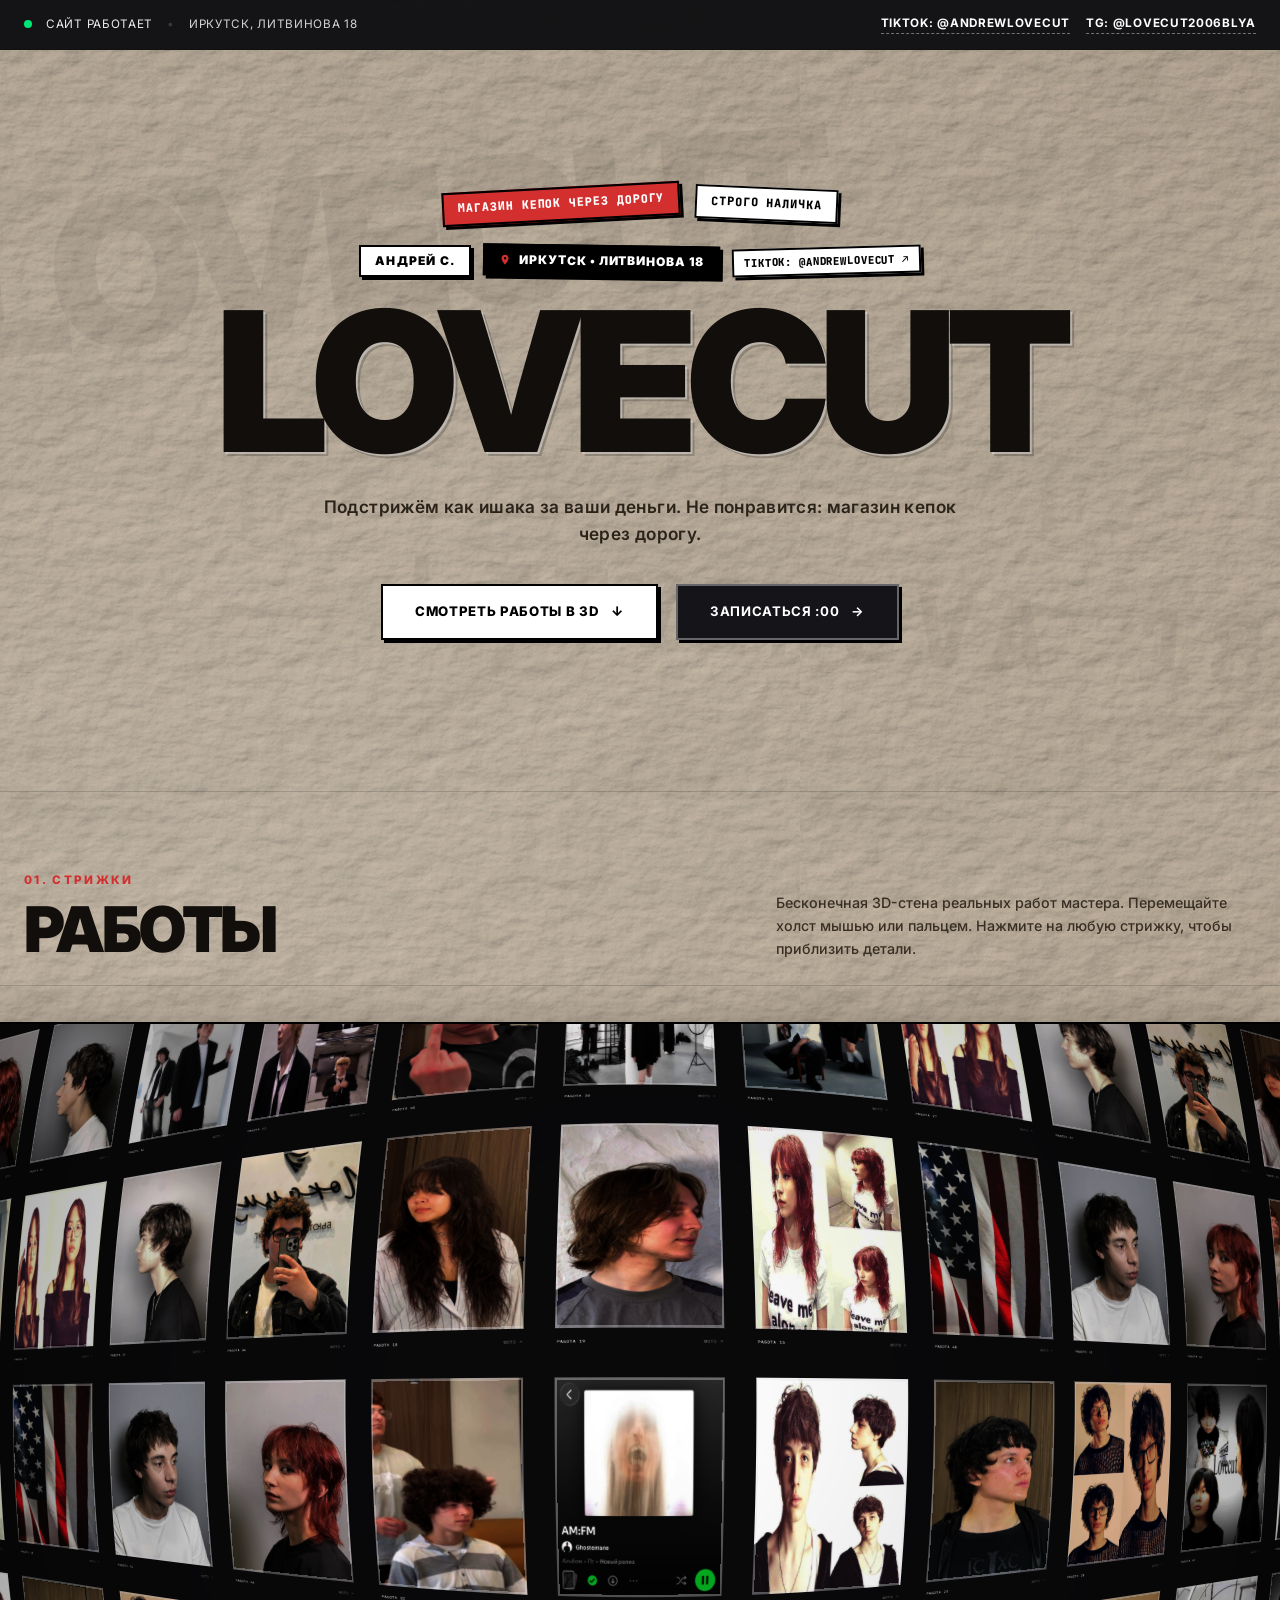
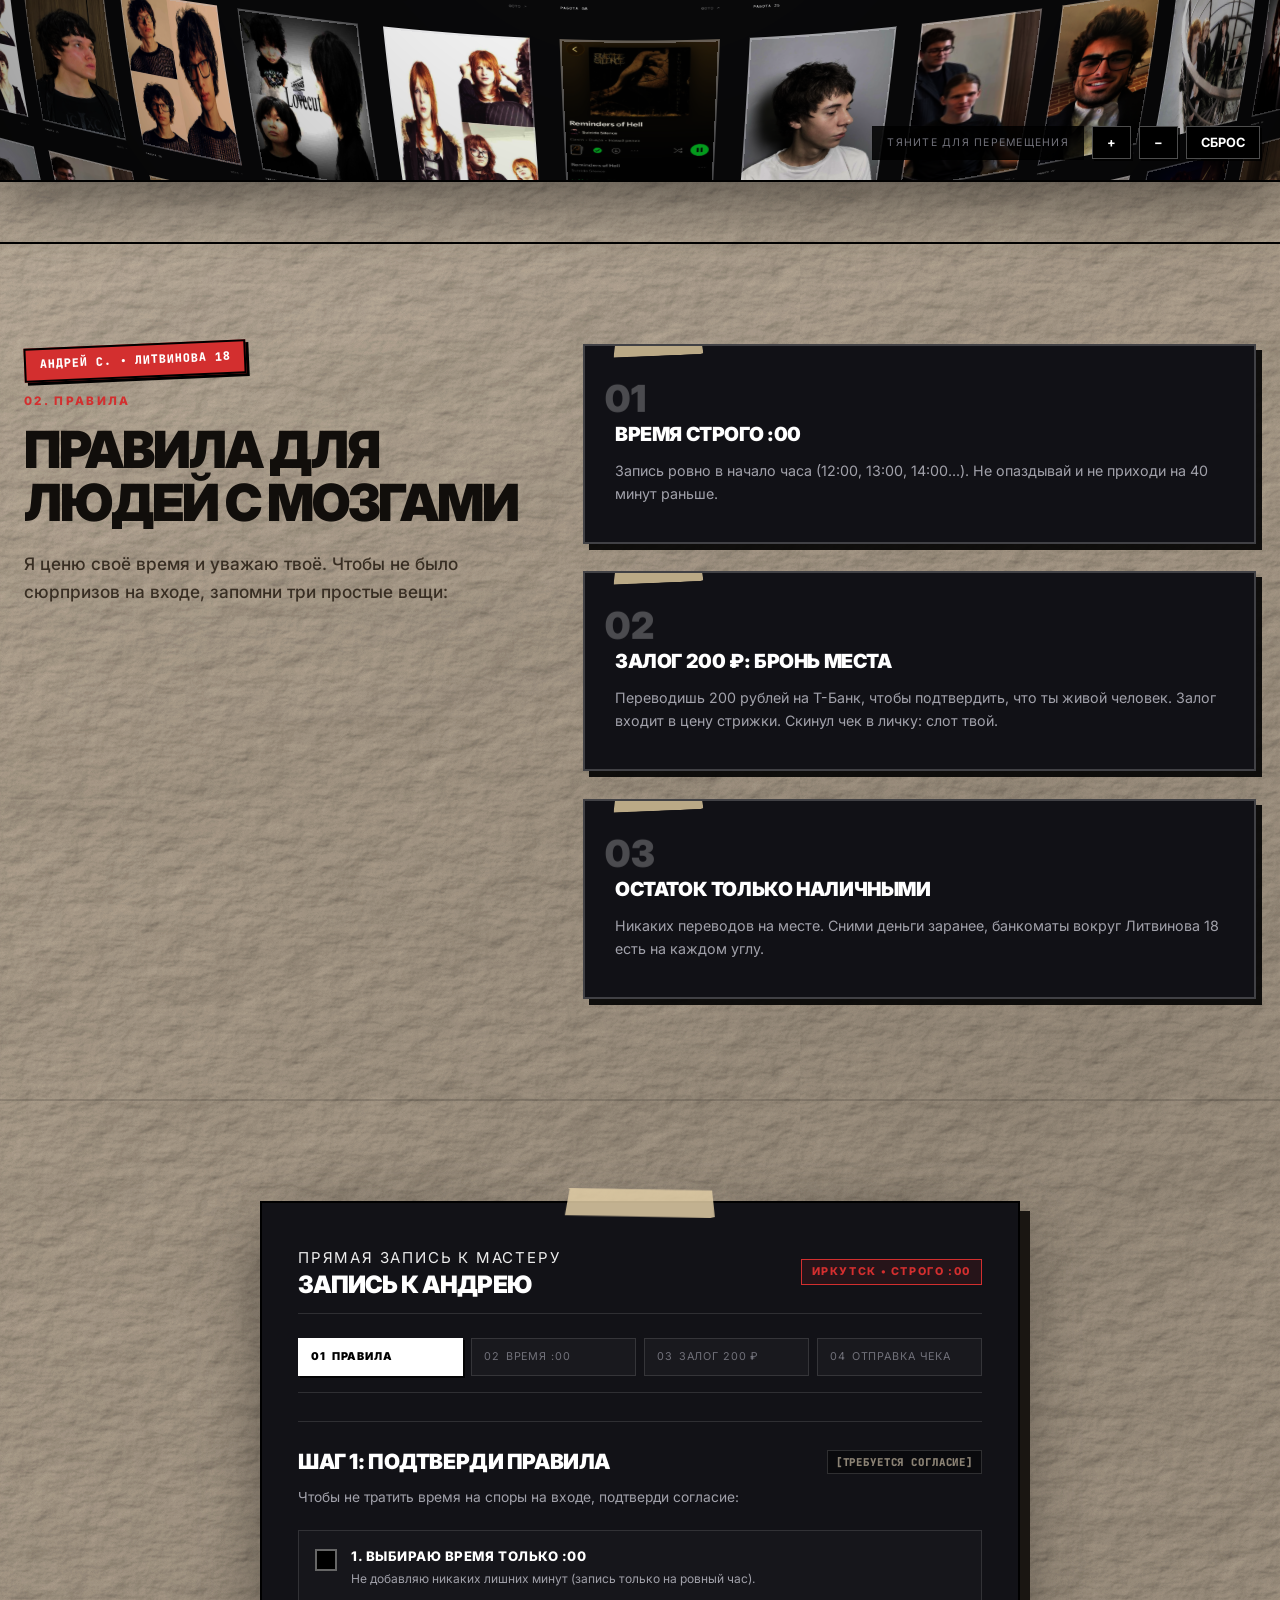
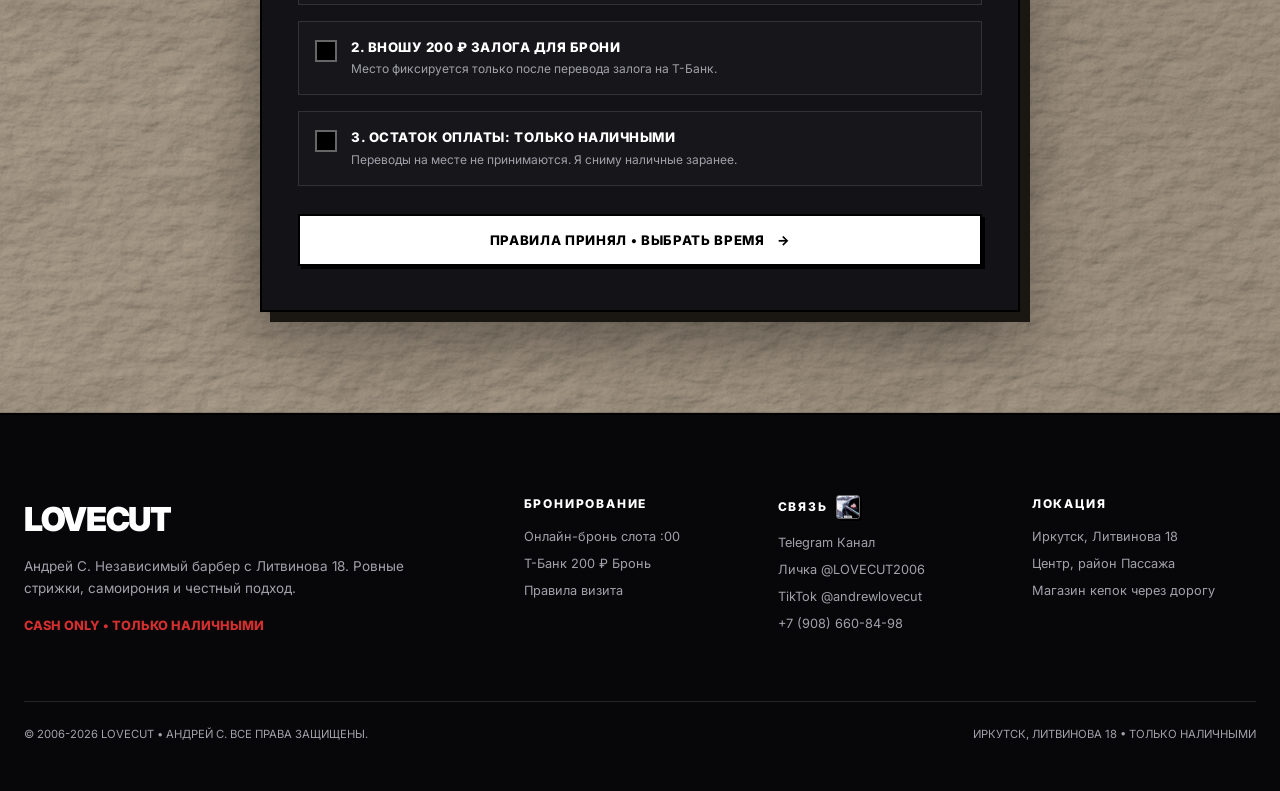
==== index.html @ a871d32a "fix: restore fluid momentum gliding and elastic mouse inertia on 3D wall" ====
<!DOCTYPE html>
<html lang="ru">
<head>
  <meta charset="UTF-8">
  <meta name="viewport" content="width=device-width, initial-scale=1.0, viewport-fit=cover">
  <meta name="theme-color" content="#0b0b0e">
  <meta name="color-scheme" content="dark">
  <title>LOVECUT • АНДРЕЙ С. • ИРКУТСК, ЛИТВИНОВА 18</title>
  <link rel="icon" href="data:image/svg+xml,<svg xmlns='http://www.w3.org/2000/svg' viewBox='0 0 100 100'><text y='.9em' font-size='90'>LC</text></svg>">
  <link rel="stylesheet" href="css/main.css?v=12">
  <link rel="stylesheet" href="css/animations.css?v=12">
</head>
<body>
  <!-- Dual Magnetic Cursor Element -->
  <div id="custom-cursor" class="custom-cursor" aria-hidden="true">
    <div class="cursor-dot"></div>
    <div class="cursor-ring"></div>
    <div class="cursor-label"></div>
  </div>

  <!-- Ambient Cursor Spotlight -->
  <div id="ambient-spotlight" class="ambient-spotlight" aria-hidden="true"></div>

  <!-- Background Texture & Stencil Watermark -->
  <div class="street-watermark-bg" aria-hidden="true">
    <div class="street-watermark-text">LOVECUT</div>
    <div class="street-watermark-sub">LITVINOVA 18</div>
  </div>

  <!-- Grain Overlay -->
  <div class="grain-overlay" aria-hidden="true"></div>

  <!-- Top Brutalist Bar -->
  <header class="top-bar">
    <div class="top-bar-left">
      <span class="status-dot"></span>
      <span>САЙТ РАБОТАЕТ</span>
      <span class="top-bar-sep" style="opacity: 0.4;">•</span>
      <span class="top-bar-loc">ИРКУТСК, ЛИТВИНОВА 18</span>
    </div>
    <div class="top-bar-right">
      <a href="https://www.tiktok.com/@andrewlovecut" target="_blank" class="top-bar-link" data-cursor="magnet">
        <span class="link-full">TIKTOK: @ANDREWLOVECUT</span>
        <span class="link-short">TIKTOK ↗</span>
      </a>
      <a href="https://t.me/lovecut2006blya" target="_blank" class="top-bar-link" data-cursor="magnet">
        <span class="link-full">TG: @LOVECUT2006BLYA</span>
        <span class="link-short">TG КАНАЛ ↗</span>
      </a>
    </div>
  </header>

  <main>
    <!-- Informal Street Hero Section -->
    <section class="hero-section">
      <div class="hero-stickers-cluster" aria-hidden="true">
        <span class="street-sticker sticker-red" style="transform: rotate(-3deg);">МАГАЗИН КЕПОК ЧЕРЕЗ ДОРОГУ</span>
        <span class="street-sticker sticker-white" style="transform: rotate(2.5deg);">СТРОГО НАЛИЧКА</span>
      </div>

      <div class="hero-center-monolith">
        <div class="hero-badge-row">
          <span class="informal-badge">АНДРЕЙ С.</span>
          <span class="informal-badge-loc">
            <svg class="badge-pin-icon" viewBox="0 0 24 24" aria-hidden="true"><path d="M12 2C8.13 2 5 5.13 5 9c0 5.25 7 13 7 13s7-7.75 7-13c0-3.87-3.13-7-7-7zm0 9.5a2.5 2.5 0 0 1 0-5 2.5 2.5 0 0 1 0 5z"/></svg>ИРКУТСК • ЛИТВИНОВА 18
          </span>
          <a href="https://www.tiktok.com/@andrewlovecut" target="_blank" class="street-sticker sticker-white" style="text-decoration: none; padding: 4px 10px; font-size: 0.72rem; transform: rotate(-1.5deg);" data-cursor="magnet">
            TIKTOK: @andrewlovecut ↗
          </a>
        </div>

        <h1 class="hero-title">LOVECUT</h1>

        <p class="hero-subtitle">
          Подстрижём как ишака за ваши деньги. Не понравится: магазин кепок через дорогу.
        </p>

        <div class="hero-actions">
          <a href="#wall-section" class="btn-primary" data-cursor="magnet">
            <span>СМОТРЕТЬ РАБОТЫ В 3D</span>
            <span>↓</span>
          </a>
          <a href="#booking-section" class="btn-secondary" data-cursor="magnet">
            <span>ЗАПИСАТЬСЯ :00</span>
            <span>→</span>
          </a>
        </div>
      </div>
    </section>



    <!-- 3D Poster Wall Section (WebGL Lens) -->
    <section id="wall-section" class="wall-section">
      <div class="section-header">
        <div>
          <div class="section-label">01. СТРИЖКИ</div>
          <h2 class="section-title">РАБОТЫ</h2>
        </div>
        <p class="section-desc">
          Бесконечная 3D-стена реальных работ мастера. Перемещайте холст мышью или пальцем. Нажмите на любую стрижку, чтобы приблизить детали.
        </p>
      </div>

      <div class="pv-stage-wrapper">
        <div id="pv-stage" class="pv-stage" data-cursor="drag" data-cursor-label="DRAG"></div>
        <div class="pv-controls">
          <div class="pv-hint-pill">ТЯНИТЕ ДЛЯ ПЕРЕМЕЩЕНИЯ</div>
          <button id="wall-zoom-in" class="ctrl-btn" data-cursor="magnet" title="Приблизить">+</button>
          <button id="wall-zoom-out" class="ctrl-btn" data-cursor="magnet" title="Отдалить">−</button>
          <button id="wall-reset" class="ctrl-btn" data-cursor="magnet" title="Сбросить позицию">СБРОС</button>
        </div>
      </div>
    </section>

    <!-- Master's Manifest Section (Street Poster Cards & Masking Tape) -->
    <section class="manifest-section">
      <div class="manifest-editorial-grid">
        <div class="manifest-main-col">
          <span class="street-sticker sticker-red" style="transform: rotate(-2.5deg); margin-bottom: 16px;">
            АНДРЕЙ С. • ЛИТВИНОВА 18
          </span>
          <div class="section-label">02. ПРАВИЛА</div>
          <h2 class="editorial-headline">ПРАВИЛА ДЛЯ ЛЮДЕЙ С МОЗГАМИ</h2>
          <p class="editorial-sub">
            Я ценю своё время и уважаю твоё. Чтобы не было сюрпризов на входе, запомни три простые вещи:
          </p>
        </div>

        <div class="manifest-rules-col">
          <div class="tilt-card informal-card" data-cursor="snip">
            <div class="masking-tape" aria-hidden="true"></div>
            <span class="rule-index">01</span>
            <div>
              <h3 class="rule-entry-title">ВРЕМЯ СТРОГО :00</h3>
              <p class="rule-entry-text">
                Запись ровно в начало часа (12:00, 13:00, 14:00...). Не опаздывай и не приходи на 40 минут раньше.
              </p>
            </div>
          </div>

          <div class="tilt-card informal-card" data-cursor="snip">
            <div class="masking-tape" aria-hidden="true"></div>
            <span class="rule-index">02</span>
            <div>
              <h3 class="rule-entry-title">ЗАЛОГ 200 ₽: БРОНЬ МЕСТА</h3>
              <p class="rule-entry-text">
                Переводишь 200 рублей на Т-Банк, чтобы подтвердить, что ты живой человек. Залог входит в цену стрижки. Скинул чек в личку: слот твой.
              </p>
            </div>
          </div>

          <div class="tilt-card informal-card" data-cursor="snip">
            <div class="masking-tape" aria-hidden="true"></div>
            <span class="rule-index">03</span>
            <div>
              <h3 class="rule-entry-title">ОСТАТОК ТОЛЬКО НАЛИЧНЫМИ</h3>
              <p class="rule-entry-text">
                Никаких переводов на месте. Сними деньги заранее, банкоматы вокруг Литвинова 18 есть на каждом углу.
              </p>
            </div>
          </div>
        </div>
      </div>
    </section>

    <!-- 4-Step Booking Section -->
    <section id="booking-section" class="booking-section">
      <div class="booking-container">
        
        <div class="booking-terminal-card" id="booking-terminal-box">
          <div class="masking-tape-center" aria-hidden="true"></div>

          <div class="terminal-header">
            <div>
              <div class="text-xs text-dim" style="letter-spacing: 0.12em; margin-bottom: 4px;">ПРЯМАЯ ЗАПИСЬ К МАСТЕРУ</div>
              <h2 class="section-title" style="margin-bottom: 0; font-size: 1.6rem;">ЗАПИСЬ К АНДРЕЮ</h2>
            </div>
            <span class="terminal-tag">ИРКУТСК • СТРОГО :00</span>
          </div>

          <!-- Selected Cut Badge Container (Triggered by 3D Wall) -->
          <div id="selected-cut-badge-container" class="selected-badge-wrapper" style="display: none;"></div>

          <!-- Terminal Phase Bar -->
          <div class="terminal-phases" id="terminal-phases-bar">
            <div class="phase-item active" data-step="1">
              <span class="phase-num">01</span>
              <span>ПРАВИЛА</span>
            </div>
            <div class="phase-item" data-step="2">
              <span class="phase-num">02</span>
              <span>ВРЕМЯ :00</span>
            </div>
            <div class="phase-item" data-step="3">
              <span class="phase-num">03</span>
              <span>ЗАЛОГ 200 ₽</span>
            </div>
            <div class="phase-item" data-step="4">
              <span class="phase-num">04</span>
              <span>ОТПРАВКА ЧЕКА</span>
            </div>
          </div>

          <div class="terminal-divider" aria-hidden="true"></div>

          <!-- Step 1: Rules Agreement -->
          <div class="step-panel active" data-step="1">
            <div style="display: flex; justify-content: space-between; align-items: center; margin-bottom: 8px; flex-wrap: wrap; gap: 8px;">
              <h3 class="panel-title" style="margin-bottom: 0;">ШАГ 1: ПОДТВЕРДИ ПРАВИЛА</h3>
              <span id="rules-status-tag" class="rules-status-tag">[ТРЕБУЕТСЯ СОГЛАСИЕ]</span>
            </div>
            <p class="panel-desc">
              Чтобы не тратить время на споры на входе, подтверди согласие:
            </p>

            <div class="rules-list">
              <label class="custom-checkbox-row">
                <input type="checkbox" id="rule-time">
                <div class="checkbox-text">
                  <h4>1. ВЫБИРАЮ ВРЕМЯ ТОЛЬКО :00</h4>
                  <p>Не добавляю никаких лишних минут (запись только на ровный час).</p>
                </div>
              </label>

              <label class="custom-checkbox-row">
                <input type="checkbox" id="rule-deposit">
                <div class="checkbox-text">
                  <h4>2. ВНОШУ 200 ₽ ЗАЛОГА ДЛЯ БРОНИ</h4>
                  <p>Место фиксируется только после перевода залога на Т-Банк.</p>
                </div>
              </label>

              <label class="custom-checkbox-row">
                <input type="checkbox" id="rule-cash">
                <div class="checkbox-text">
                  <h4>3. ОСТАТОК ОПЛАТЫ: ТОЛЬКО НАЛИЧНЫМИ</h4>
                  <p>Переводы на месте не принимаются. Я сниму наличные заранее.</p>
                </div>
              </label>
            </div>

            <button id="btn-step-1" class="btn-primary" style="width: 100%; justify-content: center;" data-goto-step="2" data-cursor="magnet" disabled>
              <span class="btn-text-full">ПРАВИЛА ПРИНЯЛ • ВЫБРАТЬ ВРЕМЯ</span>
              <span class="btn-text-short">ПРАВИЛА ПРИНЯЛ</span>
              <span>→</span>
            </button>
          </div>

          <!-- Step 2: Native Date & Time Slot Selector -->
          <div class="step-panel" data-step="2">
            <h3 class="panel-title">ШАГ 2: ВЫБОР ДАТЫ И СЛОТА</h3>
            <p class="panel-desc">
              Выбери дату и свободное время. Напоминаем: запись строго на ровный час (<strong>:00</strong>).
            </p>

            <!-- Dynamic Calendar Days Scroll -->
            <div style="margin-bottom: 16px;">
              <div class="text-xs text-dim" style="margin-bottom: 8px;">1. ВЫБЕРИ ДАТУ:</div>
              <div class="calendar-days-scroll" id="calendar-days-container"></div>
            </div>

            <!-- Time Slots Grid -->
            <div style="margin-bottom: 24px;">
              <div class="text-xs text-dim" style="margin-bottom: 8px;">2. СВОБОДНЫЕ СЛОТЫ (ТОЛЬКО НАЧАЛО ЧАСА :00):</div>
              <div class="time-slots-grid" id="time-slots-container"></div>
            </div>

            <!-- Selected Summary Box -->
            <div class="slot-selection-summary" id="slot-summary-box">
              <div>
                <div class="text-xs text-dim">ВЫБРАННЫЙ СЛОТ ДЛЯ ЗАПИСИ:</div>
                <div style="font-size: 1.1rem; font-weight: 800; color: #fff;" id="selected-slot-display">
                  Выберите время выше
                </div>
              </div>
              <div style="font-size: 0.8rem; color: var(--crimson); text-align: right; font-weight: 700;">
                Бронь фиксируется залогом 200 ₽
              </div>
            </div>

            <div class="step-nav-actions">
              <button class="btn-secondary" data-goto-step="1" data-cursor="magnet">← НАЗАД К ПРАВИЛАМ</button>
              <button class="btn-primary" id="btn-step-2" style="flex: 1; justify-content: center;" data-goto-step="3" data-cursor="magnet" disabled>
                <span class="btn-text-full">ВРЕМЯ ВЫБРАНО • ПЕРЕЙТИ К ЗАЛОГУ 200 ₽</span>
                <span class="btn-text-short">ВРЕМЯ ВЫБРАНО • К ЗАЛОГУ</span>
                <span>→</span>
              </button>
            </div>
          </div>

          <!-- Step 3: 200 RUB Deposit -->
          <div class="step-panel" data-step="3">
            <h3 class="panel-title">ШАГ 3: ПЕРЕВОД ЗАЛОГА (200 ₽)</h3>
            <p class="panel-desc">
              Переведи ровно <strong>200 ₽</strong> для бронирования места по реквизитам Андрея в Т-Банке:
            </p>

            <div class="requisites-box">
              <div class="req-row">
                <div>
                  <div class="text-xs text-dim">СУММА БРОНИ:</div>
                  <div style="font-size: 1.25rem; font-weight: 900; color: var(--crimson);">200 ₽</div>
                </div>
                <div>
                  <div class="text-xs text-dim">ПОЛУЧАТЕЛЬ:</div>
                  <div style="font-weight: 800;">Андрей С. (Т-Банк)</div>
                </div>
              </div>

              <div class="req-row">
                <div>
                  <div class="text-xs text-dim">НОМЕР ТЕЛЕФОНА:</div>
                  <div style="font-weight: 800; letter-spacing: 0.05em;">8 (908) 660-84-98</div>
                </div>
                <button id="copy-phone-btn" class="copy-pill-btn" data-cursor="magnet">СКОПИРОВАТЬ НОМЕР</button>
              </div>

              <div class="req-row">
                <div>
                  <div class="text-xs text-dim">ПРЯМАЯ ССЫЛКА НА СБОР:</div>
                  <div class="text-xs" style="color: var(--text-muted);">Т-Банк (прямой сбор на карту)</div>
                </div>
                <div style="display: flex; gap: 8px;">
                  <a href="https://tbank.ru/cf/3h1q5KxghRV" target="_blank" class="copy-pill-btn" data-cursor="magnet" style="text-decoration: none;">ОТКРЫТЬ Т-БАНК ↗</a>
                  <button id="copy-link-btn" class="copy-pill-btn" data-cursor="magnet">СКОПИРОВАТЬ</button>
                </div>
              </div>
            </div>

            <div class="step-nav-actions">
              <button class="btn-secondary" data-goto-step="2" data-cursor="magnet">← НАЗАД</button>
              <button class="btn-primary" style="flex: 1; justify-content: center;" data-goto-step="4" data-cursor="magnet">
                <span class="btn-text-full">ЗАЛОГ 200 ₽ ОПЛАЧЕН • ПРИКРЕПИТЬ ЧЕК</span>
                <span class="btn-text-short">ЗАЛОГ ОПЛАЧЕН • ЧЕК</span>
                <span>→</span>
              </button>
            </div>
          </div>

          <!-- Step 4: Receipt Upload & Telegram -->
          <div class="step-panel" data-step="4">
            <h3 class="panel-title">ШАГ 4: ОТПРАВКА ЧЕКА МАСТЕРУ</h3>
            <p class="panel-desc">
              После оплаты прикрепи скриншот чека и отправь его напрямую в Telegram мастеру:
            </p>

            <!-- Dispatch Summary Sheet -->
            <div id="dispatch-summary-box" class="dispatch-summary-box"></div>

            <input type="file" id="receipt-input" accept="image/*" style="display: none;">
            <div class="receipt-dropzone" id="receipt-dropzone" data-cursor="drag" data-cursor-label="DROP">
              <div class="dropzone-icon">+</div>
              <h4>ПЕРЕТАЩИТЕ СКРИНШОТ ЧЕКА ИЛИ КЛИКНИТЕ</h4>
              <p class="text-xs text-dim" style="margin-top: 6px;">Файл сохранится для отправки мастеру</p>
            </div>

            <div id="receipt-preview" style="display: none;"></div>

            <div style="margin-bottom: 20px;">
              <button id="tg-send-btn" class="btn-telegram" data-cursor="magnet">
                <span class="btn-text-full">ОТКРЫТЬ TELEGRAM ДЛЯ ОТПРАВКИ ЧЕКА (@LOVECUT2006)</span>
                <span class="btn-text-short">ОТПРАВИТЬ ЧЕК В TELEGRAM (@LOVECUT2006)</span>
                <span>→</span>
              </button>
              
              <a href="https://www.tiktok.com/@andrewlovecut" target="_blank" class="btn-tiktok" data-cursor="magnet">
                <span class="btn-text-full">СМОТРЕТЬ ТИКТОК АНДРЕЯ (@ANDREWLOVECUT)</span>
                <span class="btn-text-short">ТИКТОК АНДРЕЯ (@ANDREWLOVECUT)</span>
                <span>↗</span>
              </a>
            </div>

            <div class="step-4-footer">
              <button class="btn-secondary" data-goto-step="3" data-cursor="magnet">← НАЗАД К РЕКВИЗИТАМ</button>
              <span class="text-xs text-dim">Остаток стрижки: только наличными</span>
            </div>
          </div>

        </div>

      </div>
    </section>
  </main>

  <!-- Pure Photo Zoom Dialog -->
  <dialog id="photo-dialog" class="photo-zoom-dialog" aria-label="Просмотр фотографии">
    <button class="photo-close-btn" id="photo-close-btn" data-cursor="magnet" aria-label="Закрыть">&times;</button>
    <div class="photo-zoom-frame">
      <img id="photo-zoom-img" src="" alt="Фотография работы Андрея">
      <div class="photo-zoom-controls">
        <button id="photo-prev-btn" class="photo-nav-pill" data-cursor="magnet">
          <span class="btn-text-full">← ПРЕДЫДУЩЕЕ</span>
          <span class="btn-text-short">← НАЗАД</span>
        </button>
        <span class="photo-counter-tag"><strong id="photo-counter-num">01</strong> из 49</span>
        <button id="photo-next-btn" class="photo-nav-pill" data-cursor="magnet">
          <span class="btn-text-full">СЛЕДУЮЩЕЕ →</span>
          <span class="btn-text-short">ВПЕРЕД →</span>
        </button>
      </div>
    </div>
  </dialog>

  <!-- Site Footer -->
  <footer class="site-footer">
    <div class="footer-inner">
      <div class="footer-brand">
        <div class="footer-logo">LOVECUT</div>
        <p style="color: var(--text-muted); font-size: 0.9rem; line-height: 1.6; margin-bottom: 16px;">
          Андрей С. Независимый барбер с Литвинова 18. Ровные стрижки, самоирония и честный подход.
        </p>
        <div style="font-size: 0.85rem; color: var(--crimson); font-weight: 800;">CASH ONLY • ТОЛЬКО НАЛИЧНЫМИ</div>
      </div>

      <div class="footer-links">
        <div class="footer-col">
          <h5>БРОНИРОВАНИЕ</h5>
          <ul>
            <li><a href="#booking-section" data-cursor="magnet">Онлайн-бронь слота :00</a></li>
            <li><a href="https://tbank.ru/cf/3h1q5KxghRV" target="_blank" data-cursor="magnet">Т-Банк 200 ₽ Бронь</a></li>
            <li><a href="#manifest-section" data-cursor="magnet">Правила визита</a></li>
          </ul>
        </div>

        <div class="footer-col">
          <h5 class="footer-heading-svyaz">
            СВЯЗЬ
            <span class="svyaz-easter-wrapper">
              <img src="assets/svyaz-meme.png" alt="Связь" class="svyaz-easter-img" data-cursor="magnet" title="Связь">
            </span>
          </h5>
          <ul>
            <li><a href="https://t.me/lovecut2006blya" target="_blank" data-cursor="magnet">Telegram Канал</a></li>
            <li><a href="https://t.me/LOVECUT2006" target="_blank" data-cursor="magnet">Личка @LOVECUT2006</a></li>
            <li><a href="https://www.tiktok.com/@andrewlovecut" target="_blank" data-cursor="magnet">TikTok @andrewlovecut</a></li>
            <li><a href="tel:89086608498" data-cursor="magnet">+7 (908) 660-84-98</a></li>
          </ul>
        </div>

        <div class="footer-col">
          <h5>ЛОКАЦИЯ</h5>
          <ul>
            <li>Иркутск, Литвинова 18</li>
            <li>Центр, район Пассажа</li>
            <li>Магазин кепок через дорогу</li>
          </ul>
        </div>
      </div>
    </div>

    <div class="footer-bottom">
      <div>© 2006-2026 LOVECUT • АНДРЕЙ С. ВСЕ ПРАВА ЗАЩИЩЕНЫ.</div>
      <div>ИРКУТСК, ЛИТВИНОВА 18 • ТОЛЬКО НАЛИЧНЫМИ</div>
    </div>
  </footer>

  <!-- Scripts -->
  <script type="module" src="js/main.js?v=12"></script>
</body>
</html>
---- css/main.css ----
@import url('https://fonts.googleapis.com/css2?family=Inter:wght@400;500;600;700;800;900&family=JetBrains+Mono:wght@400;500;700;800&family=Space+Grotesk:wght@600;700;800&display=swap');

:root {
  --bg-deep: #0b0b0e;
  --bg-surface: #121217;
  --bg-card: #171720;
  --border-hairline: rgba(0, 0, 0, 0.15);
  --border-silver: rgba(255, 255, 255, 0.22);
  --border-active: #d32f2f;
  --crimson: #d32f2f;
  --crimson-stamp: rgba(211, 47, 47, 0.95);
  --red-sticker: #d32f2f;
  --blue-sticker: #d32f2f;
  --yellow-sticker: #d32f2f;
  --text-main: #f4f4f5;
  --text-muted: #a1a1aa;
  --text-dim: #71717a;
  --font-body: 'Inter', -apple-system, BlinkMacSystemFont, 'Segoe UI', Roboto, sans-serif;
  --font-display: 'Inter', -apple-system, BlinkMacSystemFont, 'Segoe UI', Roboto, sans-serif;
  --font-mono: 'JetBrains Mono', 'Consolas', monospace;
  
  --ease-out-expo: cubic-bezier(0.16, 1, 0.3, 1);
  --ease-elastic: cubic-bezier(0.175, 0.885, 0.32, 1.275);
  
  --shadow-hard: 3px 3px 0px #000000;
  --shadow-hard-lg: 5px 5px 0px #000000;
  --shadow-card: 0 15px 40px rgba(0, 0, 0, 0.8);
  
  color-scheme: dark;
}

*, *::before, *::after {
  box-sizing: border-box;
  margin: 0;
  padding: 0;
}

html {
  scroll-behavior: smooth;
  background-color: var(--bg-deep);
  color: var(--text-main);
  font-family: var(--font-body);
  font-size: 15px;
  line-height: 1.5;
  overflow-x: hidden;
}

html, body {
  overflow-x: hidden;
  width: 100%;
  max-width: 100vw;
}

/* Authentic Raw Craft Paper Background */
body {
  background-color: #c4a77d;
  background-image: 
    radial-gradient(circle at 18% 22%, rgba(255, 255, 255, 0.16) 0%, transparent 45%),
    radial-gradient(circle at 82% 65%, rgba(0, 0, 0, 0.14) 0%, transparent 50%),
    linear-gradient(180deg, rgba(0, 0, 0, 0.04) 0%, transparent 35%, rgba(0, 0, 0, 0.12) 100%),
    url('../assets/kraft-paper.svg');
  background-repeat: repeat;
  background-size: auto, auto, auto, 800px 800px;
  color: #12100d;
  position: relative;
  min-height: 100vh;
}

/* 1. Custom Dual Magnetic Cursor */
body.has-custom-cursor:not(.modal-open) {
  cursor: none;
}
body.has-custom-cursor:not(.modal-open) a,
body.has-custom-cursor:not(.modal-open) button,
body.has-custom-cursor:not(.modal-open) input,
body.has-custom-cursor:not(.modal-open) label {
  cursor: none !important;
}

/* Modal Open & Dialog Cursor Restoration (Standard mouse visible in photo zoom & dialogs) */
body.modal-open,
body.modal-open *,
body.has-custom-cursor dialog,
body.has-custom-cursor dialog *,
body.has-custom-cursor dialog:modal,
body.has-custom-cursor dialog:modal *,
body.has-custom-cursor .photo-zoom-dialog,
body.has-custom-cursor .photo-zoom-dialog *,
dialog,
dialog:modal,
dialog.photo-zoom-dialog,
dialog.photo-zoom-dialog * {
  cursor: default !important;
}

body.modal-open a,
body.modal-open button,
body.has-custom-cursor dialog a,
body.has-custom-cursor dialog button,
body.has-custom-cursor dialog [role="button"],
body.has-custom-cursor dialog [data-cursor],
body.has-custom-cursor dialog:modal a,
body.has-custom-cursor dialog:modal button,
body.has-custom-cursor dialog:modal [data-cursor],
body.has-custom-cursor .photo-zoom-dialog a,
body.has-custom-cursor .photo-zoom-dialog button,
body.has-custom-cursor .photo-close-btn,
body.has-custom-cursor .photo-nav-pill,
dialog button,
dialog:modal button,
dialog.photo-zoom-dialog button,
dialog.photo-zoom-dialog .photo-close-btn,
dialog.photo-zoom-dialog .photo-nav-pill {
  cursor: pointer !important;
}

dialog.photo-zoom-dialog img,
body.has-custom-cursor dialog.photo-zoom-dialog img {
  cursor: default !important;
}

dialog::backdrop,
body.has-custom-cursor dialog::backdrop {
  cursor: pointer !important;
}

body.modal-open .custom-cursor,
body.modal-open .ambient-spotlight,
body:has(dialog[open]) .custom-cursor,
body:has(dialog[open]) .ambient-spotlight {
  display: none !important;
  opacity: 0 !important;
}

@media (hover: none), (pointer: coarse) {
  .custom-cursor,
  .ambient-spotlight {
    display: none !important;
  }
  body.has-custom-cursor,
  body.has-custom-cursor a,
  body.has-custom-cursor button,
  body.has-custom-cursor input,
  body.has-custom-cursor label {
    cursor: auto !important;
  }
}

.custom-cursor {
  position: fixed;
  top: 0;
  left: 0;
  pointer-events: none;
  z-index: 10000;
  contain: layout style transform;
  opacity: 0;
  transition: opacity 0.25s ease;
}

.cursor-dot {
  position: absolute;
  width: 5px;
  height: 5px;
  background: #ffffff;
  border-radius: 50%;
  pointer-events: none;
  will-change: transform;
  mix-blend-mode: difference;
}

.cursor-ring {
  position: absolute;
  width: 32px;
  height: 32px;
  border: 1px solid rgba(255, 255, 255, 0.6);
  border-radius: 50%;
  pointer-events: none;
  will-change: transform;
  transition: width 0.2s cubic-bezier(0.16, 1, 0.3, 1),
              height 0.2s cubic-bezier(0.16, 1, 0.3, 1),
              border-color 0.2s,
              background-color 0.2s;
  mix-blend-mode: difference;
}

.cursor-label {
  position: absolute;
  top: -24px;
  left: 50%;
  transform: translateX(-50%);
  font-family: var(--font-mono);
  font-size: 0.65rem;
  font-weight: 800;
  color: #fff;
  letter-spacing: 0.15em;
  text-transform: uppercase;
  pointer-events: none;
  opacity: 0;
  transition: opacity 0.2s ease;
  white-space: nowrap;
}

/* Cursor Contextual States */
.custom-cursor.state-magnet .cursor-ring {
  width: 52px;
  height: 52px;
  border-color: #ffffff;
  background: rgba(255, 255, 255, 0.1);
}

.custom-cursor.state-drag .cursor-ring {
  width: 60px;
  height: 60px;
  border: 2px dashed #ffffff;
  background: rgba(255, 255, 255, 0.05);
}
.custom-cursor.state-drag .cursor-label {
  opacity: 1;
}

.custom-cursor.state-snip .cursor-ring {
  width: 44px;
  height: 44px;
  border-color: var(--crimson);
  background: rgba(211, 47, 47, 0.15);
}

.custom-cursor.state-view .cursor-ring {
  width: 56px;
  height: 56px;
  border: 2px solid #ffffff;
  background: rgba(255, 255, 255, 0.12);
}
.custom-cursor.state-view .cursor-label {
  opacity: 1;
}

/* Ambient Mouse Spotlight */
.ambient-spotlight {
  position: fixed;
  inset: 0;
  pointer-events: none;
  z-index: 2;
  background: radial-gradient(600px circle at var(--spot-x, -500px) var(--spot-y, -500px), rgba(255, 255, 255, 0.025), transparent 80%);
}

/* Procedural Noise Overlay */
.grain-overlay {
  position: fixed;
  inset: 0;
  pointer-events: none;
  z-index: 1;
  opacity: 0.045;
  background-image: url("data:image/svg+xml,%3Csvg viewBox='0 0 300 300' xmlns='http://www.w3.org/2000/svg'%3E%3Cfilter id='noiseFilter'%3E%3CfeTurbulence type='fractalNoise' baseFrequency='0.8' numOctaves='3' stitchTiles='stitch'/%3E%3C/filter%3E%3Crect width='100%25' height='100%25' filter='url(%23noiseFilter)'/%3E%3C/svg%3E");
}

/* Street Watermark Graffiti Background */
.street-watermark-bg {
  position: fixed;
  inset: 0;
  pointer-events: none;
  z-index: 0;
  overflow: hidden;
  max-width: 100vw;
  user-select: none;
}

.street-watermark-text {
  position: absolute;
  font-family: var(--font-display);
  font-weight: 900;
  font-size: clamp(4rem, 16vw, 20rem);
  line-height: 0.8;
  color: rgba(0, 0, 0, 0.055);
  white-space: nowrap;
  text-transform: uppercase;
  letter-spacing: -0.06em;
  transform: rotate(-6deg);
  top: 18%;
  left: -4%;
}

.street-watermark-sub {
  position: absolute;
  font-family: var(--font-mono);
  font-weight: 900;
  font-size: clamp(2rem, 8vw, 9rem);
  color: rgba(0, 0, 0, 0.04);
  white-space: nowrap;
  text-transform: uppercase;
  letter-spacing: 0.12em;
  transform: rotate(4deg);
  bottom: 22%;
  right: 0%;
  max-width: 90vw;
  overflow: hidden;
}

/* 2. Top Brutalist Status Bar */
.top-bar {
  position: fixed;
  top: 0;
  left: 0;
  right: 0;
  height: 50px;
  background: rgba(11, 11, 14, 0.94);
  backdrop-filter: blur(14px);
  -webkit-backdrop-filter: blur(14px);
  border-bottom: 1px solid var(--border-hairline);
  display: flex;
  align-items: center;
  justify-content: space-between;
  padding: 0 24px;
  z-index: 50;
  font-size: 0.78rem;
  letter-spacing: 0.06em;
  text-transform: uppercase;
  color: #ededed;
}

.top-bar-left {
  display: flex;
  align-items: center;
  gap: 14px;
  color: #ededed;
}

.top-bar-loc {
  color: #d4d4d8;
}

.top-bar-sep {
  color: #71717a;
}

.status-dot {
  width: 8px;
  height: 8px;
  background: #00e676;
  border-radius: 50%;
  display: inline-block;
  animation: pulse-dot 2.2s infinite;
}

.top-bar-right {
  display: flex;
  align-items: center;
  gap: 16px;
}

.top-bar-link {
  color: #ffffff;
  text-decoration: none;
  font-weight: 700;
  border-bottom: 1px dashed rgba(255, 255, 255, 0.4);
  padding-bottom: 1px;
  transition: all 0.2s;
}

.top-bar-link:hover {
  color: var(--crimson);
  border-bottom-color: var(--crimson);
}

/* 3. Hero Section (Informal Street Stencil) */
.hero-section {
  min-height: 88vh;
  display: flex;
  flex-direction: column;
  justify-content: center;
  align-items: center;
  padding: 100px 24px 64px;
  position: relative;
  border-bottom: 1px solid var(--border-hairline);
  overflow: hidden;
}

.hero-stickers-cluster {
  display: flex;
  gap: 14px;
  justify-content: center;
  flex-wrap: wrap;
  margin-bottom: 24px;
  z-index: 2;
}

.hero-center-monolith {
  width: 100%;
  max-width: 900px;
  text-align: center;
  z-index: 2;
}

.hero-badge-row {
  display: flex;
  align-items: center;
  justify-content: center;
  gap: 12px;
  flex-wrap: wrap;
  margin-bottom: 22px;
}

.informal-badge {
  background: #ffffff;
  color: #000000;
  font-weight: 900;
  font-size: 0.8rem;
  padding: 5px 14px;
  letter-spacing: 0.1em;
  text-transform: uppercase;
  border: 2px solid #000000;
  box-shadow: var(--shadow-hard);
}

.informal-badge-loc {
  background: #000000;
  color: #ffffff;
  font-weight: 900;
  font-size: 0.8rem;
  padding: 5px 14px;
  letter-spacing: 0.08em;
  text-transform: uppercase;
  border: 2px solid #000000;
  box-shadow: var(--shadow-hard);
  display: inline-flex;
  align-items: center;
  gap: 8px;
  transform: rotate(0.8deg);
  transition: transform 0.15s, box-shadow 0.15s;
}

.informal-badge-loc:hover {
  transform: rotate(0deg) translate(-1px, -1px);
  box-shadow: var(--shadow-hard-lg);
}

.badge-pin-icon {
  width: 12px;
  height: 12px;
  fill: var(--crimson);
  flex-shrink: 0;
  display: inline-block;
}

.hero-title {
  font-family: var(--font-display);
  font-size: clamp(4.5rem, 16vw, 13rem);
  font-weight: 900;
  line-height: 0.85;
  letter-spacing: -0.05em;
  text-transform: uppercase;
  color: #110e0b;
  margin: 0 0 28px;
  user-select: none;
  text-shadow: 2px 2px 0px rgba(255, 255, 255, 0.4), 4px 4px 0px rgba(0, 0, 0, 0.2);
}

.hero-subtitle {
  max-width: 680px;
  margin: 0 auto 36px;
  color: #2b2319;
  font-size: 1.15rem;
  line-height: 1.6;
  font-weight: 600;
  letter-spacing: 0.02em;
}

.hero-actions {
  display: flex;
  gap: 18px;
  flex-wrap: wrap;
  justify-content: center;
}

/* Tactile DIY Stickers */
.street-sticker {
  display: inline-flex;
  align-items: center;
  gap: 8px;
  font-family: var(--font-mono);
  font-size: 0.78rem;
  font-weight: 800;
  padding: 6px 14px;
  text-transform: uppercase;
  letter-spacing: 0.08em;
  border: 2px solid #ffffff;
  background: #000000;
  color: #ffffff;
  box-shadow: var(--shadow-hard);
  user-select: none;
  text-decoration: none;
  transition: transform 0.15s var(--ease-elastic), box-shadow 0.15s;
}

.street-sticker:hover {
  transform: scale(1.04) rotate(0deg) !important;
  box-shadow: var(--shadow-hard-lg);
}

.sticker-yellow,
.sticker-blue,
.sticker-red {
  background: var(--crimson);
  color: #ffffff;
  border-color: #000000;
  box-shadow: var(--shadow-hard);
}

.sticker-white {
  background: #ffffff;
  color: #000000;
  border-color: #000000;
  box-shadow: var(--shadow-hard);
}

/* Masking Tape / Duct Tape Strip */
.masking-tape {
  position: absolute;
  top: -12px;
  left: 28px;
  width: 90px;
  height: 22px;
  background: rgba(215, 195, 155, 0.85);
  box-shadow: 0 1px 3px rgba(0, 0, 0, 0.5);
  transform: rotate(-2.5deg);
  clip-path: polygon(3% 0%, 97% 2%, 100% 95%, 96% 100%, 0% 98%, 4% 3%);
  pointer-events: none;
  z-index: 5;
}

/* Tactile Street Buttons - No Neon! */
.btn-primary {
  background: #ffffff;
  color: #000000;
  border: 2px solid #000000;
  font-family: var(--font-body);
  font-size: 0.88rem;
  font-weight: 800;
  padding: 16px 32px;
  text-transform: uppercase;
  letter-spacing: 0.05em;
  cursor: pointer;
  text-decoration: none;
  display: inline-flex;
  align-items: center;
  gap: 12px;
  position: relative;
  transition: transform 0.15s, box-shadow 0.15s, background-color 0.15s;
  box-shadow: var(--shadow-hard);
}

.btn-primary:hover {
  background: var(--crimson);
  color: #ffffff;
  border-color: #000000;
  box-shadow: var(--shadow-hard-lg);
  transform: translate(-2px, -2px);
}

.btn-secondary {
  background: #141419;
  color: #ffffff;
  border: 2px solid rgba(255, 255, 255, 0.35);
  font-family: var(--font-body);
  font-size: 0.88rem;
  font-weight: 700;
  padding: 16px 32px;
  text-transform: uppercase;
  letter-spacing: 0.05em;
  cursor: pointer;
  text-decoration: none;
  display: inline-flex;
  align-items: center;
  gap: 12px;
  position: relative;
  transition: transform 0.15s, box-shadow 0.15s, background-color 0.15s;
  box-shadow: var(--shadow-hard);
}

.btn-secondary:hover {
  background: #ffffff;
  color: #000000;
  border-color: #ffffff;
  box-shadow: var(--shadow-hard-lg);
  transform: translate(-2px, -2px);
}

/* 4. 3D Poster Wall Section */
.wall-section {
  padding: 80px 0 60px;
  border-bottom: 2px solid #000000;
  position: relative;
  z-index: 2;
  width: 100%;
  overflow-x: clip;
}

.wall-section .section-header {
  max-width: 1440px;
  margin: 0 auto 36px;
  padding: 0 24px 24px;
}

.section-header {
  max-width: 1400px;
  margin: 0 auto 36px;
  display: flex;
  justify-content: space-between;
  align-items: flex-end;
  border-bottom: 1px solid var(--border-hairline);
  padding-bottom: 24px;
  flex-wrap: wrap;
  gap: 20px;
}

.section-label {
  font-size: 0.78rem;
  letter-spacing: 0.2em;
  color: var(--crimson);
  font-weight: 800;
  margin-bottom: 8px;
  text-transform: uppercase;
}

.section-title {
  font-family: var(--font-display);
  font-size: clamp(2.4rem, 6vw, 4.2rem);
  font-weight: 900;
  line-height: 1;
  text-transform: uppercase;
  letter-spacing: -0.04em;
  color: #110e0b;
}

.section-desc {
  max-width: 480px;
  color: #382e23;
  font-size: 0.95rem;
  line-height: 1.6;
  font-weight: 500;
}

/* Interactive Canvas Stage - Full-Width Panoramic Gallery */
.pv-stage-wrapper {
  width: 100%;
  max-width: 100%;
  margin: 0;
  position: relative;
  border-top: 2px solid #000000;
  border-bottom: 2px solid #000000;
  border-left: none;
  border-right: none;
  box-shadow: 0 20px 60px rgba(0, 0, 0, 0.45);
}

.pv-stage {
  width: 100%;
  height: 84vh;
  min-height: 600px;
  background: #070709;
  position: relative;
  overflow: hidden;
  user-select: none;
  touch-action: none;
}

.pv-canvas {
  touch-action: none;
}

.pv-controls {
  position: absolute;
  bottom: 20px;
  right: 20px;
  display: flex;
  gap: 8px;
  z-index: 10;
  align-items: center;
}

.pv-hint-pill {
  background: rgba(0, 0, 0, 0.85);
  border: 1px solid var(--border-hairline);
  color: var(--text-dim);
  font-size: 0.7rem;
  letter-spacing: 0.12em;
  padding: 8px 14px;
  text-transform: uppercase;
  pointer-events: none;
}

.ctrl-btn {
  background: #000000;
  border: 1px solid rgba(255, 255, 255, 0.3);
  color: #ffffff;
  font-family: var(--font-body);
  font-size: 0.85rem;
  font-weight: 700;
  padding: 8px 14px;
  cursor: pointer;
  transition: all 0.15s;
  box-shadow: 2px 2px 0px rgba(0, 0, 0, 0.8);
}

.ctrl-btn:hover {
  background: #ffffff;
  color: #000000;
  border-color: #ffffff;
}

/* 5. Pure Photo Zoom Dialog */
dialog.photo-zoom-dialog {
  margin: auto;
  padding: 0;
  background: #09090c;
  border: 2px solid var(--border-silver);
  box-shadow: 0 35px 90px rgba(0, 0, 0, 0.98);
  max-width: 90vw;
  max-height: 90vh;
  color: #ffffff;
  outline: none;
}

dialog.photo-zoom-dialog::backdrop {
  background: rgba(0, 0, 0, 0.88);
  backdrop-filter: blur(8px);
}

.photo-zoom-frame {
  position: relative;
  padding: 24px;
  display: flex;
  flex-direction: column;
  align-items: center;
}

.photo-zoom-close {
  position: absolute;
  top: 12px;
  right: 12px;
  background: #000000;
  border: 1px solid rgba(255, 255, 255, 0.4);
  color: #ffffff;
  width: 40px;
  height: 40px;
  display: flex;
  align-items: center;
  justify-content: center;
  font-size: 1.2rem;
  font-weight: 700;
  cursor: pointer;
  z-index: 10;
  transition: all 0.15s;
}

.photo-zoom-close:hover {
  background: #ffffff;
  color: #000000;
  border-color: #ffffff;
}

.photo-zoom-caption {
  margin-top: 12px;
  font-family: var(--font-mono);
  font-size: 0.82rem;
  color: #ededed;
  text-align: center;
}

.photo-zoom-frame img {
  max-width: 82vw;
  max-height: 68vh;
  object-fit: contain;
  display: block;
  border: 1px solid var(--border-hairline);
}

.photo-zoom-controls {
  margin-top: 18px;
  display: flex;
  align-items: center;
  justify-content: center;
  flex-wrap: wrap;
  gap: 12px;
}

.photo-nav-pill {
  background: rgba(255, 255, 255, 0.06);
  border: 1px solid rgba(255, 255, 255, 0.2);
  color: #fff;
  font-family: var(--font-body);
  font-size: 0.82rem;
  font-weight: 700;
  padding: 8px 16px;
  cursor: pointer;
  letter-spacing: 0.04em;
  text-transform: uppercase;
  transition: all 0.2s;
}

.photo-nav-pill:hover {
  background: #ffffff;
  color: #000000;
  border-color: #ffffff;
}

.photo-counter-tag {
  font-family: var(--font-body);
  font-size: 0.85rem;
  color: var(--text-dim);
  letter-spacing: 0.04em;
}

.photo-counter-tag strong {
  color: #ffffff;
}


.photo-close-btn {
  position: absolute;
  top: 14px;
  right: 14px;
  background: rgba(0, 0, 0, 0.85);
  border: 1px solid rgba(255, 255, 255, 0.25);
  color: #fff;
  width: 34px;
  height: 34px;
  font-size: 1.1rem;
  display: flex;
  align-items: center;
  justify-content: center;
  cursor: pointer;
  z-index: 10;
  transition: all 0.15s;
}

.photo-close-btn:hover {
  background: #ffffff;
  color: #000000;
}

/* 6. Physical Zine Manifest Section (3D Tilt Cards & Duct Tape) */
.manifest-section {
  padding: 100px 24px;
  border-bottom: 1px solid var(--border-hairline);
  position: relative;
  z-index: 2;
}

.manifest-editorial-grid {
  max-width: 1400px;
  margin: 0 auto;
  display: grid;
  grid-template-columns: 1fr 1.35fr;
  gap: 60px;
  align-items: start;
}

@media (max-width: 900px) {
  .manifest-editorial-grid {
    grid-template-columns: 1fr;
    gap: 40px;
  }
}

.manifest-main-col {
  position: sticky;
  top: 90px;
}

.editorial-headline {
  font-family: var(--font-display);
  font-size: clamp(2.2rem, 4vw, 3.8rem);
  font-weight: 900;
  line-height: 1.05;
  letter-spacing: -0.04em;
  text-transform: uppercase;
  color: #110e0b;
  margin: 12px 0 20px;
}

.editorial-sub {
  color: #382e23;
  font-size: 1.15rem;
  line-height: 1.6;
  max-width: 500px;
  font-weight: 500;
}

.manifest-rules-col {
  display: flex;
  flex-direction: column;
  gap: 28px;
}

/* 3D Tilt Card Component */
.tilt-card {
  position: relative;
  transform-style: preserve-3d;
  perspective: 1000px;
  will-change: transform;
  border: 1px solid var(--border-silver);
  background: var(--bg-surface);
  padding: 36px 30px;
  overflow: hidden;
  transition: border-color 0.25s, box-shadow 0.25s;
  box-shadow: var(--shadow-card);
}

.informal-card {
  border: 2px solid rgba(255, 255, 255, 0.2);
  background: #111116;
  color: #ededed;
  box-shadow: 6px 6px 0px rgba(0, 0, 0, 0.9);
}

.informal-card:hover {
  border-color: #ffffff;
  box-shadow: 8px 8px 0px rgba(0, 0, 0, 1);
}

.tilt-glare {
  position: absolute;
  inset: 0;
  pointer-events: none;
  background: radial-gradient(circle at 50% 50%, rgba(255, 255, 255, 0.08) 0%, transparent 65%);
  opacity: 0;
  transition: opacity 0.3s;
  mix-blend-mode: overlay;
  z-index: 10;
}

.tilt-card:hover .tilt-glare {
  opacity: 1;
}

.rule-index {
  font-family: var(--font-display);
  font-size: 2.4rem;
  font-weight: 900;
  line-height: 1;
  color: #ffffff;
  opacity: 0.25;
  flex-shrink: 0;
  transform: translateZ(32px);
  display: inline-block;
}

.rule-entry-title {
  font-family: var(--font-display);
  font-size: 1.3rem;
  font-weight: 900;
  text-transform: uppercase;
  letter-spacing: -0.02em;
  color: #ffffff;
  margin-bottom: 10px;
  transform: translateZ(18px);
}

.rule-entry-text {
  color: var(--text-muted);
  font-size: 0.95rem;
  line-height: 1.65;
  transform: translateZ(12px);
}

/* 7. Brutalist Booking Section */
.booking-section {
  padding: 100px 24px;
  border-top: 1px solid var(--border-hairline);
  border-bottom: 1px solid var(--border-hairline);
  position: relative;
  z-index: 2;
}

.booking-container {
  max-width: 760px;
  margin: 0 auto;
}

/* Brutalist Booking Terminal Card (Courier Parcel Dispatch) */
.booking-terminal-card,
.thermal-receipt {
  --border-hairline: rgba(255, 255, 255, 0.12);
  position: relative;
  background: var(--bg-surface);
  color: #ededed;
  width: 100%;
  padding: 44px 36px 44px;
  box-shadow: 10px 10px 0px #1a1612, 0 25px 60px rgba(0, 0, 0, 0.4);
  border: 2px solid #000000;
  font-family: var(--font-body);
}

.masking-tape-center {
  position: absolute;
  top: -14px;
  left: 50%;
  transform: translateX(-50%) rotate(0.8deg);
  width: 150px;
  height: 28px;
  background: rgba(225, 205, 165, 0.85);
  box-shadow: 0 2px 5px rgba(0, 0, 0, 0.35);
  clip-path: polygon(2% 0%, 98% 2%, 100% 96%, 97% 100%, 0% 97%, 3% 4%);
  pointer-events: none;
  z-index: 10;
}

.booking-terminal-card .section-title {
  color: #ffffff;
}

.terminal-header {
  display: flex;
  justify-content: space-between;
  align-items: center;
  border-bottom: 1px solid var(--border-hairline);
  padding-bottom: 16px;
  margin-bottom: 24px;
  flex-wrap: wrap;
  gap: 12px;
}

.terminal-tag {
  font-size: 0.72rem;
  letter-spacing: 0.15em;
  color: var(--crimson);
  font-weight: 800;
  text-transform: uppercase;
  background: rgba(211, 47, 47, 0.1);
  border: 1px solid var(--crimson);
  padding: 4px 10px;
}

.terminal-divider,
.receipt-perforation {
  border-bottom: 1px solid var(--border-hairline);
  margin: 24px 0;
}

/* Industrial Terminal Phase Bar (Clickable tabs) */
.terminal-phases {
  display: grid;
  grid-template-columns: repeat(4, 1fr);
  gap: 8px;
  margin-bottom: 28px;
  border-bottom: 1px solid var(--border-hairline);
  padding-bottom: 16px;
}

@media (max-width: 600px) {
  .terminal-phases {
    grid-template-columns: repeat(2, 1fr);
  }
}

.phase-item {
  background: rgba(255, 255, 255, 0.03);
  border: 1px solid var(--border-hairline);
  padding: 10px 12px;
  font-size: 0.72rem;
  letter-spacing: 0.08em;
  color: var(--text-dim);
  text-transform: uppercase;
  transition: all 0.2s;
  display: flex;
  align-items: center;
  gap: 6px;
  cursor: pointer;
  user-select: none;
}

.phase-item:hover {
  background: rgba(255, 255, 255, 0.07);
  border-color: rgba(255, 255, 255, 0.35);
}

.phase-item.active {
  background: #ffffff;
  border-color: #ffffff;
  color: #000000;
  font-weight: 900;
  box-shadow: 2px 2px 0px rgba(0, 0, 0, 0.8);
}

.phase-item.completed {
  border-color: var(--crimson);
  color: var(--crimson);
}

.phase-item.accessible {
  cursor: pointer;
}

.step-panel {
  display: none;
  position: relative;
}

.step-panel.active {
  display: block;
}

.panel-title {
  font-family: var(--font-display);
  font-size: 1.4rem;
  font-weight: 900;
  text-transform: uppercase;
  margin-bottom: 8px;
  color: #fff;
  letter-spacing: -0.02em;
}

.panel-desc {
  color: var(--text-muted);
  font-size: 0.92rem;
  margin-bottom: 22px;
  line-height: 1.6;
}

/* Minimalist Checkboxes in Receipt Sheet */
.rules-list {
  display: flex;
  flex-direction: column;
  gap: 16px;
  margin-bottom: 28px;
}

.custom-checkbox-row {
  display: flex;
  align-items: flex-start;
  gap: 14px;
  background: rgba(255, 255, 255, 0.02);
  border: 1px solid var(--border-hairline);
  padding: 16px;
  cursor: pointer;
  transition: all 0.2s;
}

.custom-checkbox-row:hover {
  background: rgba(255, 255, 255, 0.05);
  border-color: rgba(255, 255, 255, 0.3);
}

.custom-checkbox-row input[type="checkbox"] {
  appearance: none;
  -webkit-appearance: none;
  width: 22px;
  height: 22px;
  border: 2px solid rgba(255, 255, 255, 0.4);
  background: #000;
  cursor: pointer;
  flex-shrink: 0;
  position: relative;
  margin-top: 2px;
}

.custom-checkbox-row input[type="checkbox"]:checked {
  background: #000000;
  border-color: #ffffff;
}

.custom-checkbox-row input[type="checkbox"]:checked::after {
  content: '';
  position: absolute;
  top: 2px;
  left: 6px;
  width: 6px;
  height: 11px;
  border: solid #ffffff;
  border-width: 0 2.5px 2.5px 0;
  transform: rotate(42deg);
}

.checkbox-text h4 {
  font-size: 0.88rem;
  font-weight: 800;
  letter-spacing: 0.04em;
  margin-bottom: 4px;
  color: #fff;
}

.checkbox-text p {
  font-size: 0.8rem;
  color: var(--text-muted);
  line-height: 1.4;
}

/* Selected Specimen & Cut Preview Strip */
.selected-badge-wrapper {
  margin-bottom: 20px;
}

.selected-cut-strip {
  display: flex;
  align-items: center;
  gap: 16px;
  background: #09090d;
  border: 1.5px solid var(--crimson);
  padding: 12px 16px;
  margin-bottom: 24px;
  box-shadow: 4px 4px 0px rgba(0, 0, 0, 0.9);
}

.selected-cut-thumb {
  width: 54px;
  height: 54px;
  object-fit: cover;
  border: 1px solid rgba(255, 255, 255, 0.25);
  flex-shrink: 0;
}

.selected-cut-meta {
  flex: 1;
  display: flex;
  flex-direction: column;
  gap: 2px;
}

.selected-cut-label {
  font-family: var(--font-mono);
  font-size: 0.68rem;
  color: #8c8375;
  letter-spacing: 0.08em;
  text-transform: uppercase;
}

.selected-cut-title {
  font-family: var(--font-display);
  font-size: 1.15rem;
  font-weight: 900;
  color: #ffffff;
  letter-spacing: -0.01em;
}

.btn-remove-cut {
  background: transparent;
  border: 1px dashed rgba(255, 255, 255, 0.35);
  color: #a1a1aa;
  font-family: var(--font-mono);
  font-size: 0.72rem;
  font-weight: 700;
  padding: 6px 10px;
  cursor: pointer;
  transition: all 0.15s;
}

.btn-remove-cut:hover {
  border-color: var(--crimson);
  color: var(--crimson);
  background: rgba(211, 47, 47, 0.1);
}

.rules-status-tag {
  font-family: var(--font-mono);
  font-size: 0.72rem;
  font-weight: 800;
  color: #8c8375;
  padding: 3px 8px;
  border: 1px solid rgba(255, 255, 255, 0.15);
  background: rgba(0, 0, 0, 0.4);
  letter-spacing: 0.08em;
}

.rules-status-tag.valid {
  color: #ffffff;
  border-color: rgba(255, 255, 255, 0.4);
  background: rgba(255, 255, 255, 0.08);
}

.slot-note {
  font-size: 0.75rem;
  color: #8c8375;
  font-family: var(--font-mono);
  margin-left: 6px;
}

/* Dispatch Final Summary on Step 4 */
.dispatch-summary-box {
  background: #09090d;
  border: 1px solid rgba(255, 255, 255, 0.18);
  padding: 18px 20px;
  margin-bottom: 24px;
  font-family: var(--font-mono);
  box-shadow: 4px 4px 0px rgba(0, 0, 0, 0.8);
}

.summary-receipt-grid {
  display: flex;
  flex-direction: column;
  gap: 10px;
}

.summary-row {
  display: flex;
  justify-content: space-between;
  align-items: center;
  border-bottom: 1px dashed rgba(255, 255, 255, 0.1);
  padding-bottom: 8px;
  font-size: 0.8rem;
  flex-wrap: wrap;
  gap: 8px;
}

.summary-row:last-child {
  border-bottom: none;
  padding-bottom: 0;
}

.summary-lbl {
  color: #8c8375;
  text-transform: uppercase;
  font-size: 0.72rem;
  letter-spacing: 0.06em;
}

.summary-val {
  color: #ffffff;
  font-weight: 800;
  text-align: right;
}

.text-green {
  color: var(--crimson);
}

.btn-clear-file {
  background: transparent;
  border: 1px solid rgba(255, 255, 255, 0.3);
  color: #a1a1aa;
  font-family: var(--font-mono);
  font-size: 0.68rem;
  padding: 4px 8px;
  cursor: pointer;
  margin-left: auto;
  transition: all 0.15s;
}

.btn-clear-file:hover {
  border-color: var(--crimson);
  color: var(--crimson);
}

.text-crimson {
  color: var(--crimson);
}
.font-bold {
  font-weight: 800;
}

/* Requisites Box */
.requisites-box {
  background: #09090d;
  border: 1px solid var(--border-silver);
  padding: 20px;
  margin-bottom: 24px;
  box-shadow: 3px 3px 0px rgba(0, 0, 0, 0.8);
}

/* Calendar & Slots */
.calendar-days-scroll {
  display: flex;
  gap: 8px;
  overflow-x: auto;
  padding-bottom: 10px;
  margin-bottom: 18px;
  scrollbar-width: thin;
}

.calendar-day-btn {
  background: rgba(255, 255, 255, 0.04);
  border: 1px solid var(--border-hairline);
  color: #fff;
  padding: 10px 14px;
  min-width: 100px;
  text-align: center;
  cursor: pointer;
  transition: all 0.15s;
  font-family: var(--font-mono);
  box-shadow: 2px 2px 0px rgba(0, 0, 0, 0.6);
}

.calendar-day-btn:hover {
  background: rgba(255, 255, 255, 0.1);
  border-color: rgba(255, 255, 255, 0.4);
}

.calendar-day-btn.active {
  background: #ffffff;
  color: #000000;
  border-color: #ffffff;
  box-shadow: 3px 3px 0px #000000;
}

.day-btn-dow {
  font-size: 0.72rem;
  font-weight: 800;
  letter-spacing: 0.1em;
  opacity: 0.8;
  margin-bottom: 2px;
}

.day-btn-date {
  font-size: 0.88rem;
  font-weight: 900;
}

.time-slots-grid {
  display: grid;
  grid-template-columns: repeat(auto-fill, minmax(85px, 1fr));
  gap: 8px;
  margin-bottom: 20px;
}

.time-slot-btn {
  background: rgba(255, 255, 255, 0.04);
  border: 1px solid var(--border-hairline);
  color: #fff;
  padding: 10px;
  font-family: var(--font-mono);
  font-size: 0.95rem;
  font-weight: 800;
  cursor: pointer;
  transition: all 0.15s;
  text-align: center;
  box-shadow: 2px 2px 0px rgba(0, 0, 0, 0.6);
}

.time-slot-btn:hover {
  background: rgba(255, 255, 255, 0.12);
  border-color: rgba(255, 255, 255, 0.4);
}

.time-slot-btn.selected {
  background: var(--crimson);
  border-color: var(--crimson);
  color: #ffffff;
  box-shadow: 3px 3px 0px #000000;
}

.slot-selection-summary {
  display: flex;
  justify-content: space-between;
  align-items: center;
  background: rgba(255, 255, 255, 0.03);
  border: 1px solid var(--border-silver);
  padding: 14px 18px;
  margin-bottom: 24px;
  flex-wrap: wrap;
  gap: 10px;
}

.req-row {
  display: flex;
  justify-content: space-between;
  align-items: center;
  padding: 10px 0;
  border-bottom: 1px solid var(--border-hairline);
  flex-wrap: wrap;
  gap: 10px;
}

.req-row:last-child {
  border-bottom: none;
}

.copy-pill-btn {
  background: rgba(255, 255, 255, 0.08);
  border: 1px solid rgba(255, 255, 255, 0.3);
  color: #fff;
  font-family: var(--font-body);
  font-size: 0.78rem;
  font-weight: 700;
  padding: 8px 14px;
  cursor: pointer;
  letter-spacing: 0.03em;
  transition: all 0.15s;
  box-shadow: 2px 2px 0px rgba(0, 0, 0, 0.8);
}

.copy-pill-btn:hover {
  background: #ffffff;
  color: #000000;
  border-color: #ffffff;
}

.copy-pill-btn.copied {
  background: #ffffff;
  border-color: #ffffff;
  color: #000000;
  font-weight: 800;
  box-shadow: 2px 2px 0px #000000;
}

/* Receipt Dropzone */
.receipt-dropzone {
  position: relative;
  border: 2px dashed rgba(255, 255, 255, 0.3);
  background: rgba(0, 0, 0, 0.4);
  padding: 36px 20px;
  text-align: center;
  cursor: pointer;
  transition: all 0.2s;
  margin-bottom: 24px;
}

.receipt-dropzone:hover, .receipt-dropzone.dragover {
  border-color: #ffffff;
  background: rgba(255, 255, 255, 0.05);
}

.dropzone-icon {
  font-size: 1.8rem;
  margin-bottom: 8px;
}

.receipt-thumbnail {
  width: 64px;
  height: 64px;
  object-fit: cover;
  border: 1px solid var(--border-silver);
}

.receipt-success-badge {
  display: flex;
  align-items: center;
  gap: 16px;
  background: rgba(255, 255, 255, 0.04);
  border: 1px solid rgba(255, 255, 255, 0.25);
  padding: 12px;
  text-align: left;
  margin-bottom: 20px;
}

/* Telegram Button */
.btn-telegram {
  background: #0088cc;
  border: 2px solid #0088cc;
  color: #ffffff;
  font-family: var(--font-body);
  font-size: 0.88rem;
  font-weight: 800;
  padding: 16px 24px;
  text-transform: uppercase;
  letter-spacing: 0.04em;
  display: flex;
  align-items: center;
  justify-content: center;
  gap: 12px;
  width: 100%;
  cursor: pointer;
  transition: all 0.2s;
  box-shadow: var(--shadow-hard);
  text-decoration: none;
}

.btn-telegram:hover {
  background: #0099e6;
  border-color: #0099e6;
  transform: translate(-2px, -2px);
  box-shadow: var(--shadow-hard-lg);
}

/* TikTok Button */
.btn-tiktok {
  background: #000000;
  border: 2px solid #ffffff;
  color: #ffffff;
  font-family: var(--font-body);
  font-size: 0.85rem;
  font-weight: 700;
  padding: 14px 24px;
  text-transform: uppercase;
  letter-spacing: 0.04em;
  display: flex;
  align-items: center;
  justify-content: center;
  gap: 10px;
  cursor: pointer;
  transition: all 0.2s;
  box-shadow: var(--shadow-hard);
  text-decoration: none;
  margin-top: 10px;
}

.btn-tiktok:hover {
  background: #ffffff;
  color: #000000;
  transform: translate(-2px, -2px);
  box-shadow: var(--shadow-hard-lg);
}

/* 8. Monumental Footer */
.site-footer {
  padding: 80px 24px 48px;
  border-top: 2px solid #000000;
  background: #07070a;
  font-size: 0.85rem;
  position: relative;
  z-index: 2;
  color: #ededed;
}

.footer-inner {
  max-width: 1400px;
  margin: 0 auto;
  display: grid;
  grid-template-columns: 1.2fr 2fr;
  gap: 60px;
  color: #ededed;
}

@media (max-width: 800px) {
  .footer-inner {
    grid-template-columns: 1fr;
    gap: 40px;
  }
}

.footer-logo {
  font-family: var(--font-display);
  font-size: 2.2rem;
  font-weight: 900;
  letter-spacing: -0.04em;
  color: #ffffff;
  margin-bottom: 12px;
}

.footer-links {
  display: grid;
  grid-template-columns: repeat(auto-fit, minmax(160px, 1fr));
  gap: 30px;
}

.footer-col h5 {
  font-size: 0.8rem;
  letter-spacing: 0.15em;
  color: #ffffff;
  font-weight: 800;
  text-transform: uppercase;
  margin-bottom: 14px;
}

.footer-heading-svyaz {
  display: flex;
  align-items: center;
  gap: 8px;
}

.svyaz-easter-wrapper {
  position: relative;
  display: inline-flex;
  align-items: center;
}

.svyaz-easter-img {
  width: 24px;
  height: 24px;
  object-fit: cover;
  border-radius: 3px;
  border: 1px solid rgba(255, 255, 255, 0.4);
  box-shadow: 2px 2px 0px #000000;
  cursor: pointer;
  transition: transform 0.25s cubic-bezier(0.175, 0.885, 0.32, 1.275), box-shadow 0.2s, border-color 0.2s;
  transform-origin: left center;
  user-select: none;
}

.svyaz-easter-img:hover,
.svyaz-easter-img.is-zoomed {
  transform: scale(4.8) translateY(-10px) rotate(-4deg);
  border-color: var(--crimson);
  box-shadow: 0 12px 30px rgba(0, 0, 0, 0.95), 0 0 18px rgba(211, 47, 47, 0.6);
  z-index: 999;
  position: relative;
}

.footer-col ul {
  list-style: none;
}

.footer-col li {
  margin-bottom: 8px;
  color: #a1a1aa;
  font-size: 0.85rem;
  line-height: 1.5;
}

.footer-col a {
  color: #a1a1aa;
  text-decoration: none;
  transition: color 0.2s;
}

.footer-col a:hover {
  color: #ffffff;
}

.footer-bottom {
  max-width: 1400px;
  margin: 60px auto 0;
  padding-top: 24px;
  border-top: 1px solid rgba(255, 255, 255, 0.12);
  display: flex;
  justify-content: space-between;
  color: #a1a1aa;
  font-size: 0.75rem;
  flex-wrap: wrap;
  gap: 16px;
}

/* ==========================================================================
   9. Mobile Responsive Layout & Touch Optimization (Phone Viewports)
   ========================================================================== */

/* Universal text helpers for responsive button/link text */
.link-short,
.btn-text-short {
  display: none;
}

.step-nav-actions {
  display: flex;
  gap: 12px;
}

.step-4-footer {
  display: flex;
  justify-content: space-between;
  align-items: center;
  border-top: 1px solid var(--border-hairline);
  padding-top: 18px;
}

/* Tablet & Mobile Screens (<= 768px) */
@media (max-width: 768px) {
  /* Top Bar */
  .top-bar {
    height: 44px;
    padding: 0 14px;
    font-size: 0.7rem;
  }
  .top-bar-left {
    gap: 8px;
  }
  .top-bar-loc,
  .top-bar-sep {
    display: none;
  }
  .top-bar-right {
    gap: 10px;
  }
  .top-bar-link {
    font-size: 0.68rem;
    padding: 2px 4px;
  }
  .link-full {
    display: none;
  }
  .link-short {
    display: inline;
  }

  /* Hero Section */
  .hero-section {
    padding: 68px 16px 40px;
    min-height: auto;
  }
  .hero-stickers-cluster {
    gap: 6px;
    margin-bottom: 14px;
  }
  .hero-badge-row {
    gap: 6px;
    margin-bottom: 16px;
  }
  .informal-badge,
  .informal-badge-loc {
    padding: 4px 10px;
    font-size: 0.72rem;
  }
  .hero-title {
    font-size: clamp(3.2rem, 14vw, 5.8rem);
    letter-spacing: -0.04em;
    margin: 0 0 16px;
    line-height: 0.9;
  }
  .hero-subtitle {
    font-size: 0.92rem;
    line-height: 1.5;
    margin: 0 auto 22px;
  }
  .hero-actions {
    flex-direction: column;
    width: 100%;
    gap: 10px;
  }
  .hero-actions .btn-primary,
  .hero-actions .btn-secondary {
    width: 100%;
    justify-content: center;
    min-height: 52px;
    font-size: 0.92rem;
  }

  /* 3D Wall Section */
  .wall-section {
    padding: 50px 0 36px;
  }
  .wall-section .section-header {
    padding: 0 14px 18px;
    margin-bottom: 20px;
  }
  .section-header {
    margin-bottom: 20px;
  }
  .section-tag {
    font-size: 0.72rem;
  }
  .section-title {
    font-size: 2.2rem;
  }
  .section-desc {
    font-size: 0.88rem;
    line-height: 1.5;
  }
  .pv-stage {
    height: 48vh;
    min-height: 320px;
    max-height: 420px;
    touch-action: none !important;
  }
  .pv-canvas {
    touch-action: none !important;
  }
  .pv-controls {
    bottom: 10px;
    right: 10px;
    gap: 6px;
  }
  .pv-hint-pill {
    display: none;
  }
  .ctrl-btn {
    padding: 10px 12px;
    font-size: 0.82rem;
    min-height: 44px;
    min-width: 44px;
  }

  /* Photo Zoom Dialog */
  dialog.photo-zoom-dialog {
    width: 95vw;
    max-width: 95vw;
    max-height: 94vh;
    margin: auto;
  }

  .photo-zoom-frame {
    padding: 14px 10px;
  }
  .photo-zoom-frame img {
    max-width: 88vw;
    max-height: 50vh;
  }
  .photo-close-btn {
    width: 40px;
    height: 40px;
    top: 8px;
    right: 8px;
    font-size: 1.3rem;
  }
  .photo-zoom-controls {
    gap: 8px;
    width: 100%;
    margin-top: 14px;
  }
  .photo-nav-pill {
    padding: 10px 12px;
    font-size: 0.78rem;
    min-height: 44px;
  }
  .btn-text-full {
    display: none;
  }
  .btn-text-short {
    display: inline;
  }
  .photo-counter-tag {
    font-size: 0.8rem;
  }

  /* Manifest Section (Rules) */
  .manifest-section {
    padding: 50px 14px;
  }
  .manifest-main-col {
    position: static;
    top: auto;
  }
  .editorial-headline {
    font-size: 2.1rem;
    margin: 8px 0 12px;
  }
  .editorial-sub {
    font-size: 0.92rem;
    line-height: 1.5;
  }
  .manifest-rules-col {
    gap: 16px;
  }
  .tilt-card {
    padding: 22px 16px;
    box-shadow: 4px 4px 0px rgba(0, 0, 0, 0.9);
  }
  .informal-card {
    box-shadow: 4px 4px 0px rgba(0, 0, 0, 0.9);
  }
  .rule-index {
    font-size: 2rem;
  }
  .rule-card-title {
    font-size: 1.2rem;
  }
  .rule-entry-text {
    font-size: 0.85rem;
  }

  /* Footer */
  .site-footer {
    padding: 50px 16px calc(36px + env(safe-area-inset-bottom, 0px));
  }
  .footer-inner {
    grid-template-columns: 1fr;
    gap: 30px;
  }
  .footer-logo {
    font-size: 1.8rem;
  }
  .footer-links {
    grid-template-columns: 1fr;
    gap: 24px;
  }
  .footer-col li {
    color: var(--text-muted);
  }
  .footer-bottom {
    margin-top: 36px;
    flex-direction: column;
    gap: 10px;
    text-align: left;
  }
}

/* Small Smart Phone Screens (<= 600px) */
@media (max-width: 600px) {
  /* Booking Section */
  .booking-section {
    padding: 50px 10px;
  }
  .booking-container {
    padding: 0 4px;
  }
  .booking-terminal-card,
  .thermal-receipt {
    padding: 26px 14px 22px;
    box-shadow: 5px 5px 0px #1a1612;
    border-width: 1.5px;
  }
  .masking-tape-center {
    width: 110px;
    height: 20px;
    top: -10px;
  }
  .terminal-header {
    flex-direction: column;
    align-items: flex-start;
    gap: 8px;
    margin-bottom: 18px;
  }
  .booking-terminal-card .section-title {
    font-size: 1.35rem;
  }
  .terminal-tag {
    font-size: 0.65rem;
    padding: 3px 8px;
  }
  .terminal-phases {
    grid-template-columns: repeat(2, 1fr);
    gap: 6px;
    margin-bottom: 20px;
    padding-bottom: 12px;
  }
  .phase-item {
    padding: 8px 6px;
    font-size: 0.65rem;
    justify-content: center;
    text-align: center;
    gap: 4px;
  }
  .phase-num {
    font-size: 0.72rem;
  }
  .panel-title {
    font-size: 1.18rem;
  }
  .panel-desc {
    font-size: 0.85rem;
    margin-bottom: 16px;
  }
  .rules-list {
    gap: 12px;
    margin-bottom: 20px;
  }
  .custom-checkbox-row {
    padding: 12px 10px;
    gap: 10px;
  }
  .checkbox-text h4 {
    font-size: 0.82rem;
  }
  .checkbox-text p {
    font-size: 0.75rem;
  }
  .selected-cut-strip {
    padding: 10px 12px;
    gap: 10px;
    margin-bottom: 18px;
  }
  .selected-cut-thumb {
    width: 44px;
    height: 44px;
  }
  .selected-cut-title {
    font-size: 1rem;
  }
  .btn-remove-cut {
    padding: 6px 8px;
    font-size: 0.68rem;
  }
  .calendar-days-scroll {
    margin-bottom: 14px;
    padding-bottom: 6px;
  }
  .calendar-day-btn {
    min-width: 76px;
    padding: 8px 6px;
  }
  .day-btn-dow {
    font-size: 0.65rem;
  }
  .day-btn-date {
    font-size: 0.8rem;
  }
  .time-slots-grid {
    grid-template-columns: repeat(3, 1fr);
    gap: 6px;
    margin-bottom: 16px;
  }
  .time-slot-btn {
    padding: 12px 4px;
    font-size: 0.88rem;
    min-height: 44px;
  }
  .slot-selection-summary {
    padding: 12px;
    margin-bottom: 18px;
  }
  .step-nav-actions {
    flex-direction: column-reverse;
    gap: 10px;
    width: 100%;
  }
  .step-nav-actions .btn-primary,
  .step-nav-actions .btn-secondary {
    width: 100%;
    justify-content: center;
    min-height: 48px;
    font-size: 0.84rem;
    padding: 12px 14px;
  }
  .requisites-box {
    padding: 14px;
    margin-bottom: 18px;
  }
  .req-row {
    flex-direction: column;
    align-items: stretch;
    gap: 8px;
    padding: 8px 0;
  }
  .req-row > div:last-child {
    text-align: left;
  }
  .copy-pill-btn {
    width: 100%;
    text-align: center;
    padding: 10px;
    font-size: 0.78rem;
    min-height: 44px;
  }
  .receipt-dropzone {
    padding: 22px 12px;
    margin-bottom: 18px;
  }
  .receipt-dropzone h4 {
    font-size: 0.82rem;
  }
  .btn-telegram {
    padding: 14px 12px;
    font-size: 0.8rem;
    min-height: 48px;
  }
  .btn-tiktok {
    padding: 12px 12px;
    font-size: 0.78rem;
    min-height: 44px;
  }
  .step-4-footer {
    flex-direction: column;
    gap: 10px;
    align-items: stretch;
    text-align: center;
    padding-top: 14px;
  }
  .step-4-footer .btn-secondary {
    width: 100%;
    justify-content: center;
  }
}


/* Touch Feedback Enhancements */
@media (hover: none) and (pointer: coarse) {
  .btn-primary:active,
  .btn-secondary:active,
  .time-slot-btn:active,
  .calendar-day-btn:active,
  .copy-pill-btn:active,
  .ctrl-btn:active,
  .photo-nav-pill:active {
    transform: scale(0.97);
  }
}
---- css/animations.css ----
/* LOVECUT - Clean Brutalist Kinetic Motion */

/* 2. Pulsing Status Dot (No neon glow) */
@keyframes pulse-dot {
  0%, 100% {
    transform: scale(1);
    opacity: 1;
  }
  50% {
    transform: scale(1.15);
    opacity: 0.45;
  }
}

/* 3. Panel Transition */
@keyframes panelFadeIn {
  0% {
    opacity: 0;
    transform: translateY(12px);
  }
  100% {
    opacity: 1;
    transform: translateY(0);
  }
}

.step-panel.active {
  animation: panelFadeIn 0.3s cubic-bezier(0.16, 1, 0.3, 1) forwards;
}

/* 4. Rubber Ink Stamp Slam Animation */
.rubber-stamp {
  position: absolute;
  top: 40%;
  left: 50%;
  border: 4px double var(--crimson);
  color: var(--crimson);
  font-family: var(--font-display);
  font-weight: 900;
  font-size: 1.25rem;
  letter-spacing: 0.2em;
  text-transform: uppercase;
  padding: 10px 24px;
  pointer-events: none;
  opacity: 0;
  transform: translate(-50%, -50%) scale(2.4) rotate(-16deg);
  mix-blend-mode: screen;
  z-index: 50;
  white-space: nowrap;
}

.rubber-stamp.slam {
  animation: stampSlamAnim 0.35s cubic-bezier(0.2, 1.6, 0.4, 0.9) forwards;
}

@keyframes stampSlamAnim {
  0% {
    opacity: 0;
    transform: translate(-50%, -50%) scale(2.6) rotate(-22deg);
  }
  70% {
    opacity: 1;
    transform: translate(-50%, -50%) scale(0.96) rotate(-6deg);
  }
  100% {
    opacity: 0.94;
    transform: translate(-50%, -50%) scale(1) rotate(-8deg);
  }
}

/* Mobile Upper Right Corner Stamp */
@media (max-width: 600px) {
  .step-panel {
    position: relative;
  }
  .panel-title {
    padding-right: 120px;
    line-height: 1.15;
  }
  .rubber-stamp {
    top: -4px !important;
    right: 0px !important;
    left: auto !important;
    font-size: 0.62rem !important;
    letter-spacing: 0.05em !important;
    padding: 3px 6px !important;
    border-width: 2px !important;
    max-width: 135px !important;
    white-space: normal !important;
    text-align: center !important;
    pointer-events: none !important;
    transform-origin: top right !important;
    line-height: 1.25 !important;
  }
  .rubber-stamp.slam {
    animation: stampSlamCorner 0.35s cubic-bezier(0.2, 1.6, 0.4, 0.9) forwards !important;
  }
}

@keyframes stampSlamCorner {
  0% {
    opacity: 0;
    transform: scale(2) rotate(14deg);
  }
  100% {
    opacity: 0.92;
    transform: scale(1) rotate(6deg);
  }
}

/* 5. Modal Zoom Dialog */
dialog[open] {
  animation: modalZoomIn 0.24s cubic-bezier(0.16, 1, 0.3, 1) forwards;
}

@keyframes modalZoomIn {
  from {
    opacity: 0;
    transform: scale(0.96) translateY(12px);
  }
  to {
    opacity: 1;
    transform: scale(1) translateY(0);
  }
}

dialog::backdrop {
  animation: backdropFade 0.24s ease forwards;
}

@keyframes backdropFade {
  from { opacity: 0; }
  to { opacity: 1; }
}
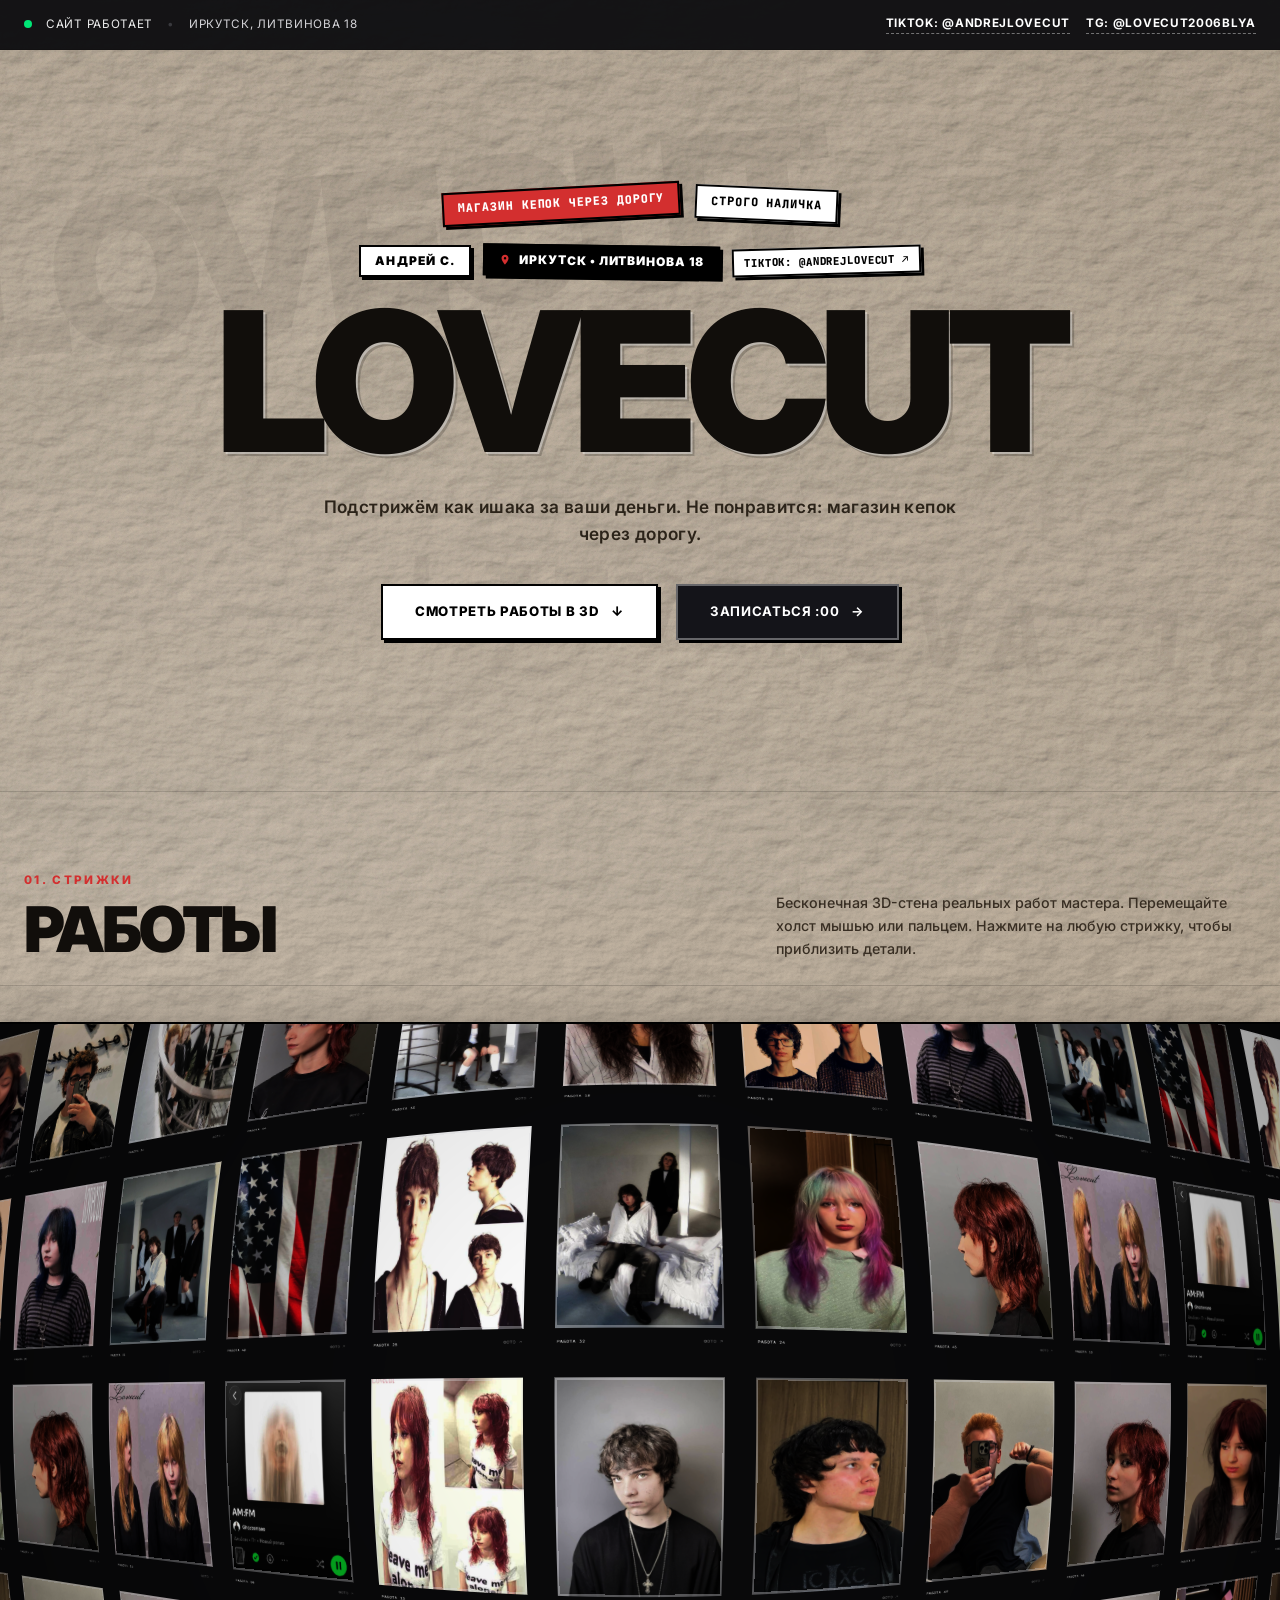
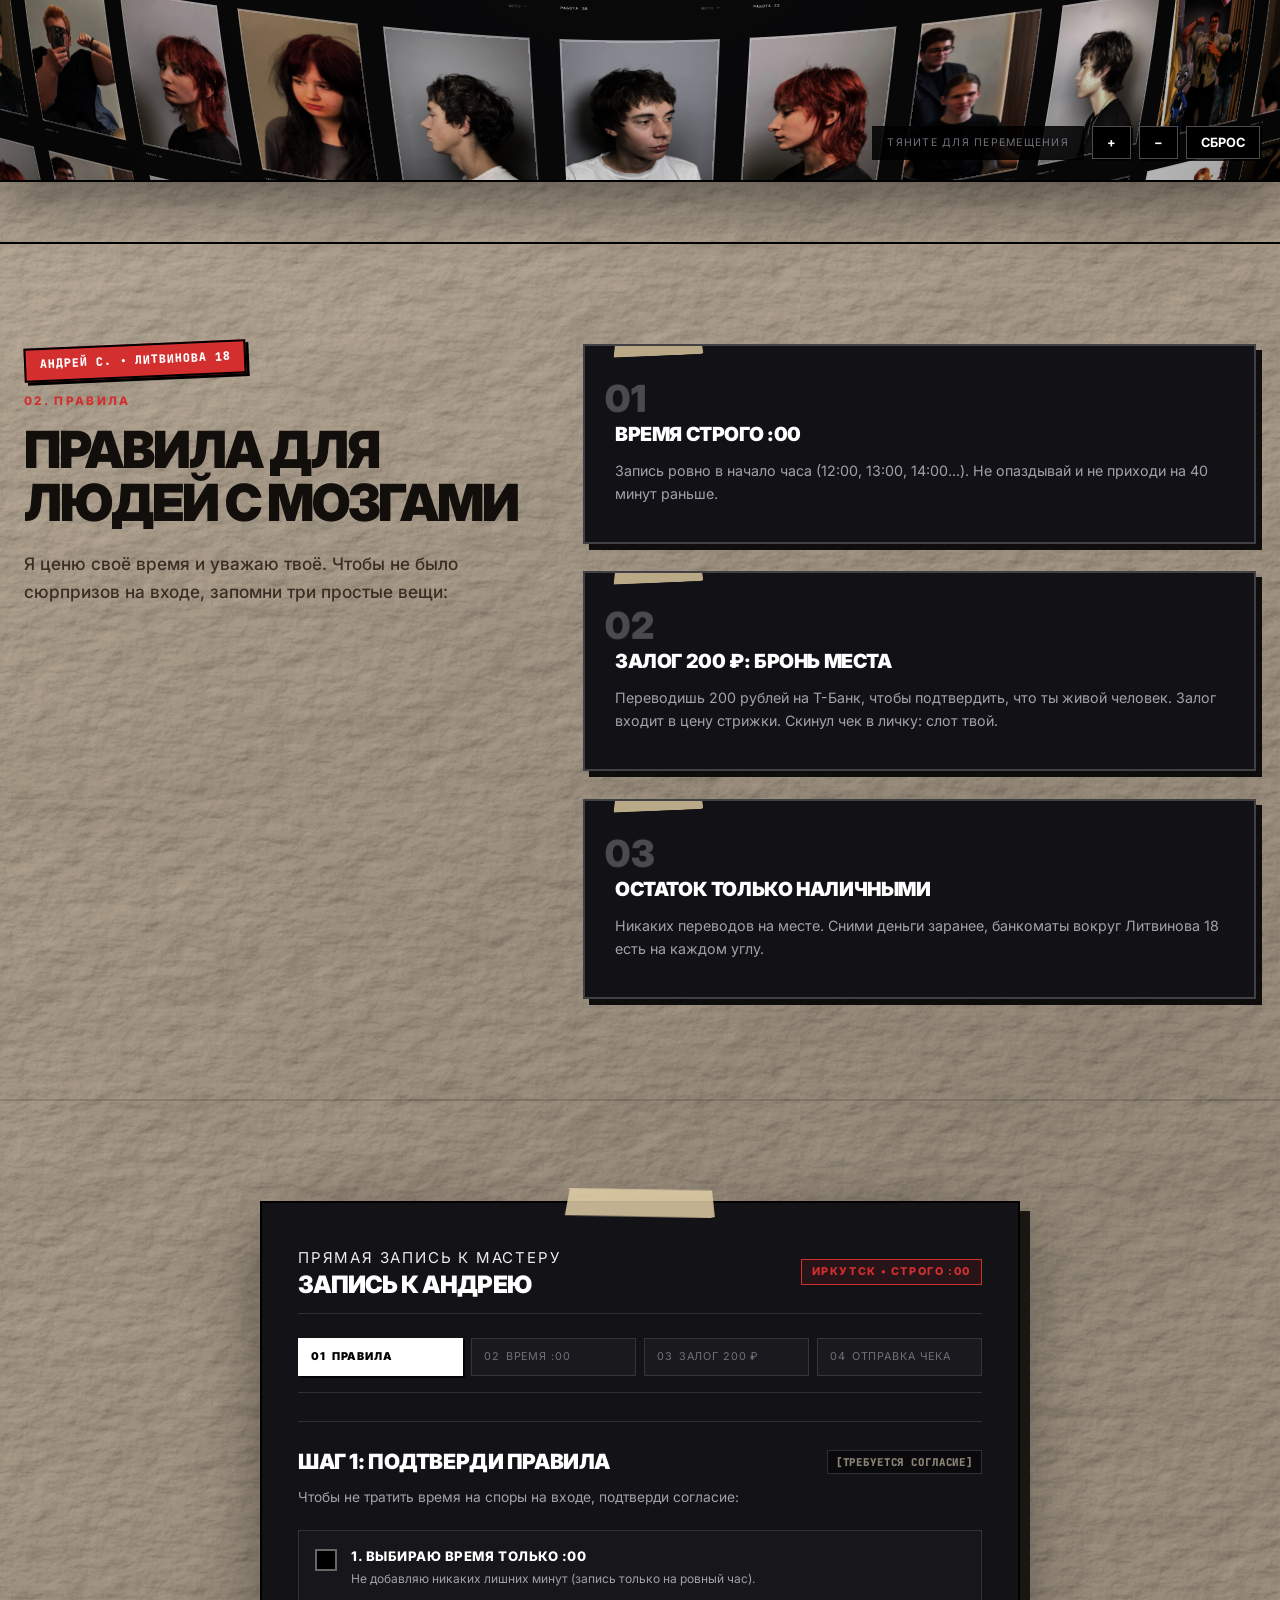
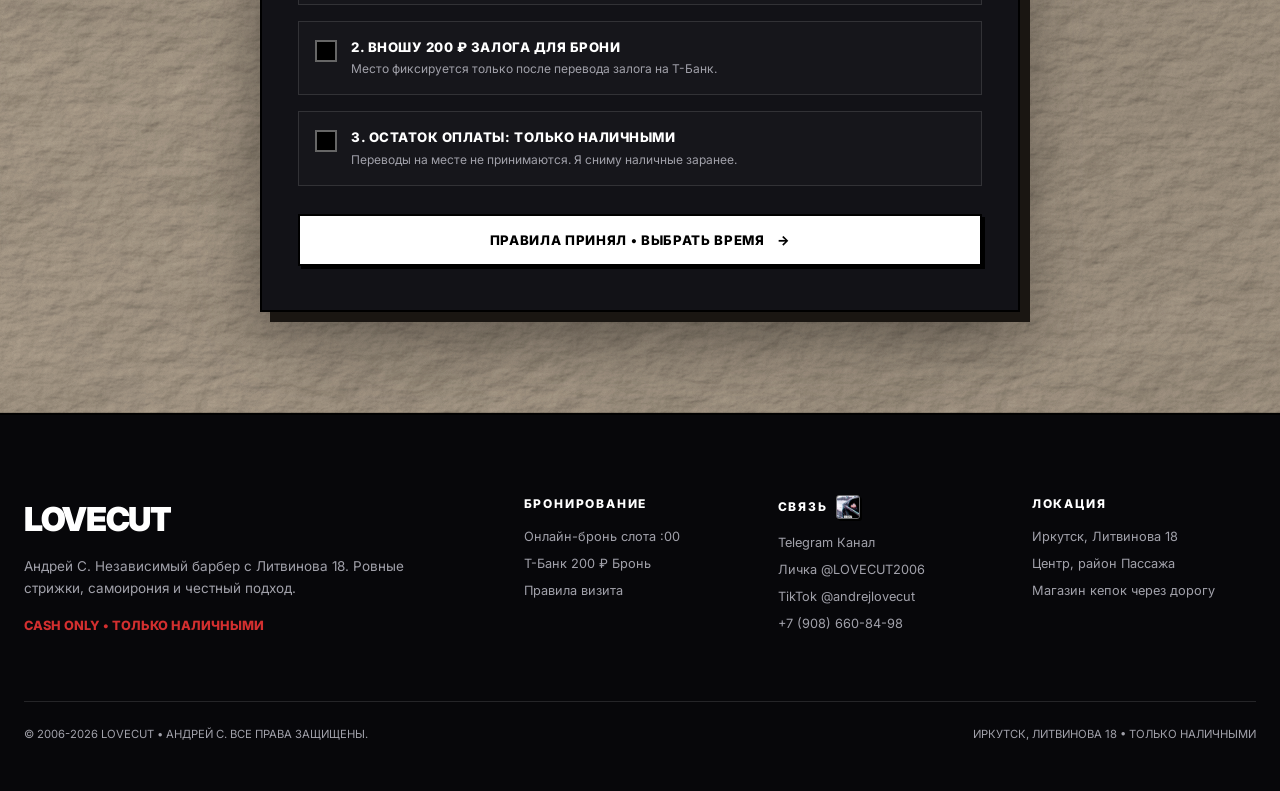
==== commit 3d29e405: "fix: update Andrey TikTok handle to @andrejlovecut" ====
--- a/index.html
+++ b/index.html
@@ -7,8 +7,8 @@
   <meta name="color-scheme" content="dark">
   <title>LOVECUT • АНДРЕЙ С. • ИРКУТСК, ЛИТВИНОВА 18</title>
   <link rel="icon" href="data:image/svg+xml,<svg xmlns='http://www.w3.org/2000/svg' viewBox='0 0 100 100'><text y='.9em' font-size='90'>LC</text></svg>">
-  <link rel="stylesheet" href="css/main.css?v=12">
-  <link rel="stylesheet" href="css/animations.css?v=12">
+  <link rel="stylesheet" href="css/main.css?v=13">
+  <link rel="stylesheet" href="css/animations.css?v=13">
 </head>
 <body>
   <!-- Dual Magnetic Cursor Element -->
@@ -39,8 +39,8 @@
       <span class="top-bar-loc">ИРКУТСК, ЛИТВИНОВА 18</span>
     </div>
     <div class="top-bar-right">
-      <a href="https://www.tiktok.com/@andrewlovecut" target="_blank" class="top-bar-link" data-cursor="magnet">
-        <span class="link-full">TIKTOK: @ANDREWLOVECUT</span>
+      <a href="https://www.tiktok.com/@andrejlovecut" target="_blank" class="top-bar-link" data-cursor="magnet">
+        <span class="link-full">TIKTOK: @ANDREJLOVECUT</span>
         <span class="link-short">TIKTOK ↗</span>
       </a>
       <a href="https://t.me/lovecut2006blya" target="_blank" class="top-bar-link" data-cursor="magnet">
@@ -64,8 +64,8 @@
           <span class="informal-badge-loc">
             <svg class="badge-pin-icon" viewBox="0 0 24 24" aria-hidden="true"><path d="M12 2C8.13 2 5 5.13 5 9c0 5.25 7 13 7 13s7-7.75 7-13c0-3.87-3.13-7-7-7zm0 9.5a2.5 2.5 0 0 1 0-5 2.5 2.5 0 0 1 0 5z"/></svg>ИРКУТСК • ЛИТВИНОВА 18
           </span>
-          <a href="https://www.tiktok.com/@andrewlovecut" target="_blank" class="street-sticker sticker-white" style="text-decoration: none; padding: 4px 10px; font-size: 0.72rem; transform: rotate(-1.5deg);" data-cursor="magnet">
-            TIKTOK: @andrewlovecut ↗
+          <a href="https://www.tiktok.com/@andrejlovecut" target="_blank" class="street-sticker sticker-white" style="text-decoration: none; padding: 4px 10px; font-size: 0.72rem; transform: rotate(-1.5deg);" data-cursor="magnet">
+            TIKTOK: @andrejlovecut ↗
           </a>
         </div>
 
@@ -364,9 +364,9 @@
                 <span>→</span>
               </button>
               
-              <a href="https://www.tiktok.com/@andrewlovecut" target="_blank" class="btn-tiktok" data-cursor="magnet">
-                <span class="btn-text-full">СМОТРЕТЬ ТИКТОК АНДРЕЯ (@ANDREWLOVECUT)</span>
-                <span class="btn-text-short">ТИКТОК АНДРЕЯ (@ANDREWLOVECUT)</span>
+              <a href="https://www.tiktok.com/@andrejlovecut" target="_blank" class="btn-tiktok" data-cursor="magnet">
+                <span class="btn-text-full">СМОТРЕТЬ ТИКТОК АНДРЕЯ (@ANDREJLOVECUT)</span>
+                <span class="btn-text-short">ТИКТОК АНДРЕЯ (@ANDREJLOVECUT)</span>
                 <span>↗</span>
               </a>
             </div>
@@ -433,7 +433,7 @@
           <ul>
             <li><a href="https://t.me/lovecut2006blya" target="_blank" data-cursor="magnet">Telegram Канал</a></li>
             <li><a href="https://t.me/LOVECUT2006" target="_blank" data-cursor="magnet">Личка @LOVECUT2006</a></li>
-            <li><a href="https://www.tiktok.com/@andrewlovecut" target="_blank" data-cursor="magnet">TikTok @andrewlovecut</a></li>
+            <li><a href="https://www.tiktok.com/@andrejlovecut" target="_blank" data-cursor="magnet">TikTok @andrejlovecut</a></li>
             <li><a href="tel:89086608498" data-cursor="magnet">+7 (908) 660-84-98</a></li>
           </ul>
         </div>
@@ -456,6 +456,6 @@
   </footer>
 
   <!-- Scripts -->
-  <script type="module" src="js/main.js?v=12"></script>
+  <script type="module" src="js/main.js?v=13"></script>
 </body>
 </html>
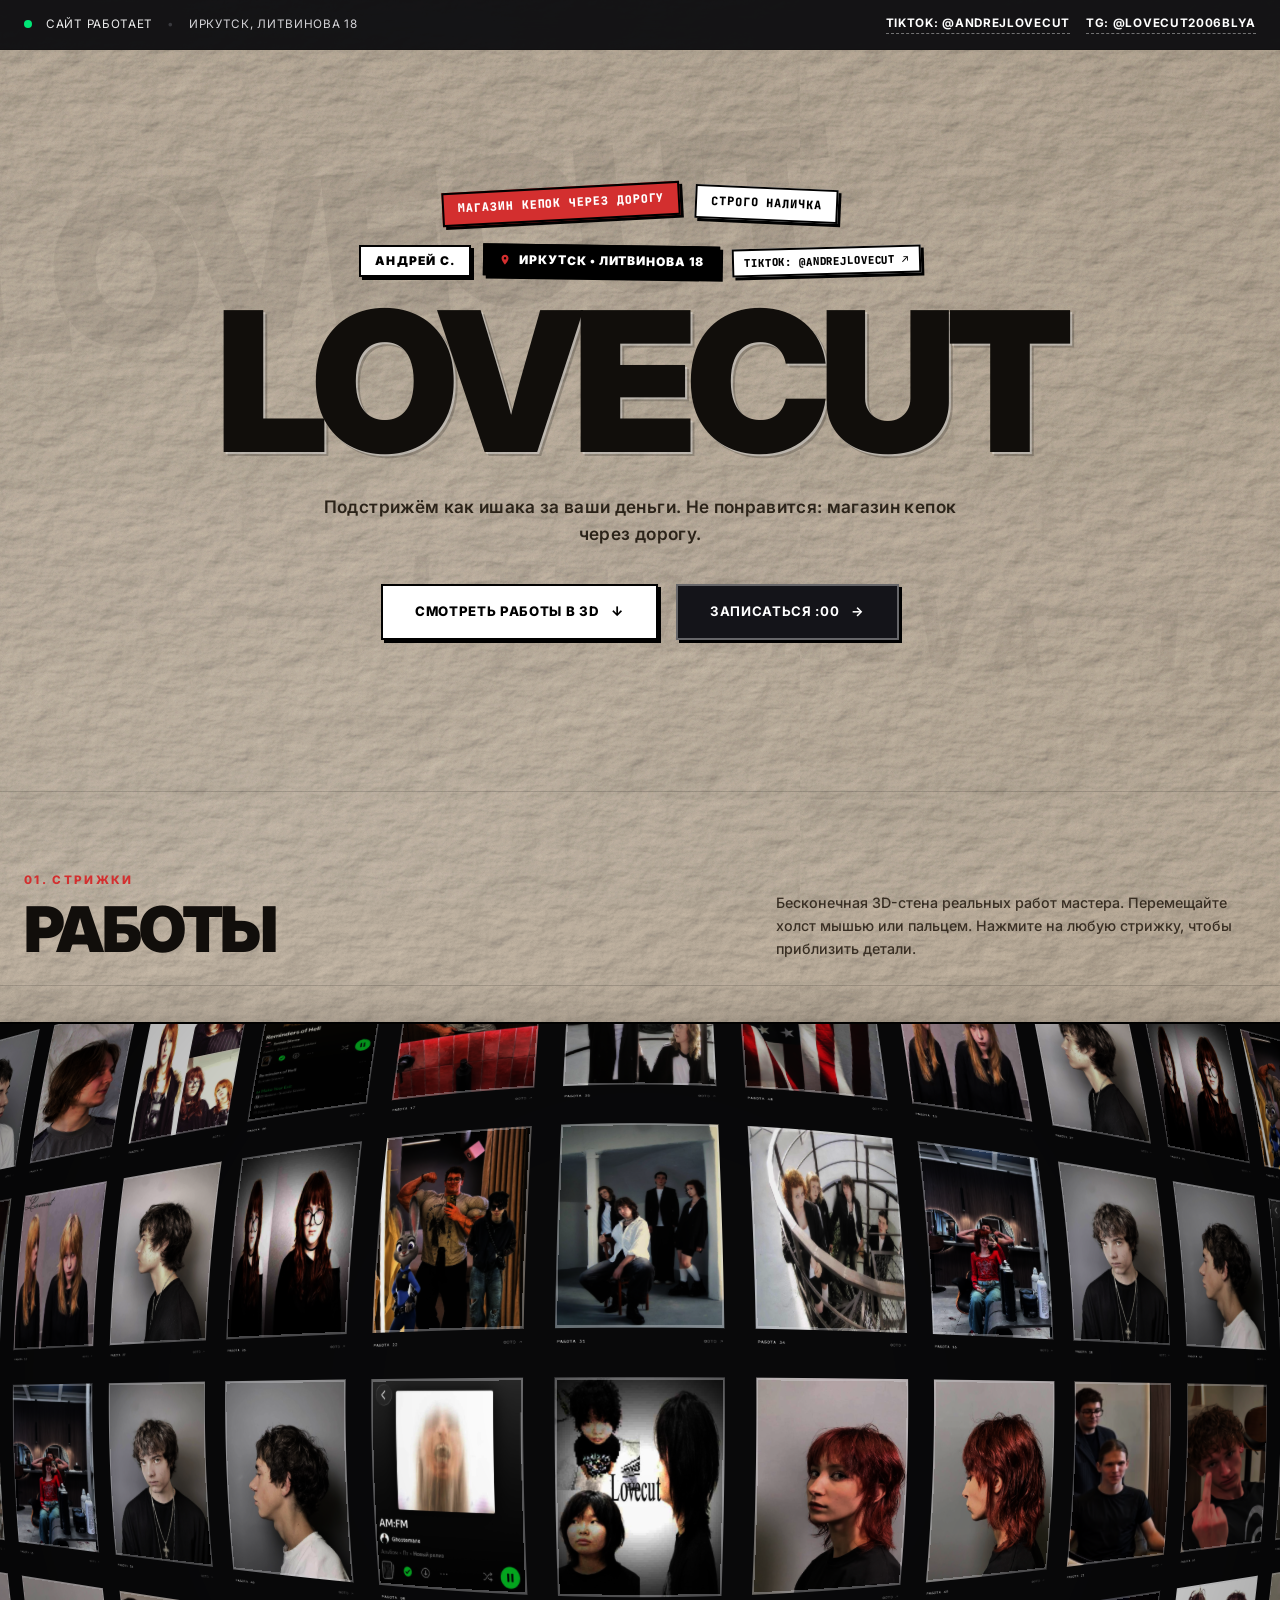
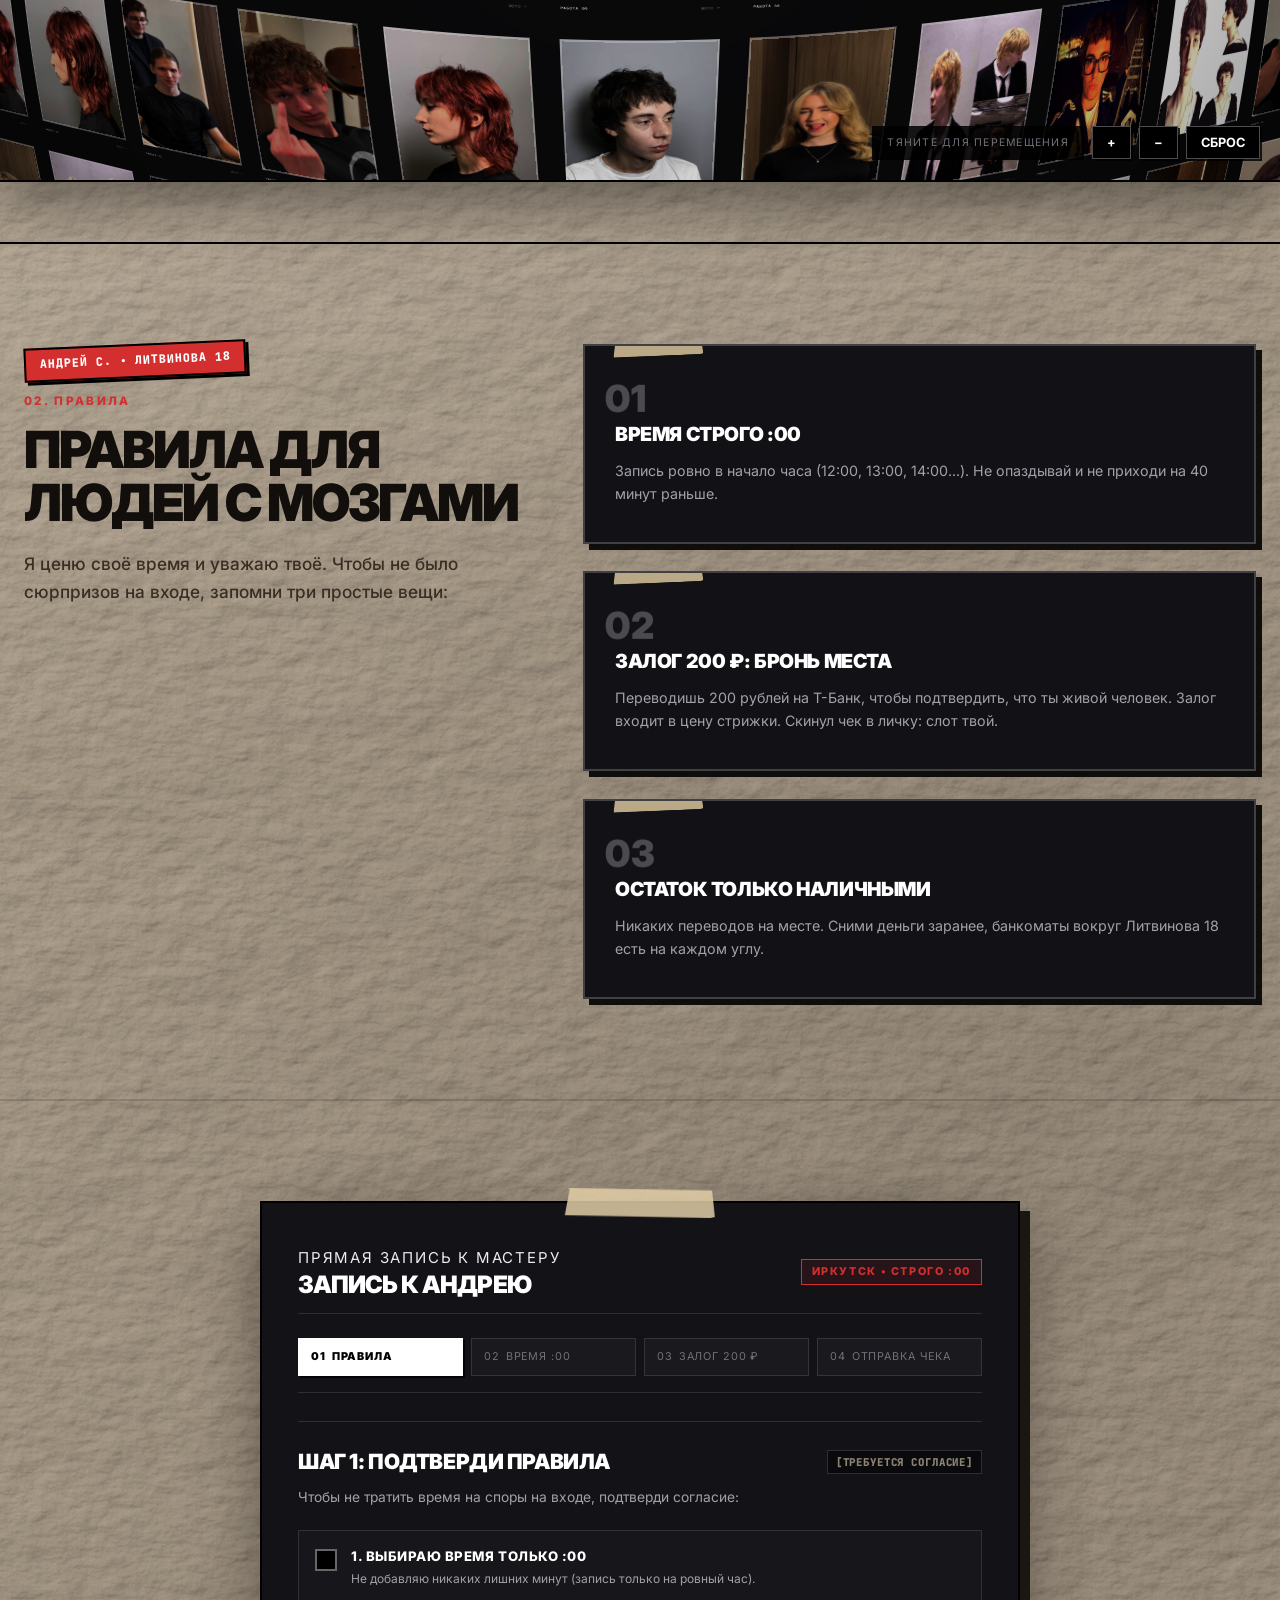
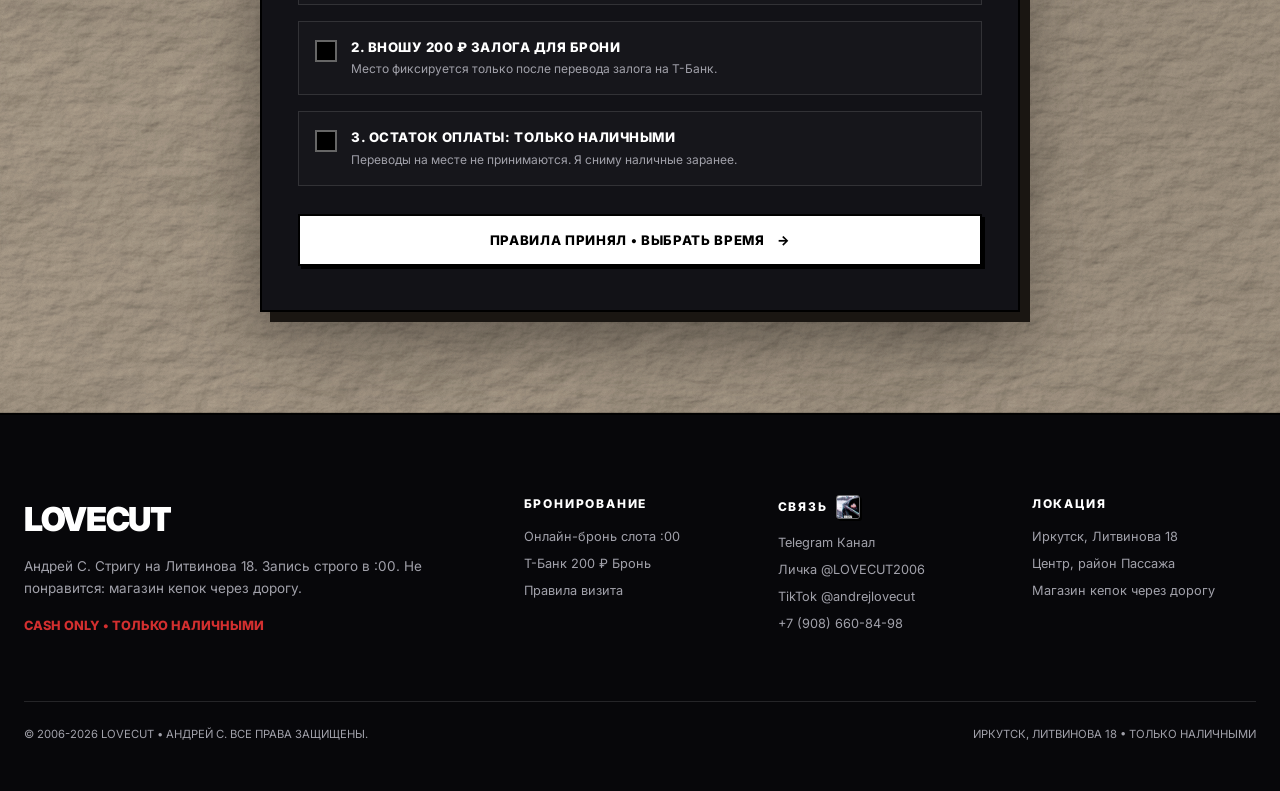
==== commit 5cd7a99f: "fix: replace AI-sounding footer copy with authentic direct phrasing" ====
--- a/index.html
+++ b/index.html
@@ -7,8 +7,8 @@
   <meta name="color-scheme" content="dark">
   <title>LOVECUT • АНДРЕЙ С. • ИРКУТСК, ЛИТВИНОВА 18</title>
   <link rel="icon" href="data:image/svg+xml,<svg xmlns='http://www.w3.org/2000/svg' viewBox='0 0 100 100'><text y='.9em' font-size='90'>LC</text></svg>">
-  <link rel="stylesheet" href="css/main.css?v=13">
-  <link rel="stylesheet" href="css/animations.css?v=13">
+  <link rel="stylesheet" href="css/main.css?v=14">
+  <link rel="stylesheet" href="css/animations.css?v=14">
 </head>
 <body>
   <!-- Dual Magnetic Cursor Element -->
@@ -408,7 +408,7 @@
       <div class="footer-brand">
         <div class="footer-logo">LOVECUT</div>
         <p style="color: var(--text-muted); font-size: 0.9rem; line-height: 1.6; margin-bottom: 16px;">
-          Андрей С. Независимый барбер с Литвинова 18. Ровные стрижки, самоирония и честный подход.
+          Андрей С. Стригу на Литвинова 18. Запись строго в :00. Не понравится: магазин кепок через дорогу.
         </p>
         <div style="font-size: 0.85rem; color: var(--crimson); font-weight: 800;">CASH ONLY • ТОЛЬКО НАЛИЧНЫМИ</div>
       </div>
@@ -456,6 +456,6 @@
   </footer>
 
   <!-- Scripts -->
-  <script type="module" src="js/main.js?v=13"></script>
+  <script type="module" src="js/main.js?v=14"></script>
 </body>
 </html>
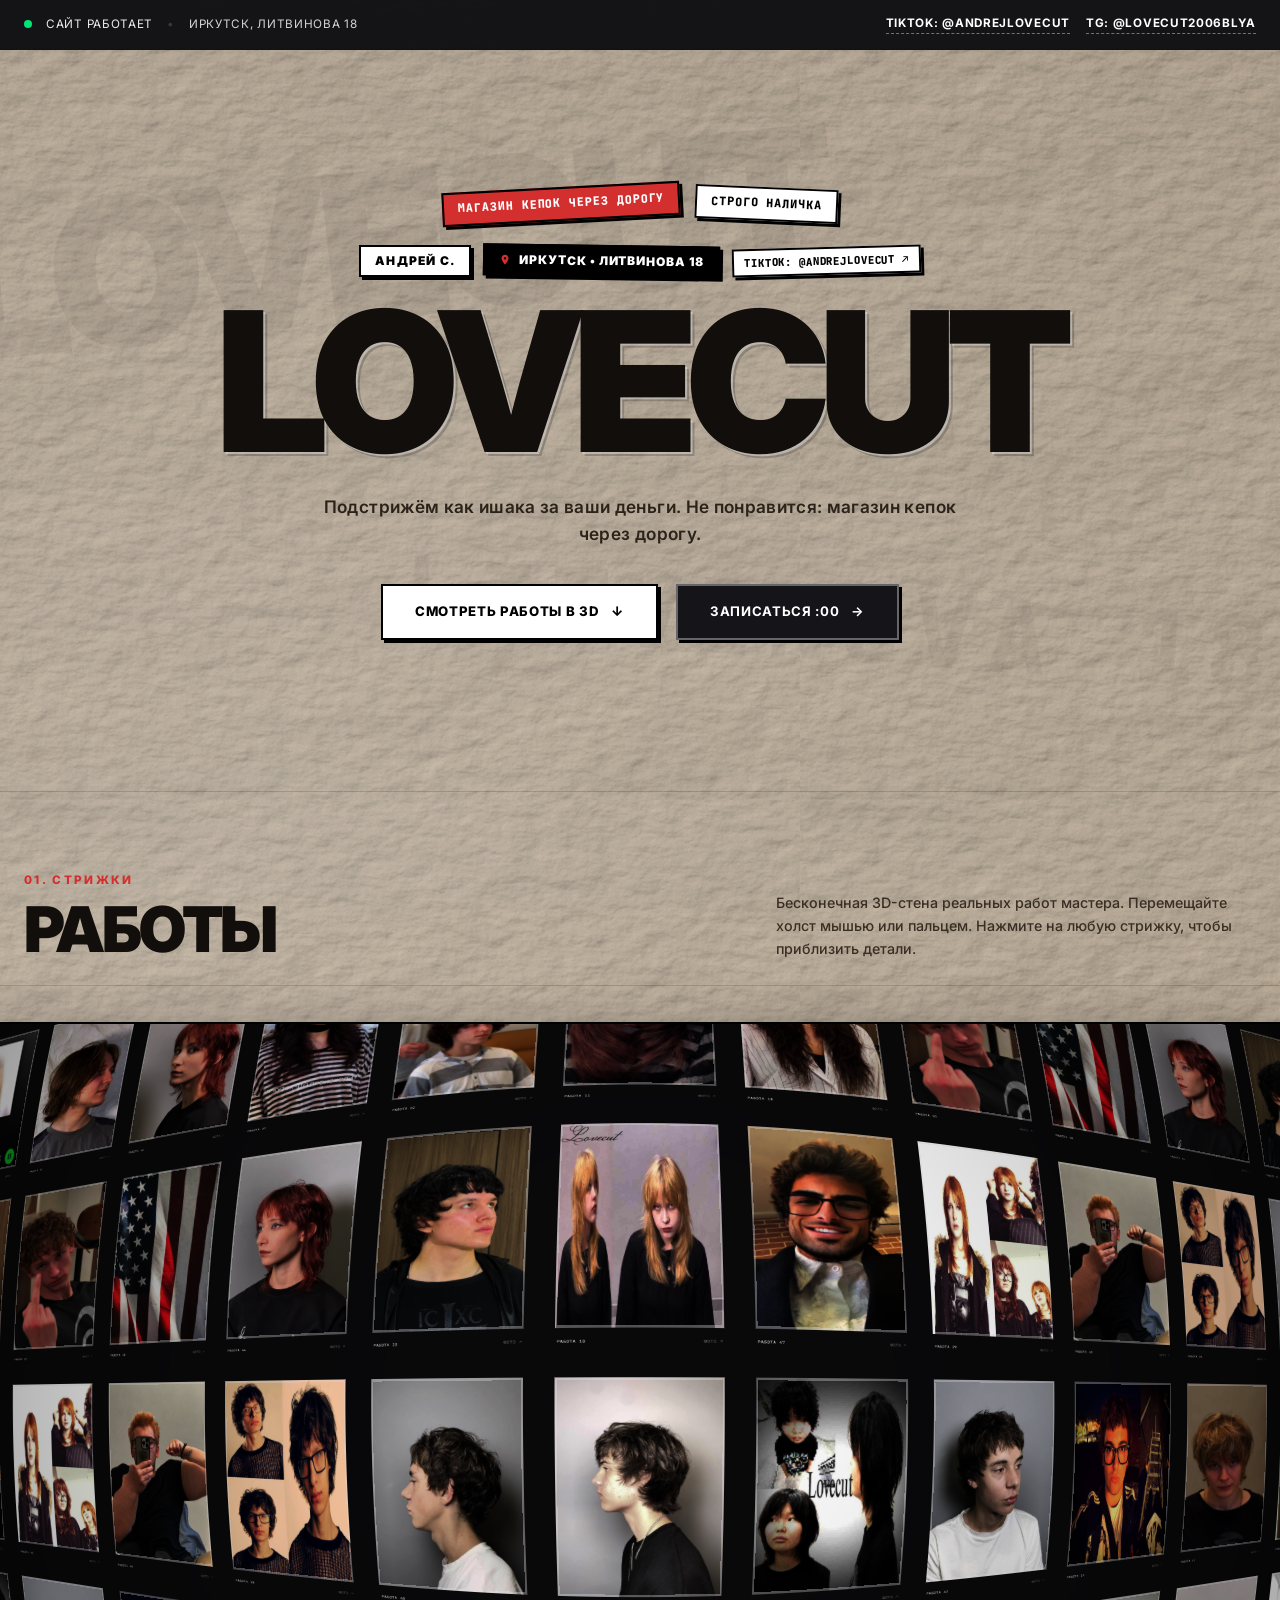
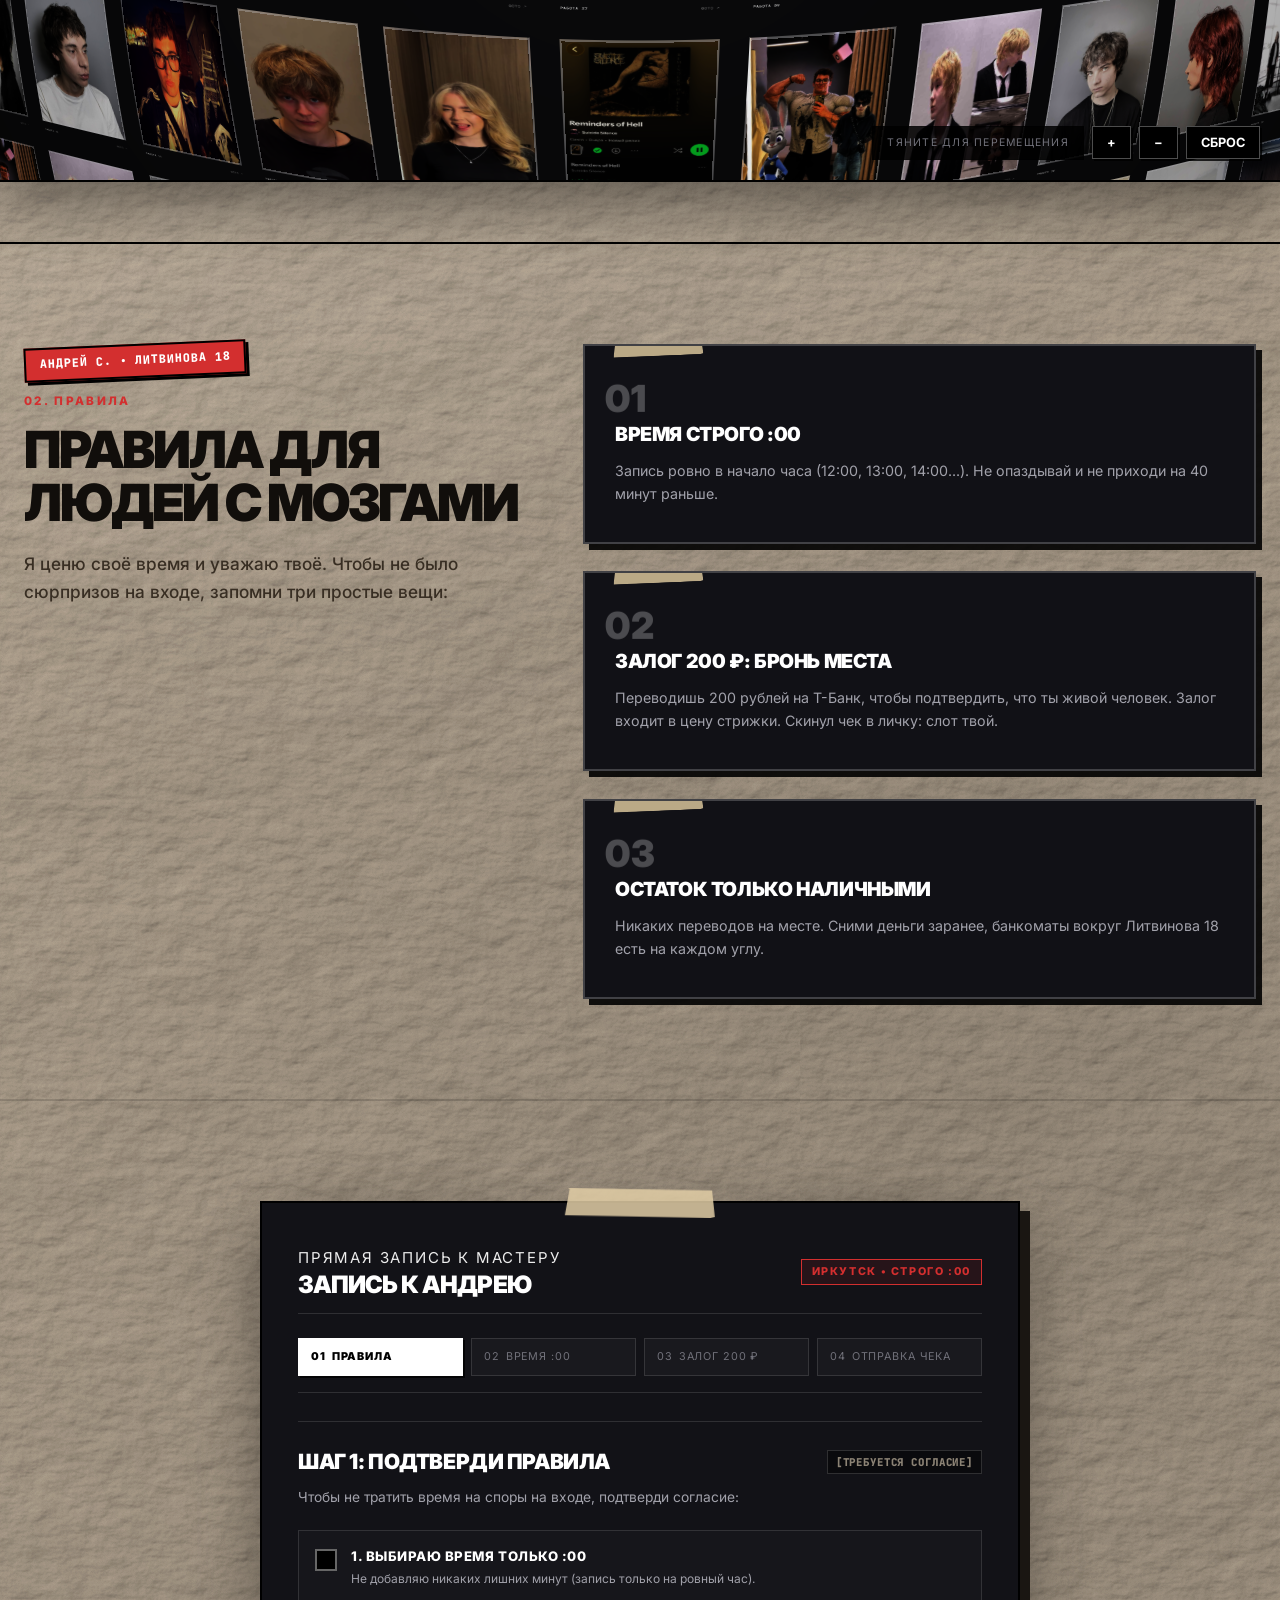
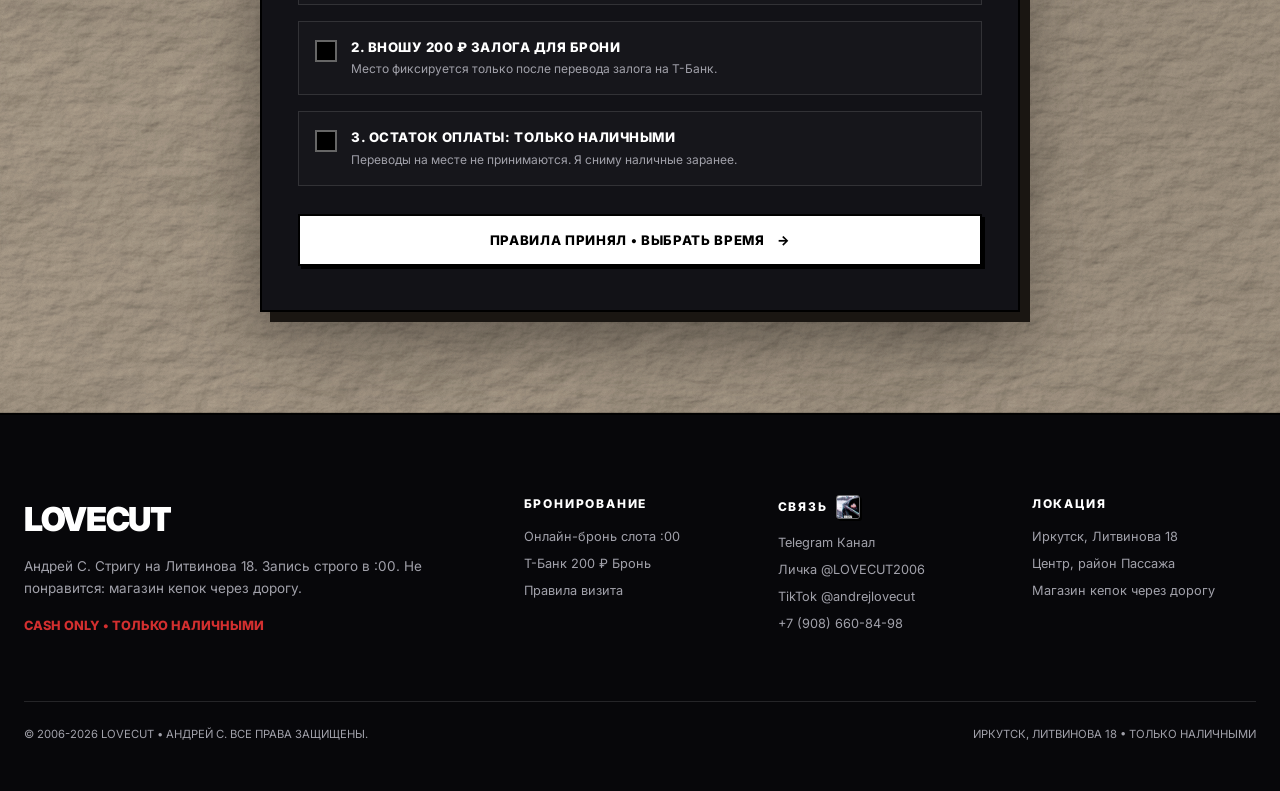
==== commit 4b49d8ed: "fix: remove emoji and haircut line from Telegram booking message template" ====
--- a/index.html
+++ b/index.html
@@ -7,8 +7,8 @@
   <meta name="color-scheme" content="dark">
   <title>LOVECUT • АНДРЕЙ С. • ИРКУТСК, ЛИТВИНОВА 18</title>
   <link rel="icon" href="data:image/svg+xml,<svg xmlns='http://www.w3.org/2000/svg' viewBox='0 0 100 100'><text y='.9em' font-size='90'>LC</text></svg>">
-  <link rel="stylesheet" href="css/main.css?v=14">
-  <link rel="stylesheet" href="css/animations.css?v=14">
+  <link rel="stylesheet" href="css/main.css?v=15">
+  <link rel="stylesheet" href="css/animations.css?v=15">
 </head>
 <body>
   <!-- Dual Magnetic Cursor Element -->
@@ -456,6 +456,6 @@
   </footer>
 
   <!-- Scripts -->
-  <script type="module" src="js/main.js?v=14"></script>
+  <script type="module" src="js/main.js?v=15"></script>
 </body>
 </html>
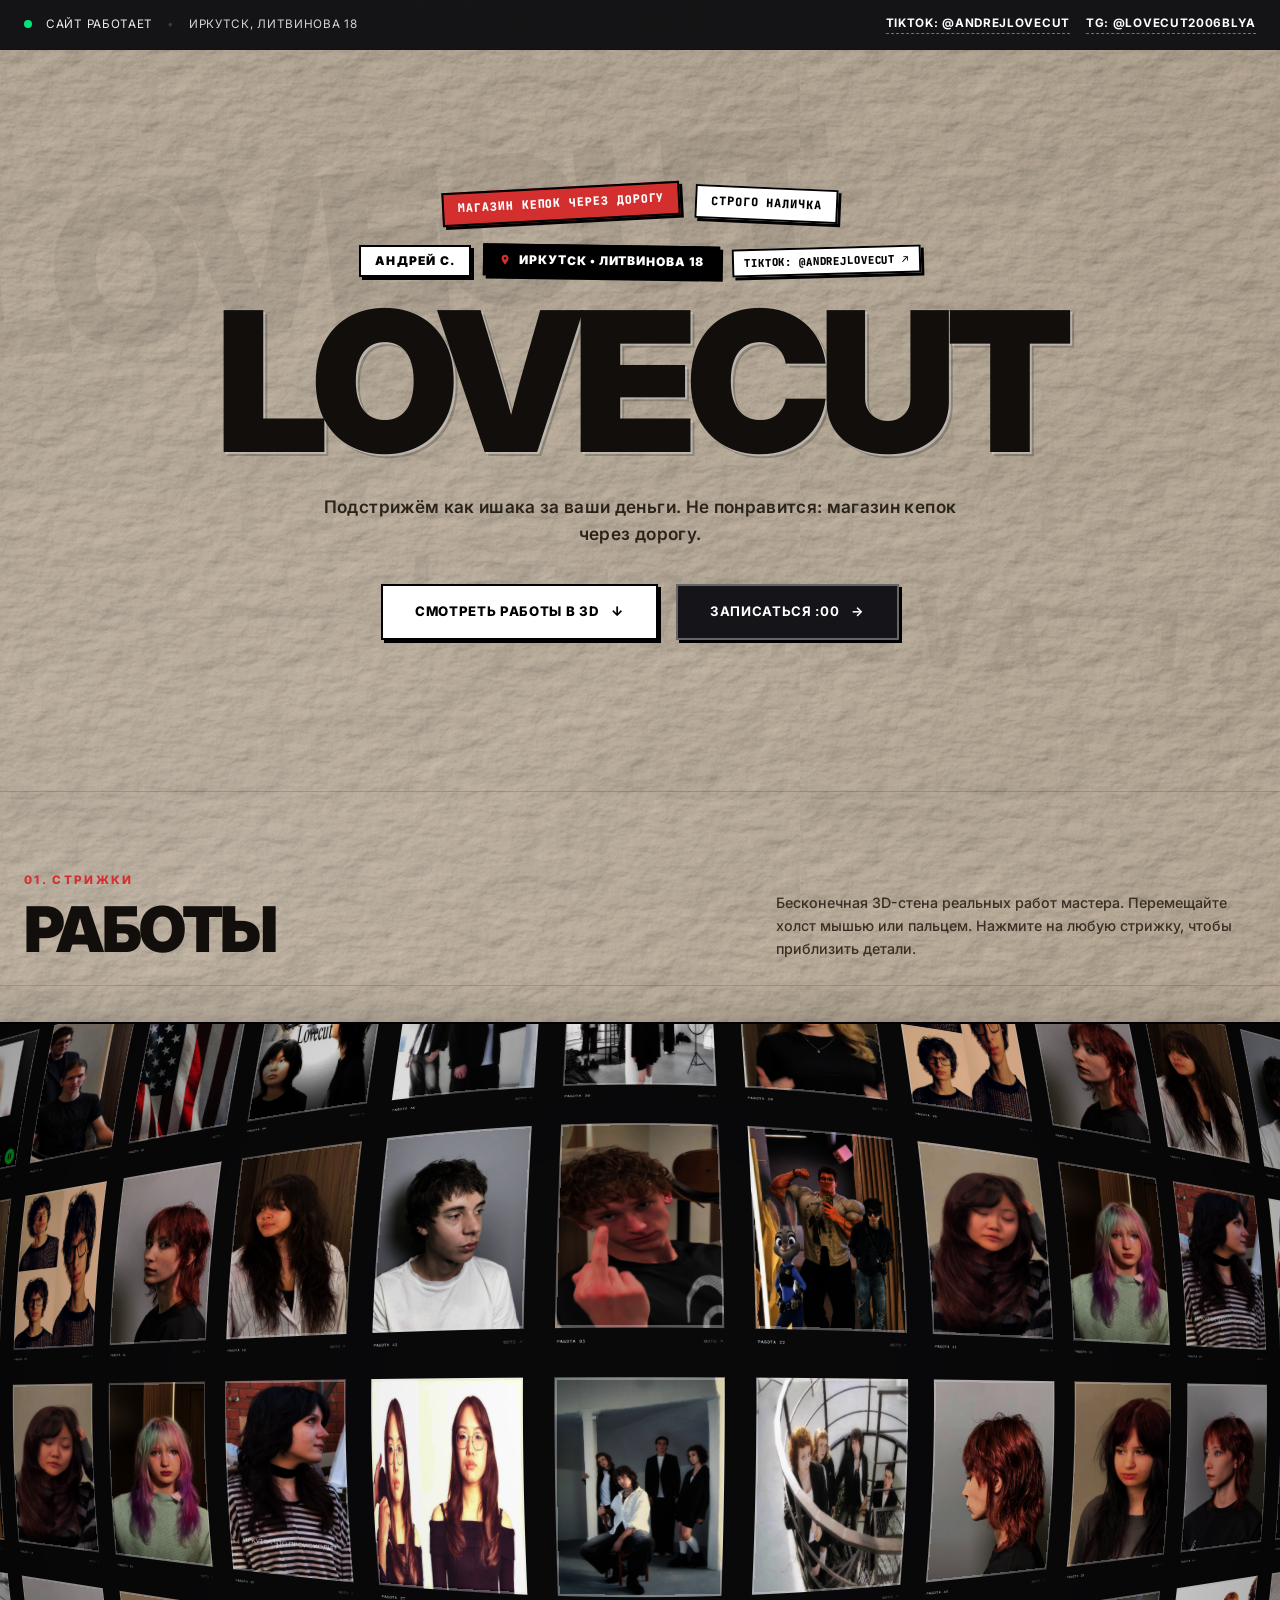
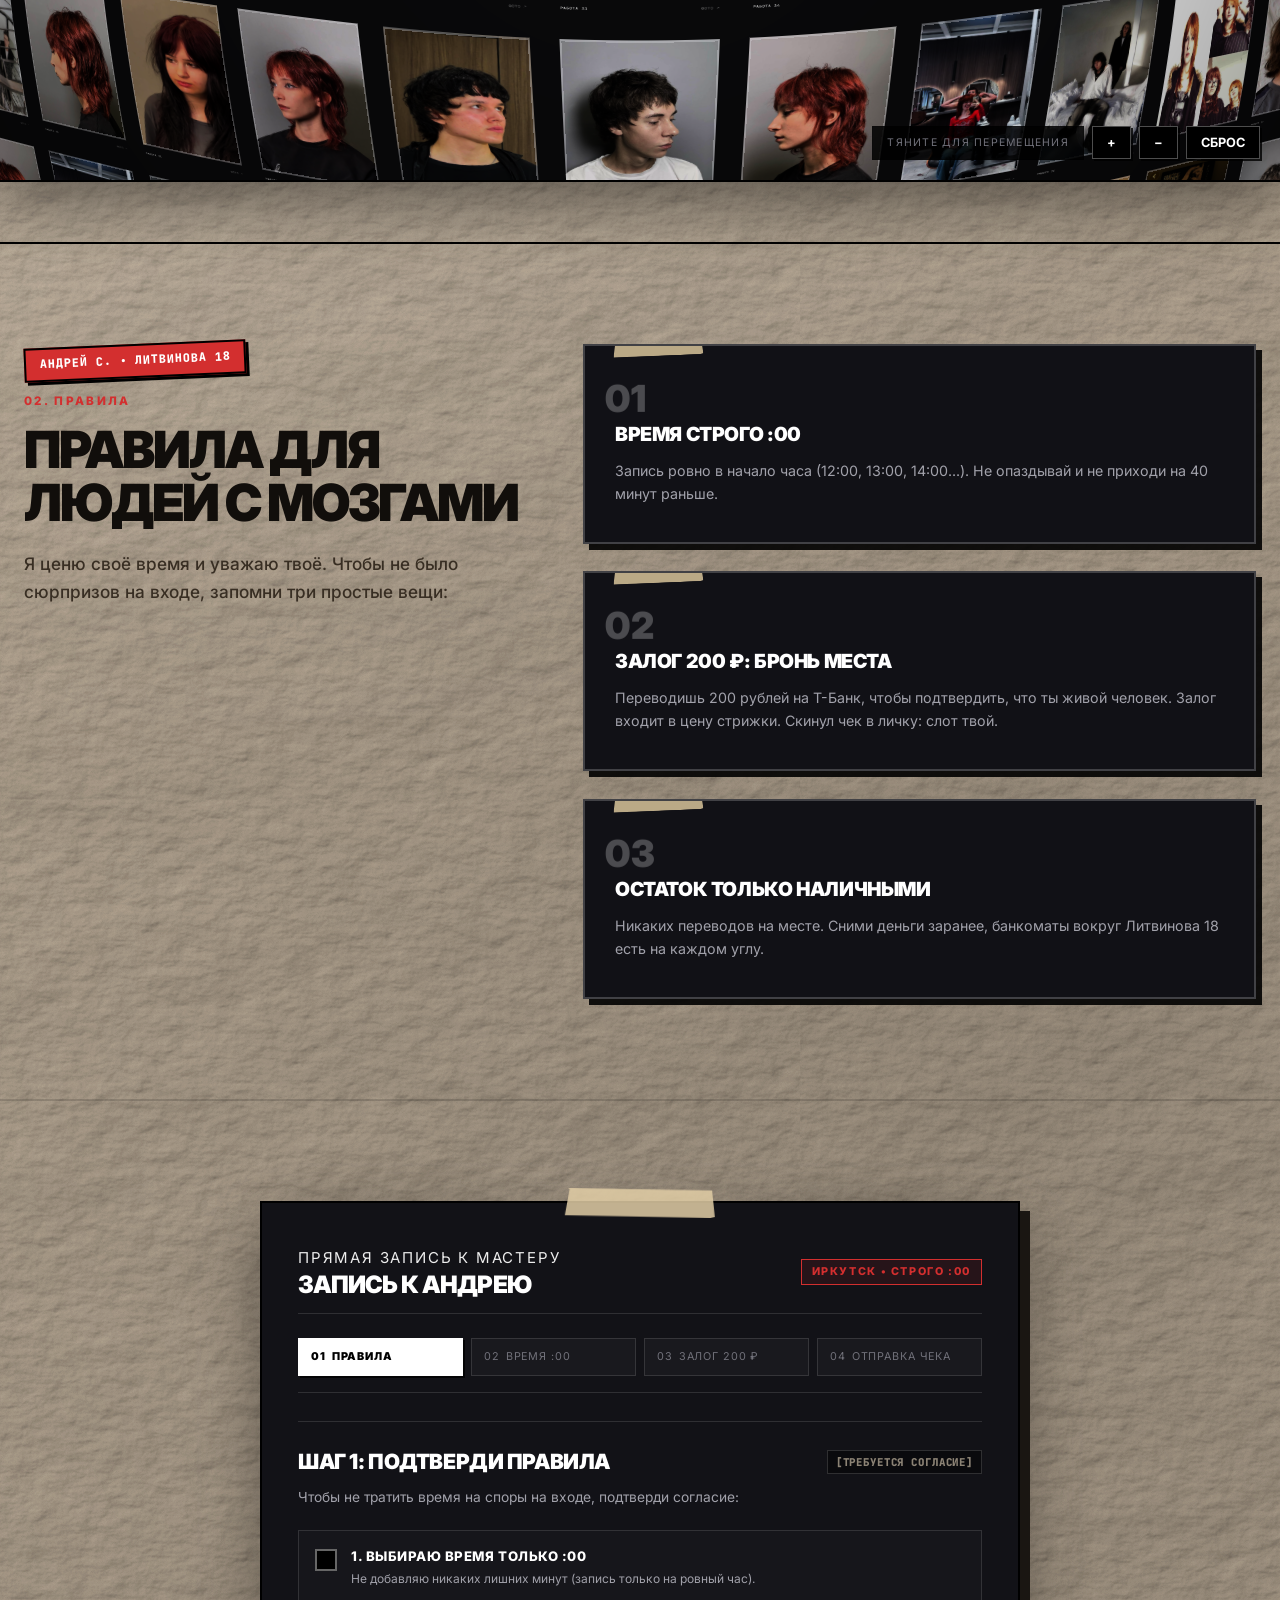
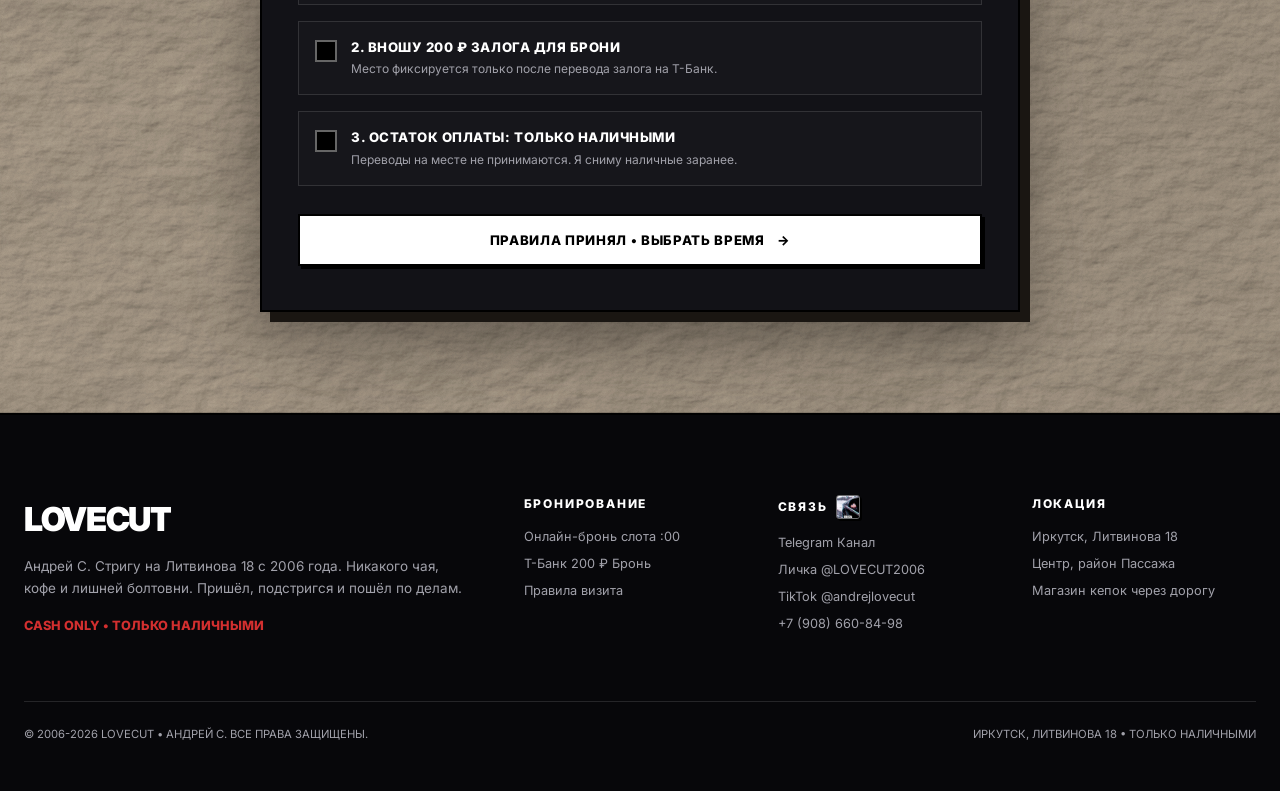
==== commit cdd1a643: "fix: rewrite footer description to authentic street barber copy" ====
--- a/index.html
+++ b/index.html
@@ -7,8 +7,8 @@
   <meta name="color-scheme" content="dark">
   <title>LOVECUT • АНДРЕЙ С. • ИРКУТСК, ЛИТВИНОВА 18</title>
   <link rel="icon" href="data:image/svg+xml,<svg xmlns='http://www.w3.org/2000/svg' viewBox='0 0 100 100'><text y='.9em' font-size='90'>LC</text></svg>">
-  <link rel="stylesheet" href="css/main.css?v=15">
-  <link rel="stylesheet" href="css/animations.css?v=15">
+  <link rel="stylesheet" href="css/main.css?v=16">
+  <link rel="stylesheet" href="css/animations.css?v=16">
 </head>
 <body>
   <!-- Dual Magnetic Cursor Element -->
@@ -408,7 +408,7 @@
       <div class="footer-brand">
         <div class="footer-logo">LOVECUT</div>
         <p style="color: var(--text-muted); font-size: 0.9rem; line-height: 1.6; margin-bottom: 16px;">
-          Андрей С. Стригу на Литвинова 18. Запись строго в :00. Не понравится: магазин кепок через дорогу.
+          Андрей С. Стригу на Литвинова 18 с 2006 года. Никакого чая, кофе и лишней болтовни. Пришёл, подстригся и пошёл по делам.
         </p>
         <div style="font-size: 0.85rem; color: var(--crimson); font-weight: 800;">CASH ONLY • ТОЛЬКО НАЛИЧНЫМИ</div>
       </div>
@@ -456,6 +456,6 @@
   </footer>
 
   <!-- Scripts -->
-  <script type="module" src="js/main.js?v=15"></script>
+  <script type="module" src="js/main.js?v=16"></script>
 </body>
 </html>
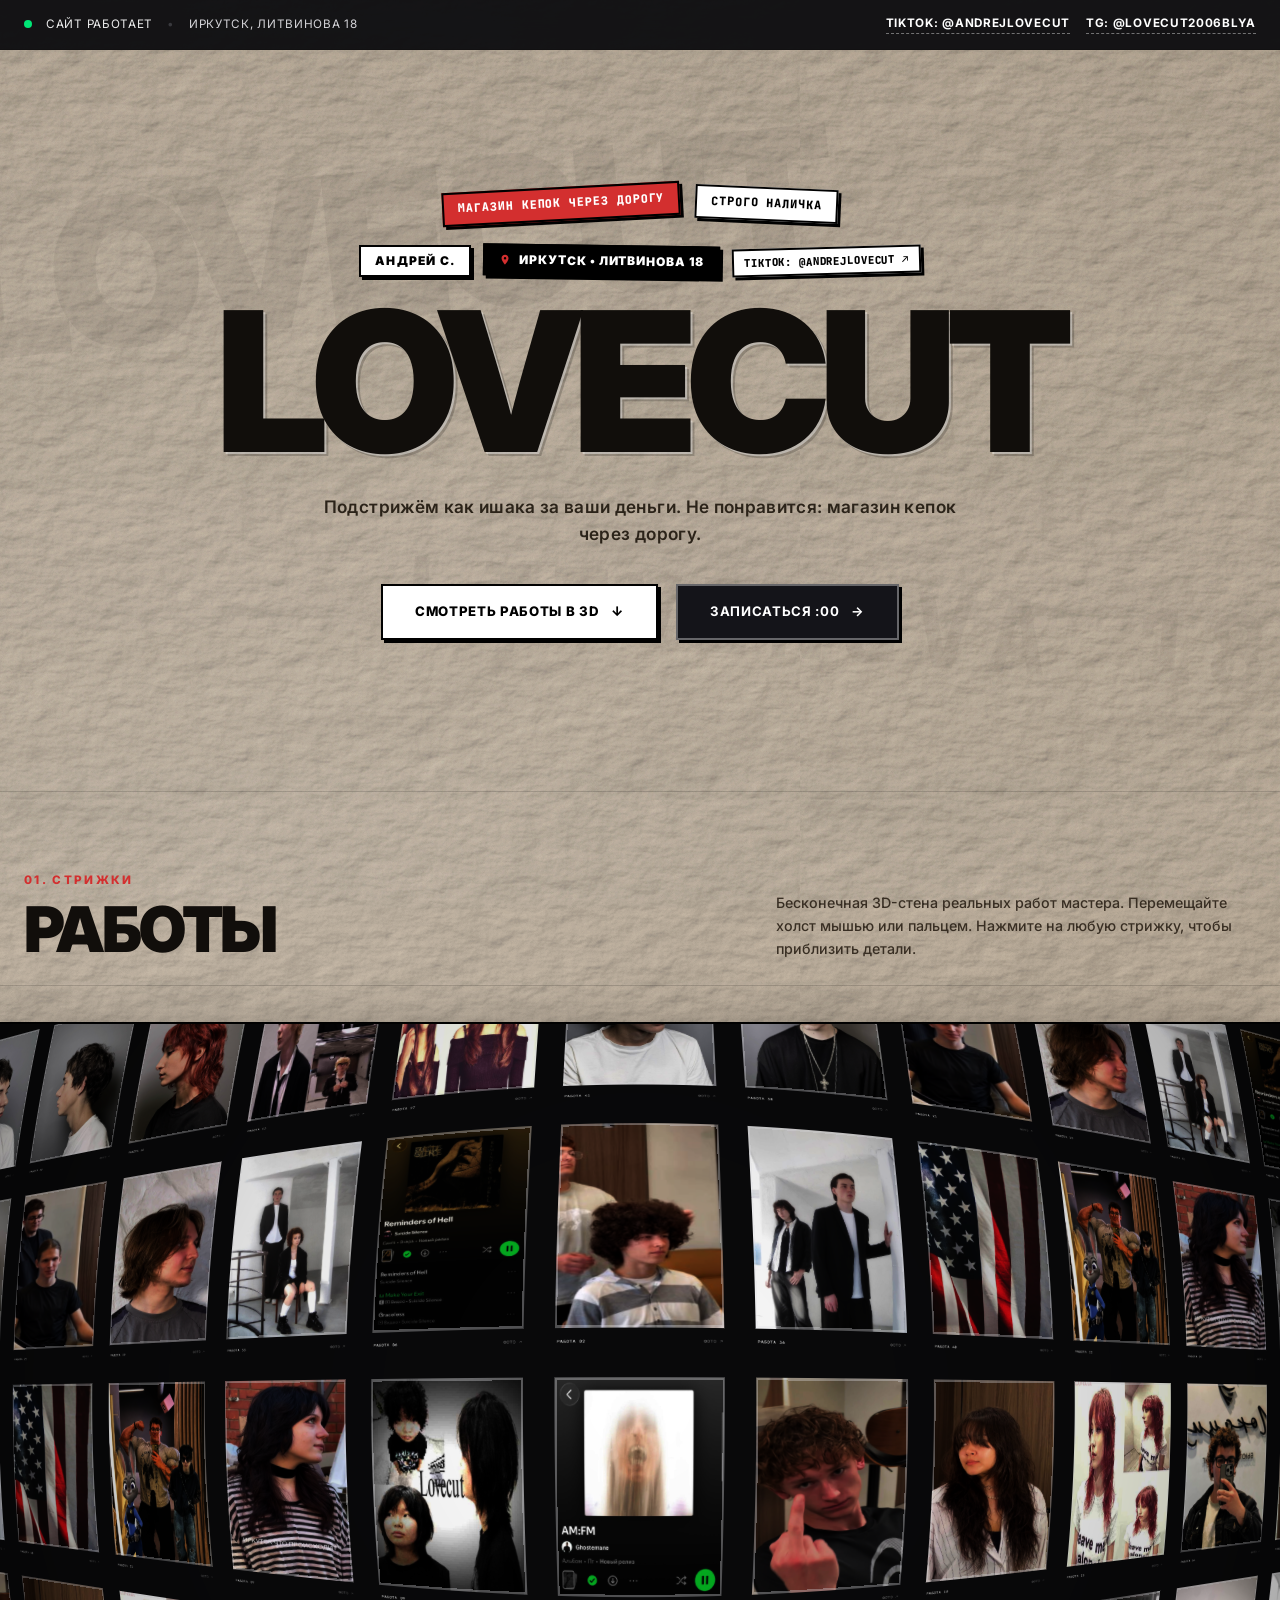
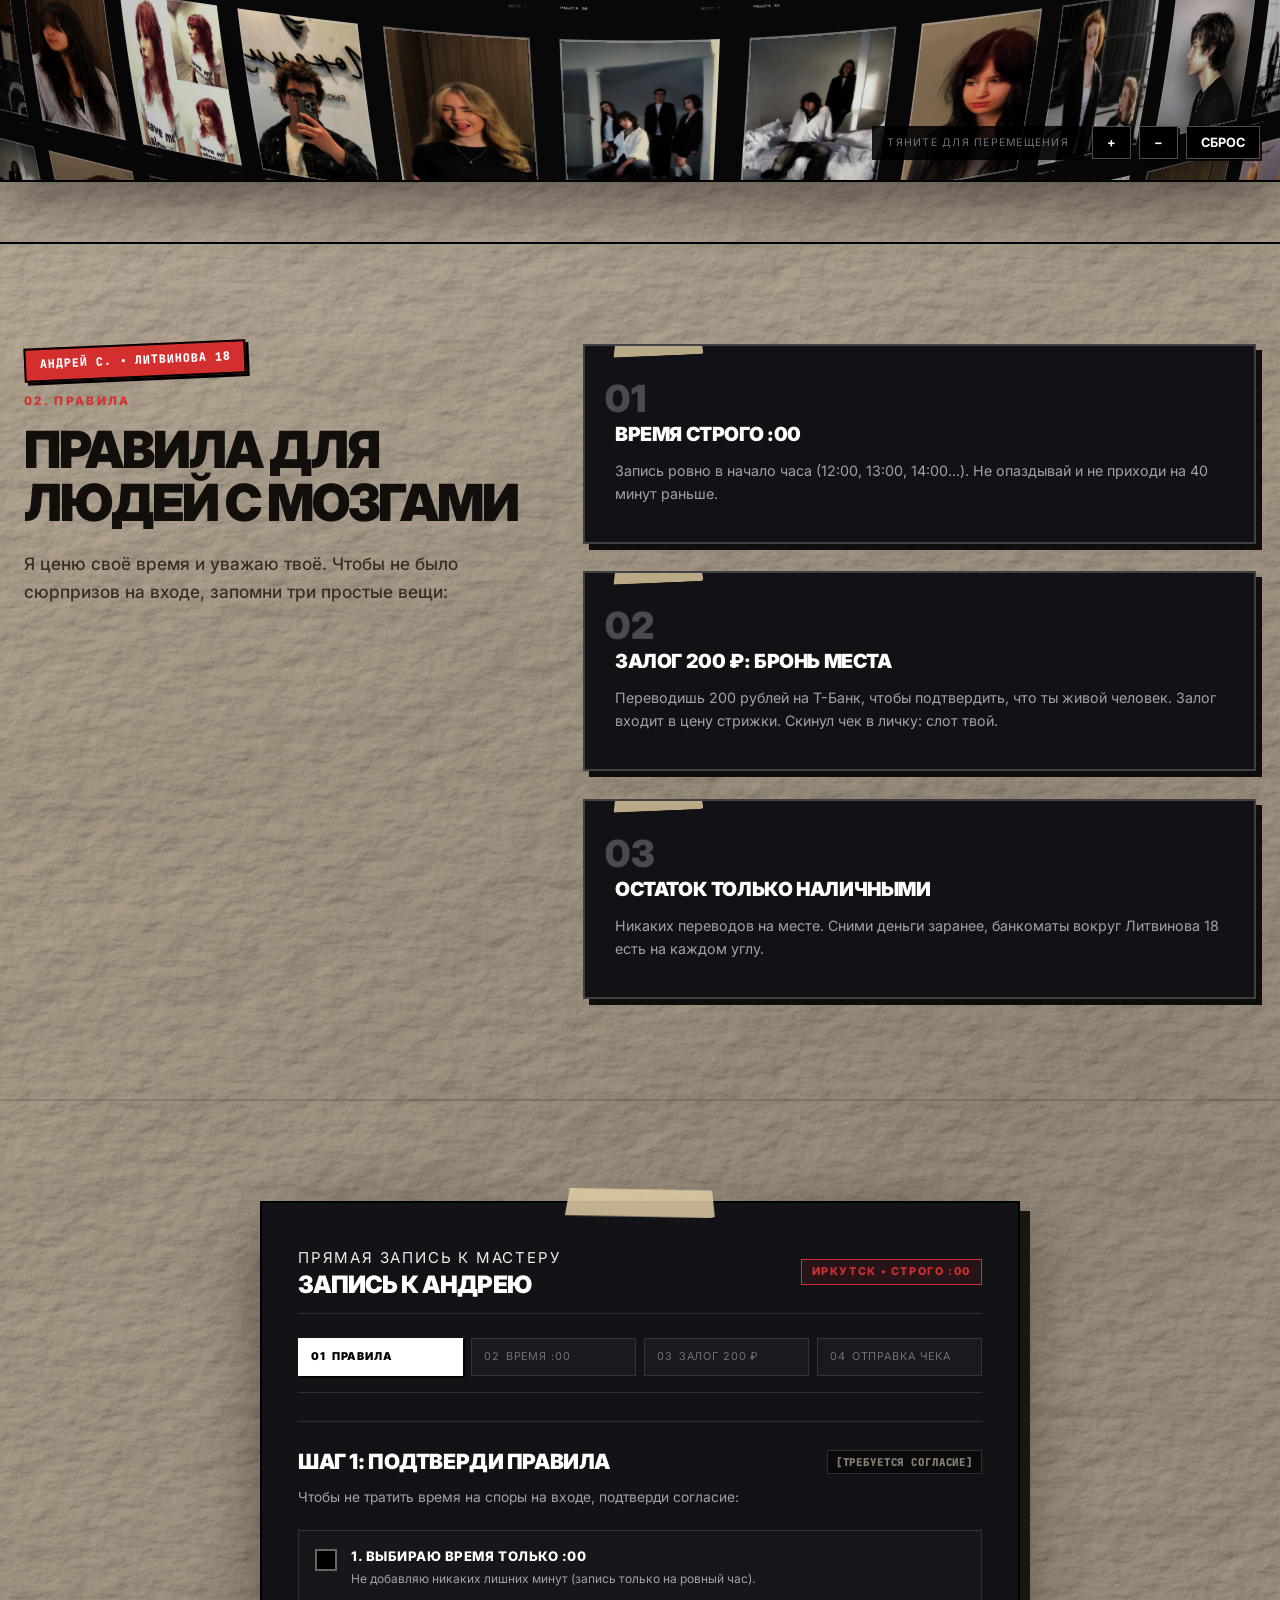
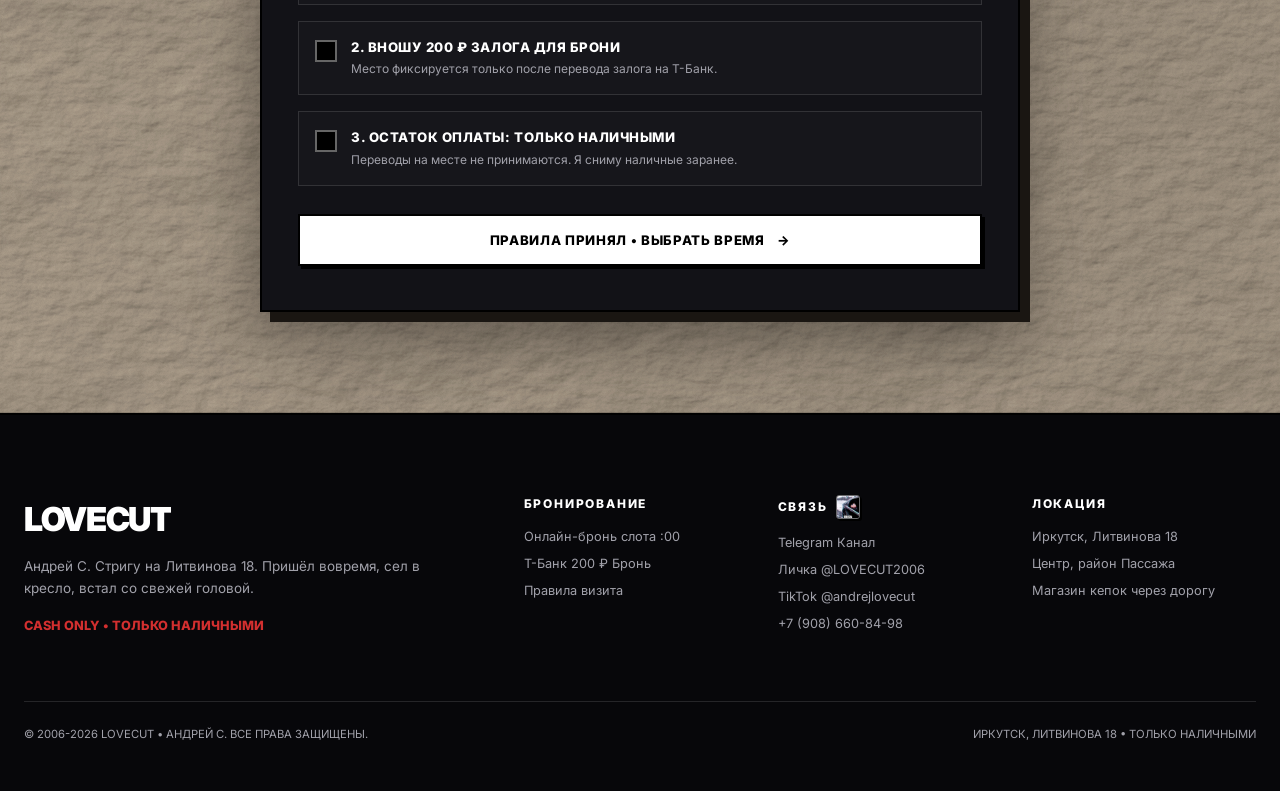
==== commit 5e771aaa: "fix: update footer brand bio to concise authentic statement" ====
--- a/index.html
+++ b/index.html
@@ -7,8 +7,8 @@
   <meta name="color-scheme" content="dark">
   <title>LOVECUT • АНДРЕЙ С. • ИРКУТСК, ЛИТВИНОВА 18</title>
   <link rel="icon" href="data:image/svg+xml,<svg xmlns='http://www.w3.org/2000/svg' viewBox='0 0 100 100'><text y='.9em' font-size='90'>LC</text></svg>">
-  <link rel="stylesheet" href="css/main.css?v=16">
-  <link rel="stylesheet" href="css/animations.css?v=16">
+  <link rel="stylesheet" href="css/main.css?v=17">
+  <link rel="stylesheet" href="css/animations.css?v=17">
 </head>
 <body>
   <!-- Dual Magnetic Cursor Element -->
@@ -408,7 +408,7 @@
       <div class="footer-brand">
         <div class="footer-logo">LOVECUT</div>
         <p style="color: var(--text-muted); font-size: 0.9rem; line-height: 1.6; margin-bottom: 16px;">
-          Андрей С. Стригу на Литвинова 18 с 2006 года. Никакого чая, кофе и лишней болтовни. Пришёл, подстригся и пошёл по делам.
+          Андрей С. Стригу на Литвинова 18. Пришёл вовремя, сел в кресло, встал со свежей головой.
         </p>
         <div style="font-size: 0.85rem; color: var(--crimson); font-weight: 800;">CASH ONLY • ТОЛЬКО НАЛИЧНЫМИ</div>
       </div>
@@ -456,6 +456,6 @@
   </footer>
 
   <!-- Scripts -->
-  <script type="module" src="js/main.js?v=16"></script>
+  <script type="module" src="js/main.js?v=17"></script>
 </body>
 </html>
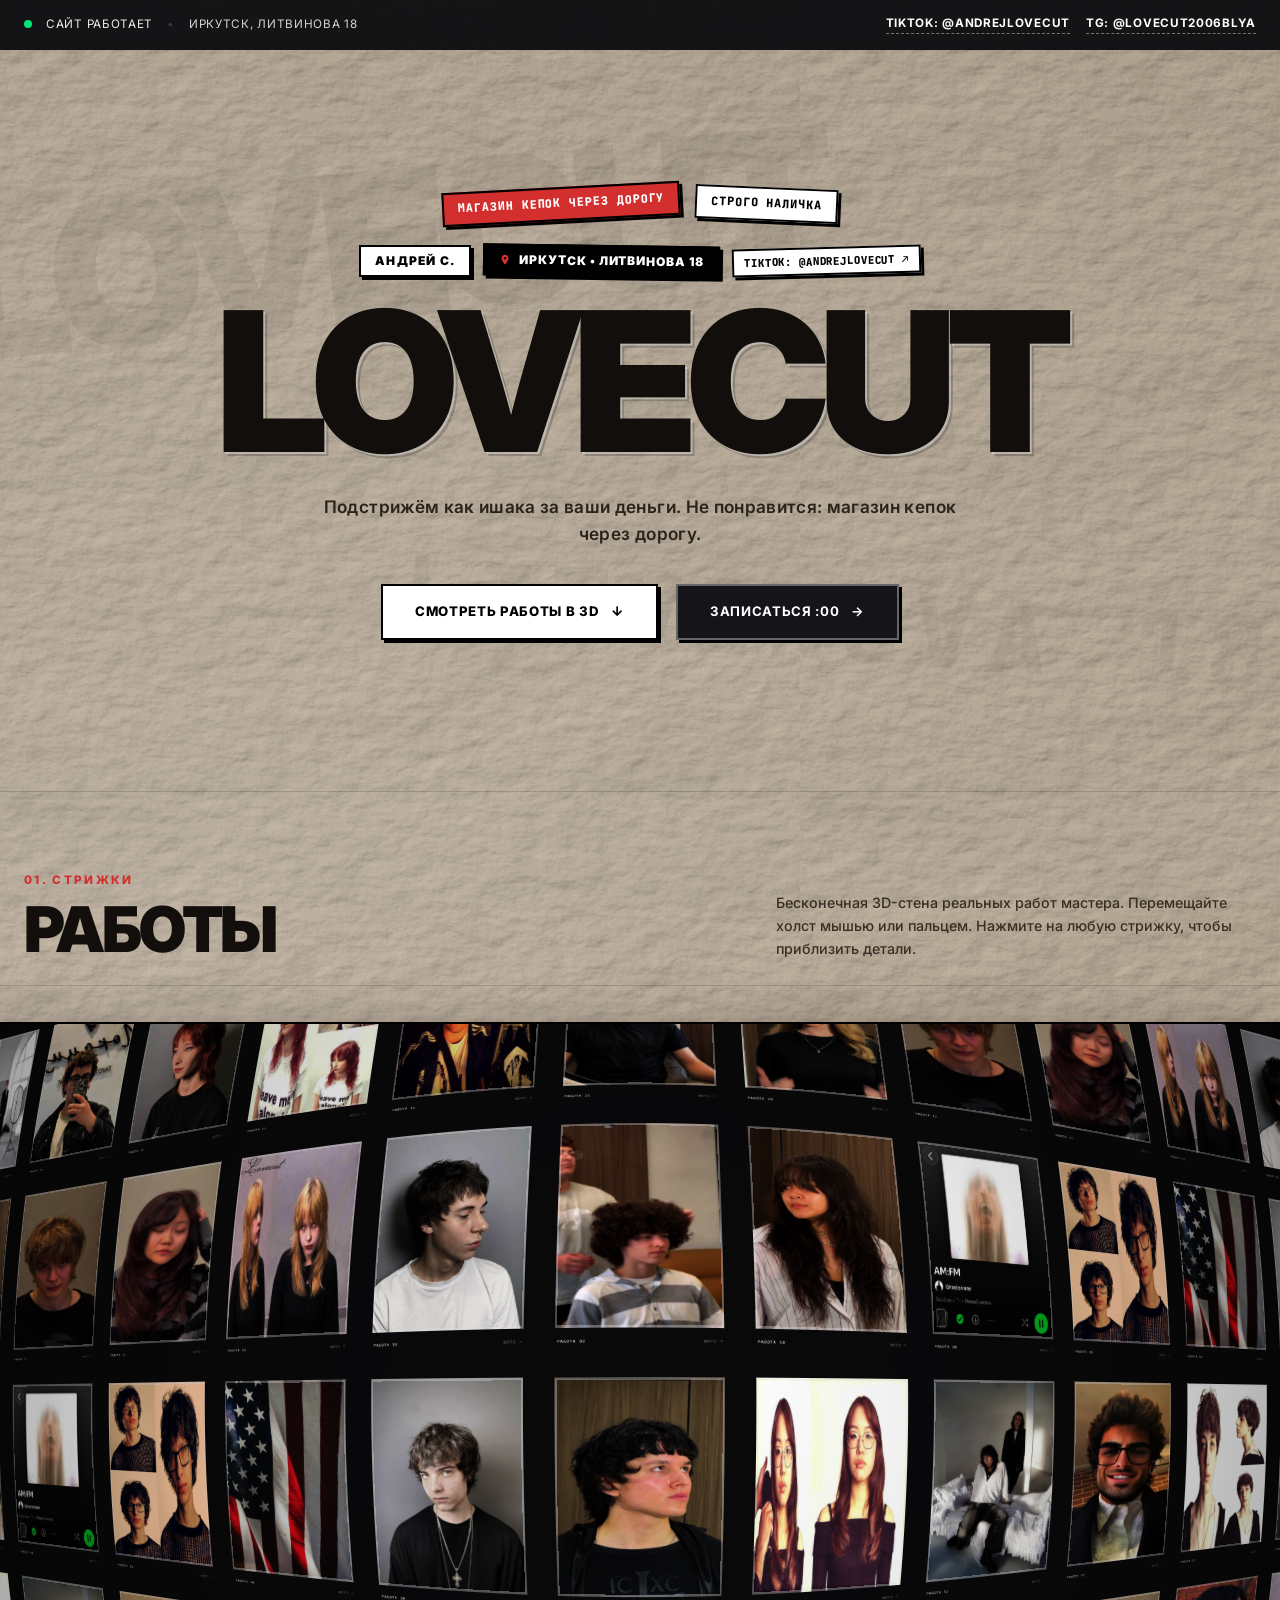
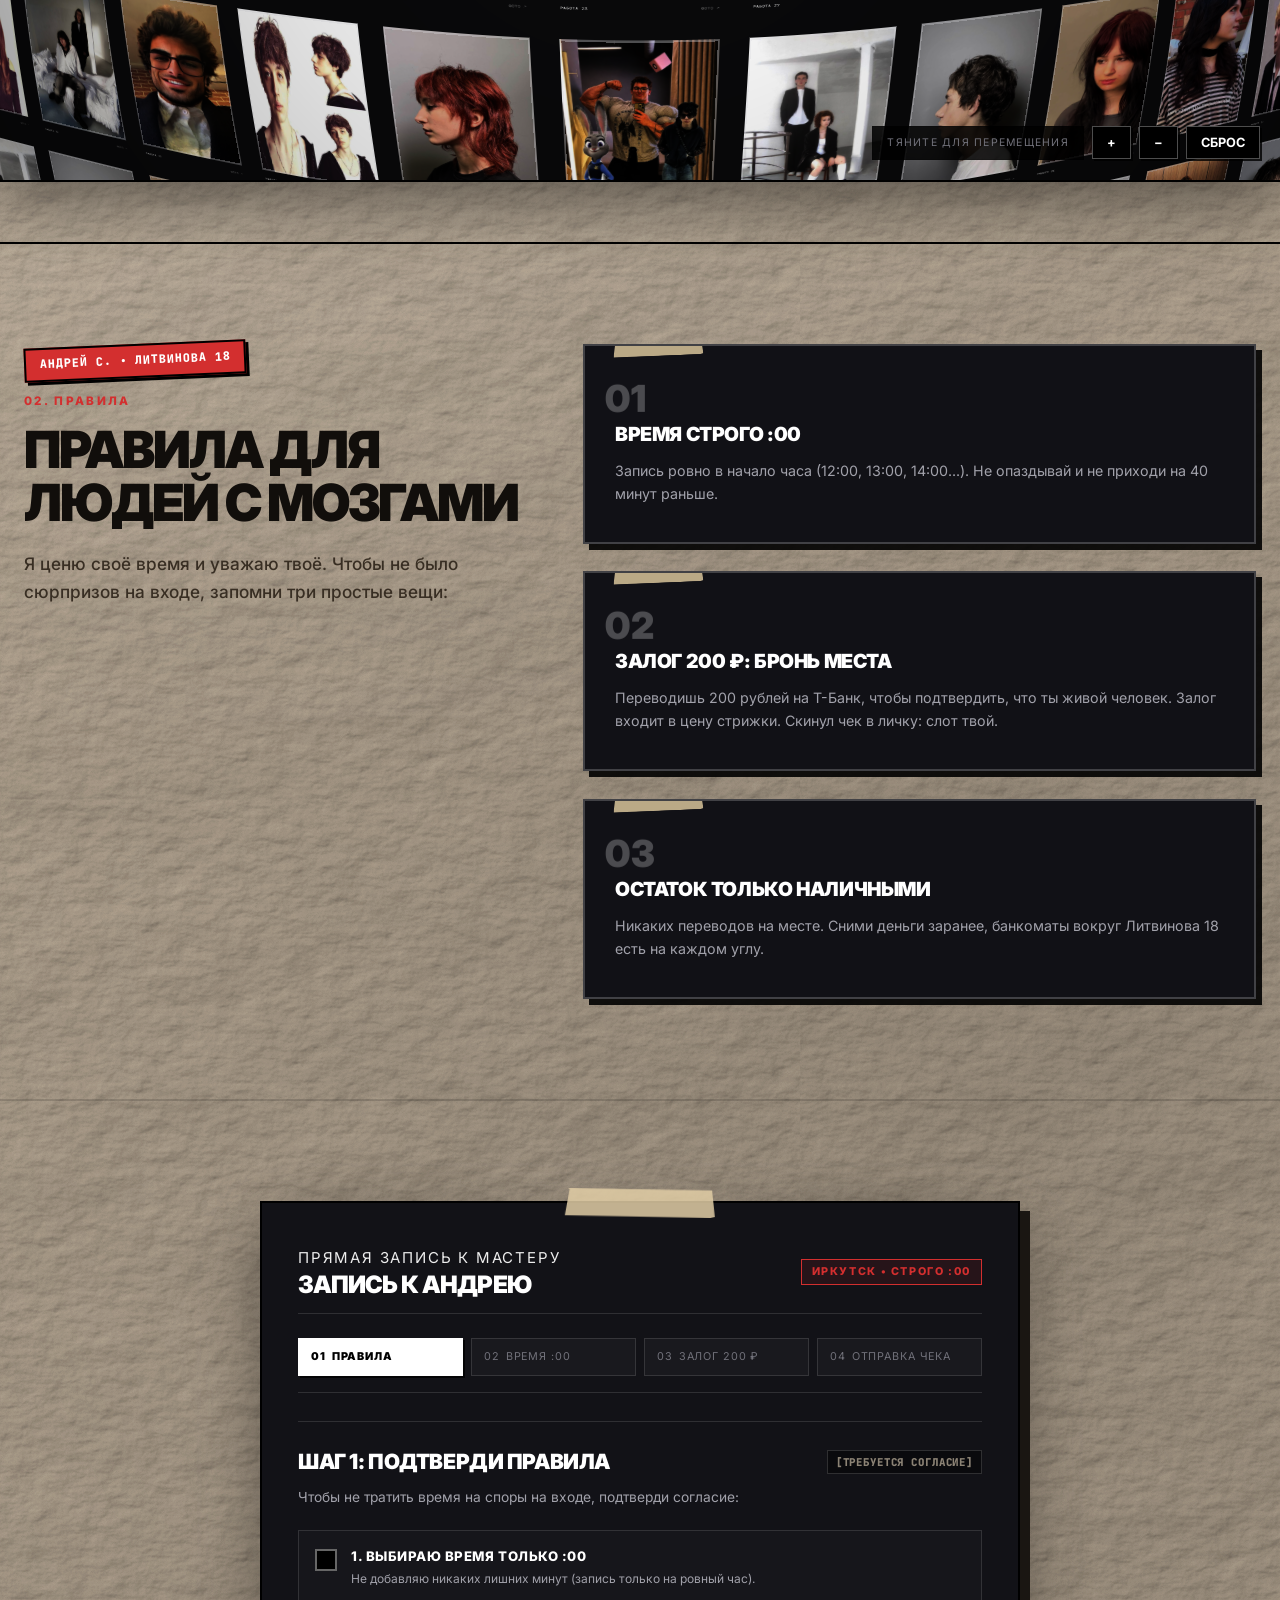
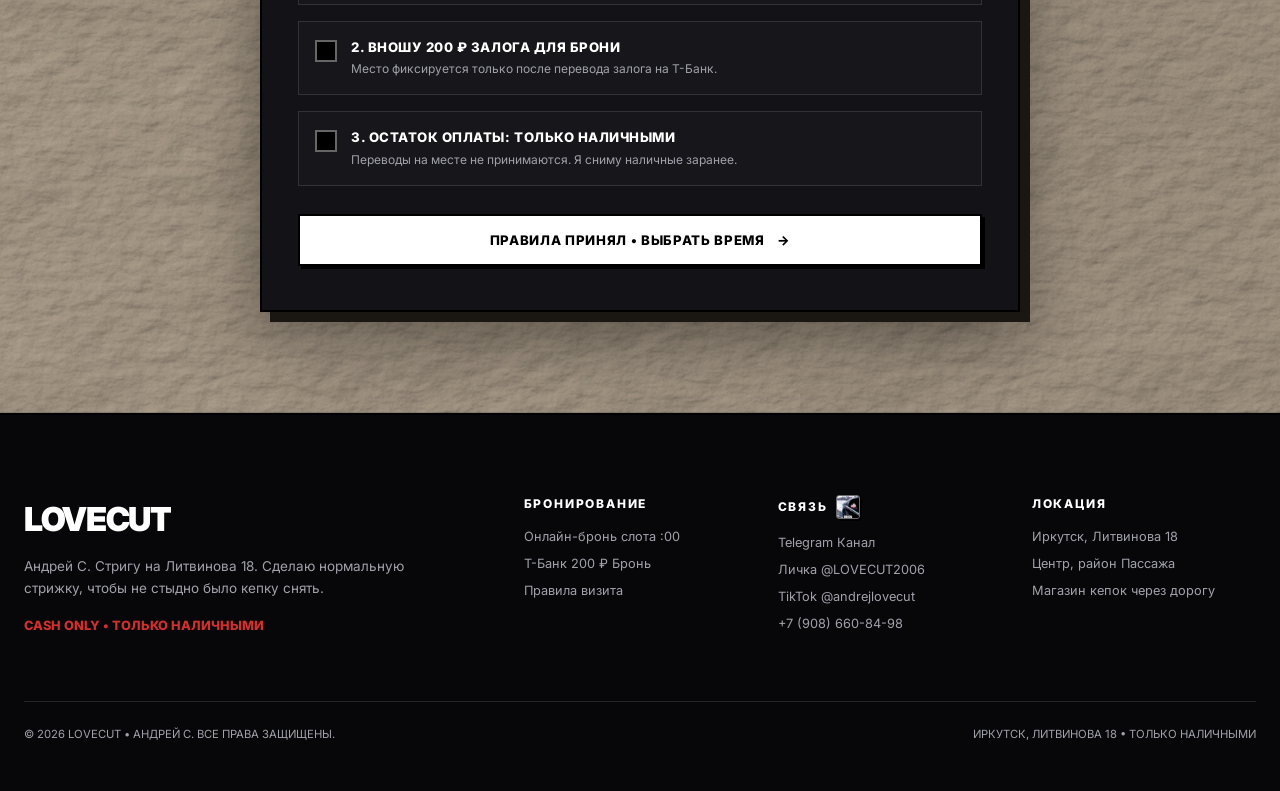
==== commit 7f3eaff4: "fix: update footer bio to authentic street barber copy" ====
--- a/index.html
+++ b/index.html
@@ -7,8 +7,8 @@
   <meta name="color-scheme" content="dark">
   <title>LOVECUT • АНДРЕЙ С. • ИРКУТСК, ЛИТВИНОВА 18</title>
   <link rel="icon" href="data:image/svg+xml,<svg xmlns='http://www.w3.org/2000/svg' viewBox='0 0 100 100'><text y='.9em' font-size='90'>LC</text></svg>">
-  <link rel="stylesheet" href="css/main.css?v=17">
-  <link rel="stylesheet" href="css/animations.css?v=17">
+  <link rel="stylesheet" href="css/main.css?v=18">
+  <link rel="stylesheet" href="css/animations.css?v=18">
 </head>
 <body>
   <!-- Dual Magnetic Cursor Element -->
@@ -408,7 +408,7 @@
       <div class="footer-brand">
         <div class="footer-logo">LOVECUT</div>
         <p style="color: var(--text-muted); font-size: 0.9rem; line-height: 1.6; margin-bottom: 16px;">
-          Андрей С. Стригу на Литвинова 18. Пришёл вовремя, сел в кресло, встал со свежей головой.
+          Андрей С. Стригу на Литвинова 18. Сделаю нормальную стрижку, чтобы не стыдно было кепку снять.
         </p>
         <div style="font-size: 0.85rem; color: var(--crimson); font-weight: 800;">CASH ONLY • ТОЛЬКО НАЛИЧНЫМИ</div>
       </div>
@@ -450,12 +450,12 @@
     </div>
 
     <div class="footer-bottom">
-      <div>© 2006-2026 LOVECUT • АНДРЕЙ С. ВСЕ ПРАВА ЗАЩИЩЕНЫ.</div>
+      <div>© 2026 LOVECUT • АНДРЕЙ С. ВСЕ ПРАВА ЗАЩИЩЕНЫ.</div>
       <div>ИРКУТСК, ЛИТВИНОВА 18 • ТОЛЬКО НАЛИЧНЫМИ</div>
     </div>
   </footer>
 
   <!-- Scripts -->
-  <script type="module" src="js/main.js?v=17"></script>
+  <script type="module" src="js/main.js?v=18"></script>
 </body>
 </html>
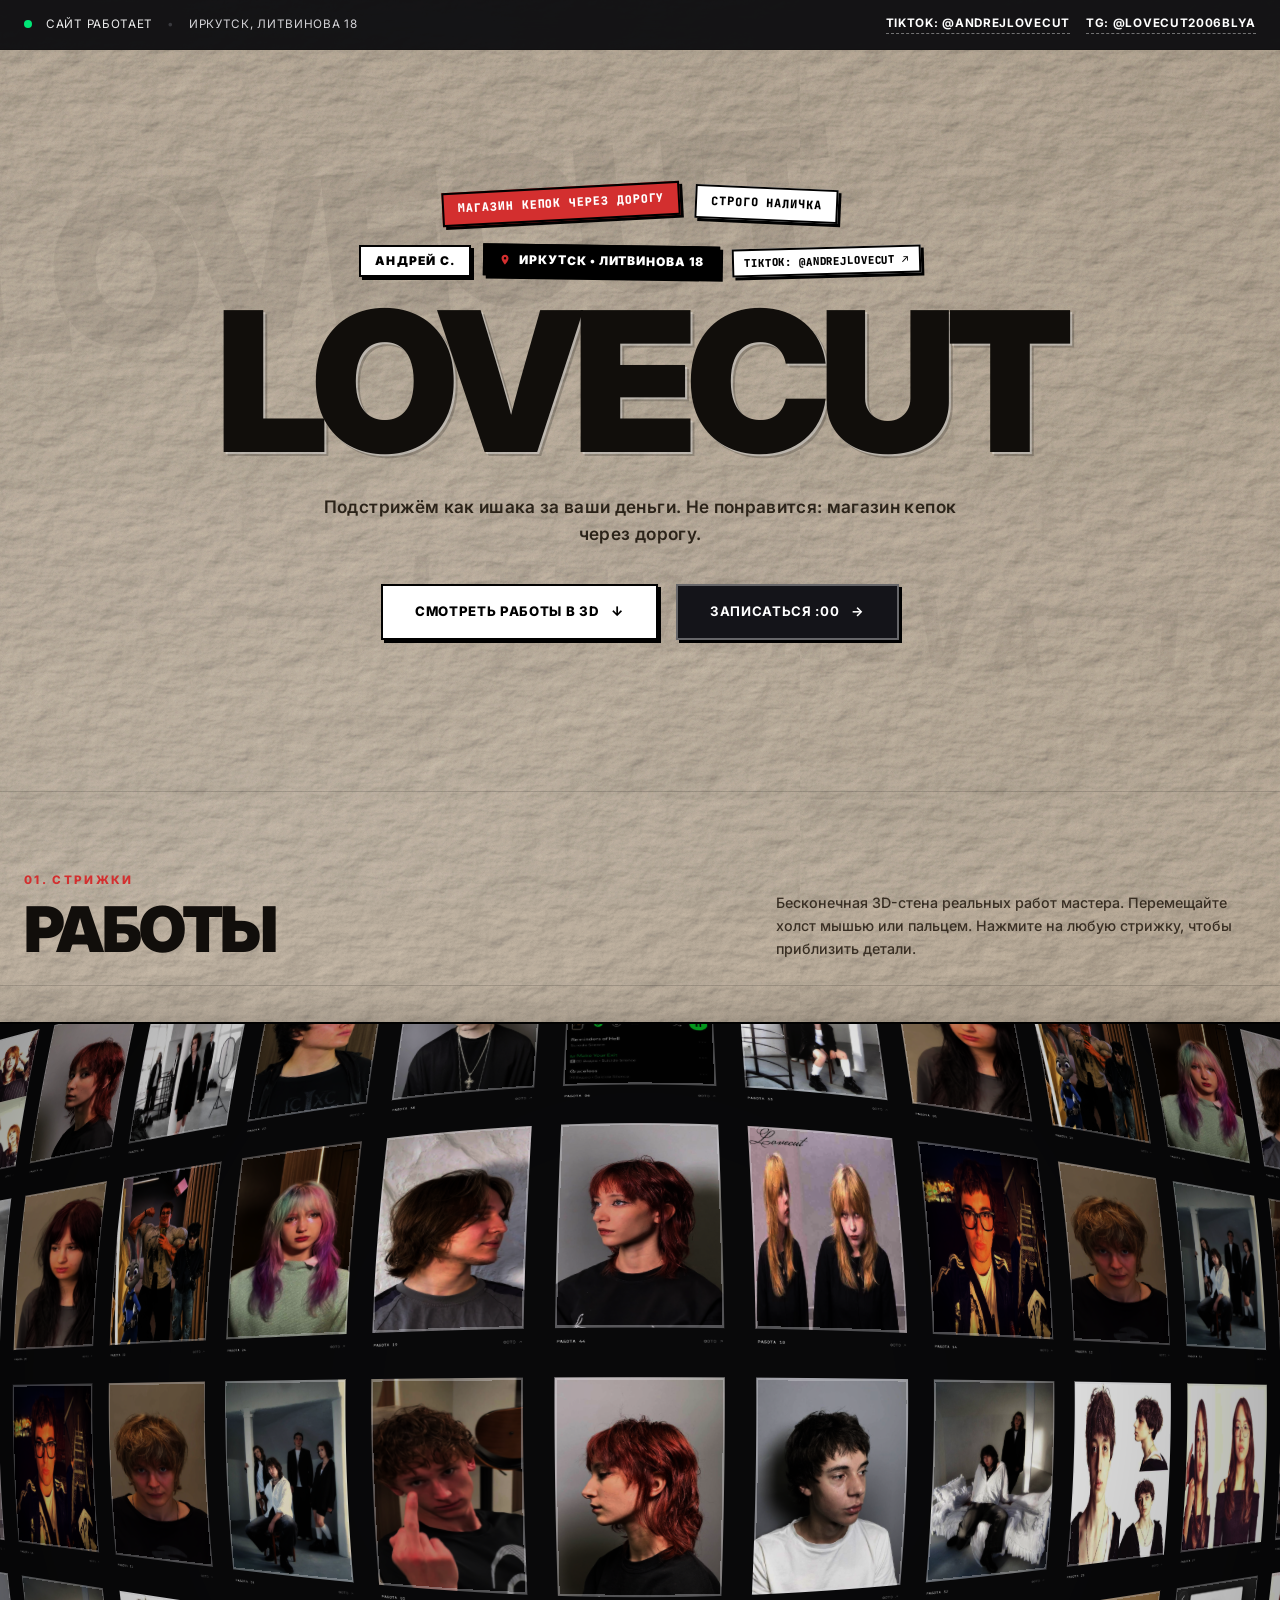
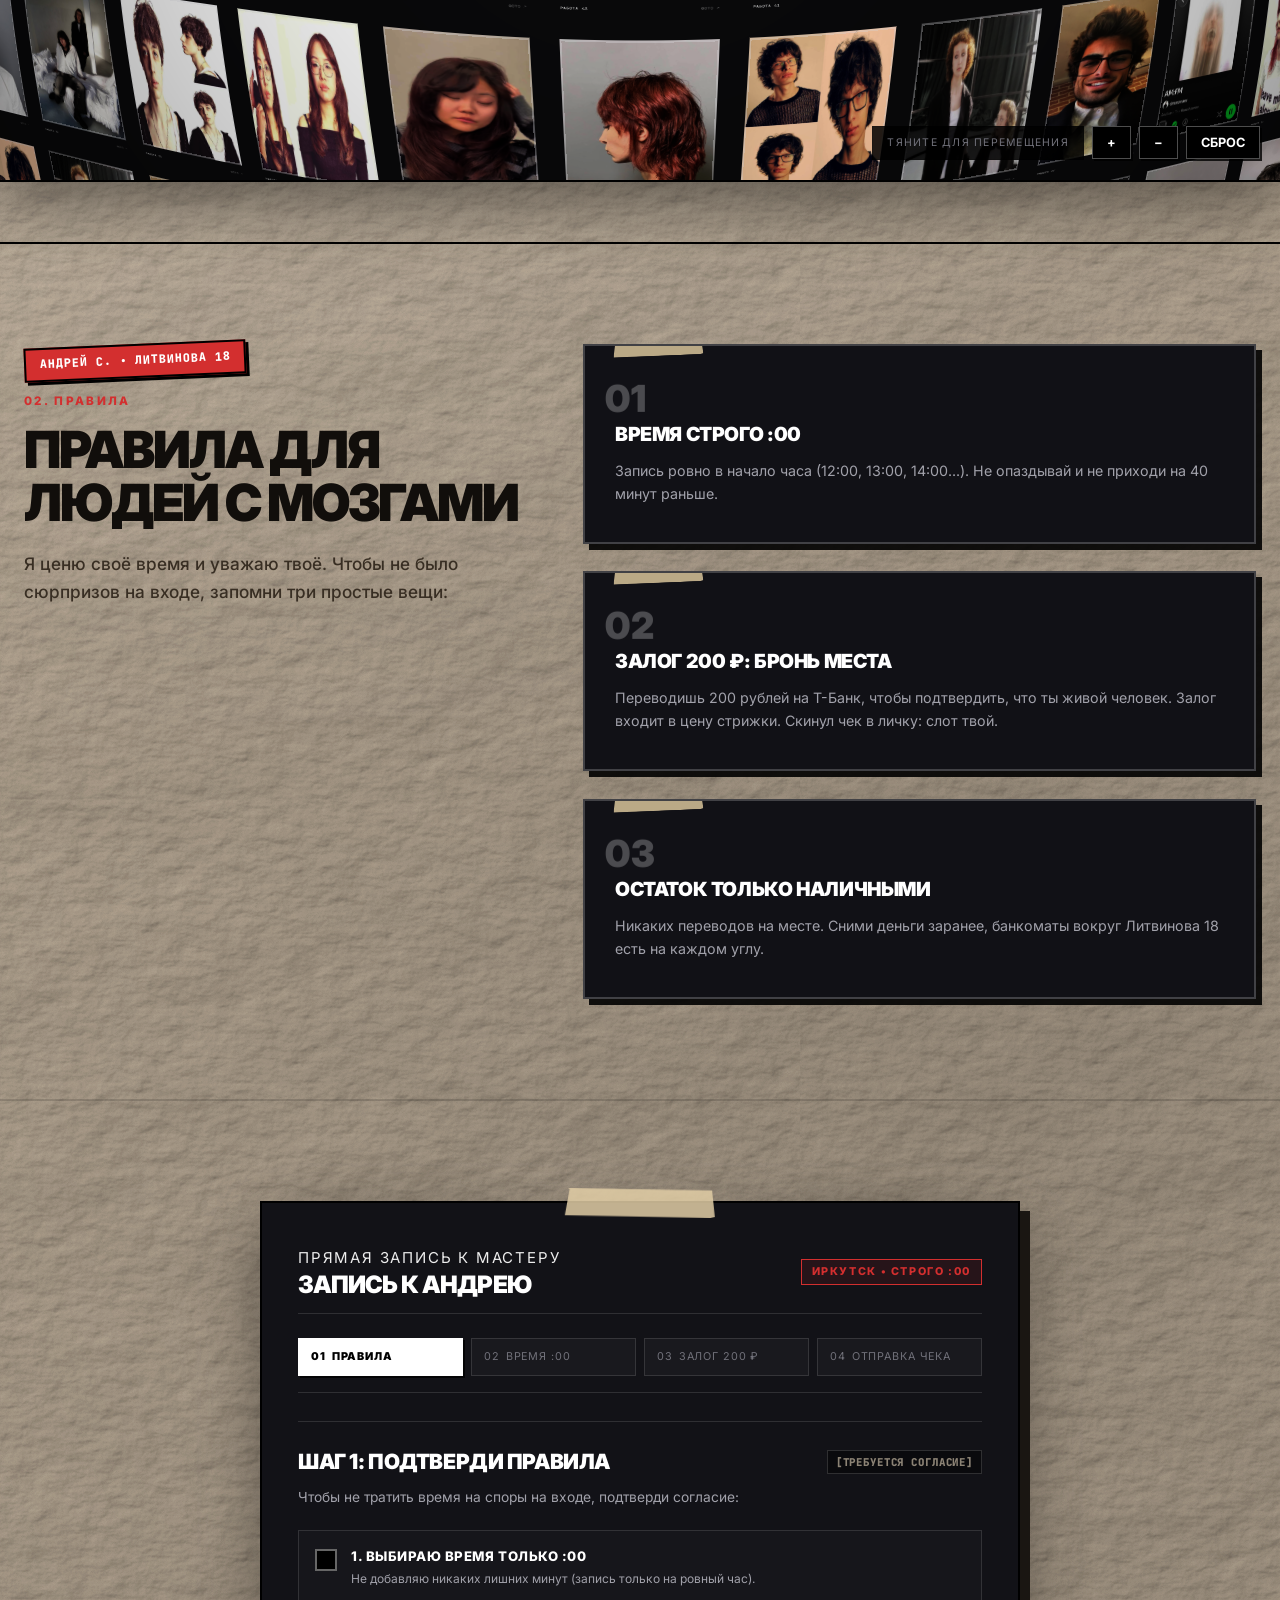
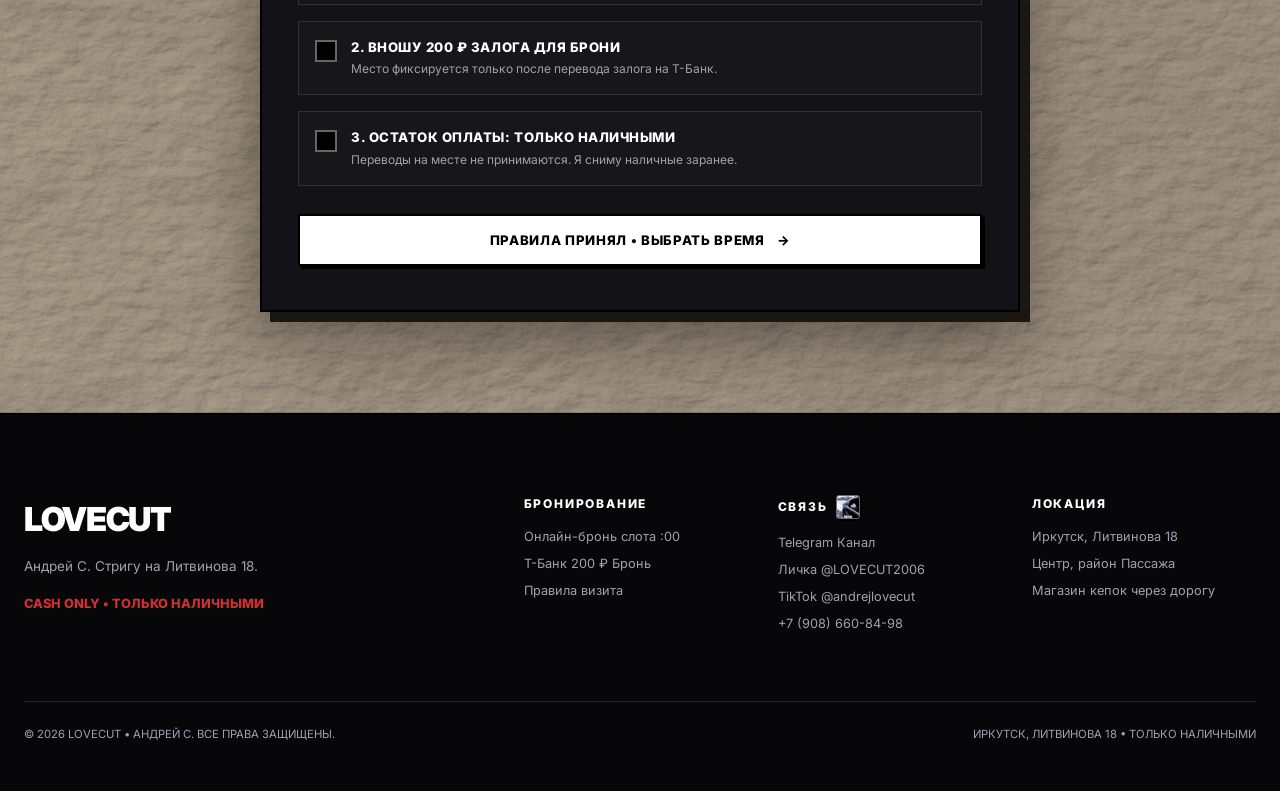
==== commit ae2ee971: "fix: simplify footer bio to exact requested phrase" ====
--- a/index.html
+++ b/index.html
@@ -7,8 +7,8 @@
   <meta name="color-scheme" content="dark">
   <title>LOVECUT • АНДРЕЙ С. • ИРКУТСК, ЛИТВИНОВА 18</title>
   <link rel="icon" href="data:image/svg+xml,<svg xmlns='http://www.w3.org/2000/svg' viewBox='0 0 100 100'><text y='.9em' font-size='90'>LC</text></svg>">
-  <link rel="stylesheet" href="css/main.css?v=18">
-  <link rel="stylesheet" href="css/animations.css?v=18">
+  <link rel="stylesheet" href="css/main.css?v=19">
+  <link rel="stylesheet" href="css/animations.css?v=19">
 </head>
 <body>
   <!-- Dual Magnetic Cursor Element -->
@@ -408,7 +408,7 @@
       <div class="footer-brand">
         <div class="footer-logo">LOVECUT</div>
         <p style="color: var(--text-muted); font-size: 0.9rem; line-height: 1.6; margin-bottom: 16px;">
-          Андрей С. Стригу на Литвинова 18. Сделаю нормальную стрижку, чтобы не стыдно было кепку снять.
+          Андрей С. Стригу на Литвинова 18.
         </p>
         <div style="font-size: 0.85rem; color: var(--crimson); font-weight: 800;">CASH ONLY • ТОЛЬКО НАЛИЧНЫМИ</div>
       </div>
@@ -456,6 +456,6 @@
   </footer>
 
   <!-- Scripts -->
-  <script type="module" src="js/main.js?v=18"></script>
+  <script type="module" src="js/main.js?v=19"></script>
 </body>
 </html>
